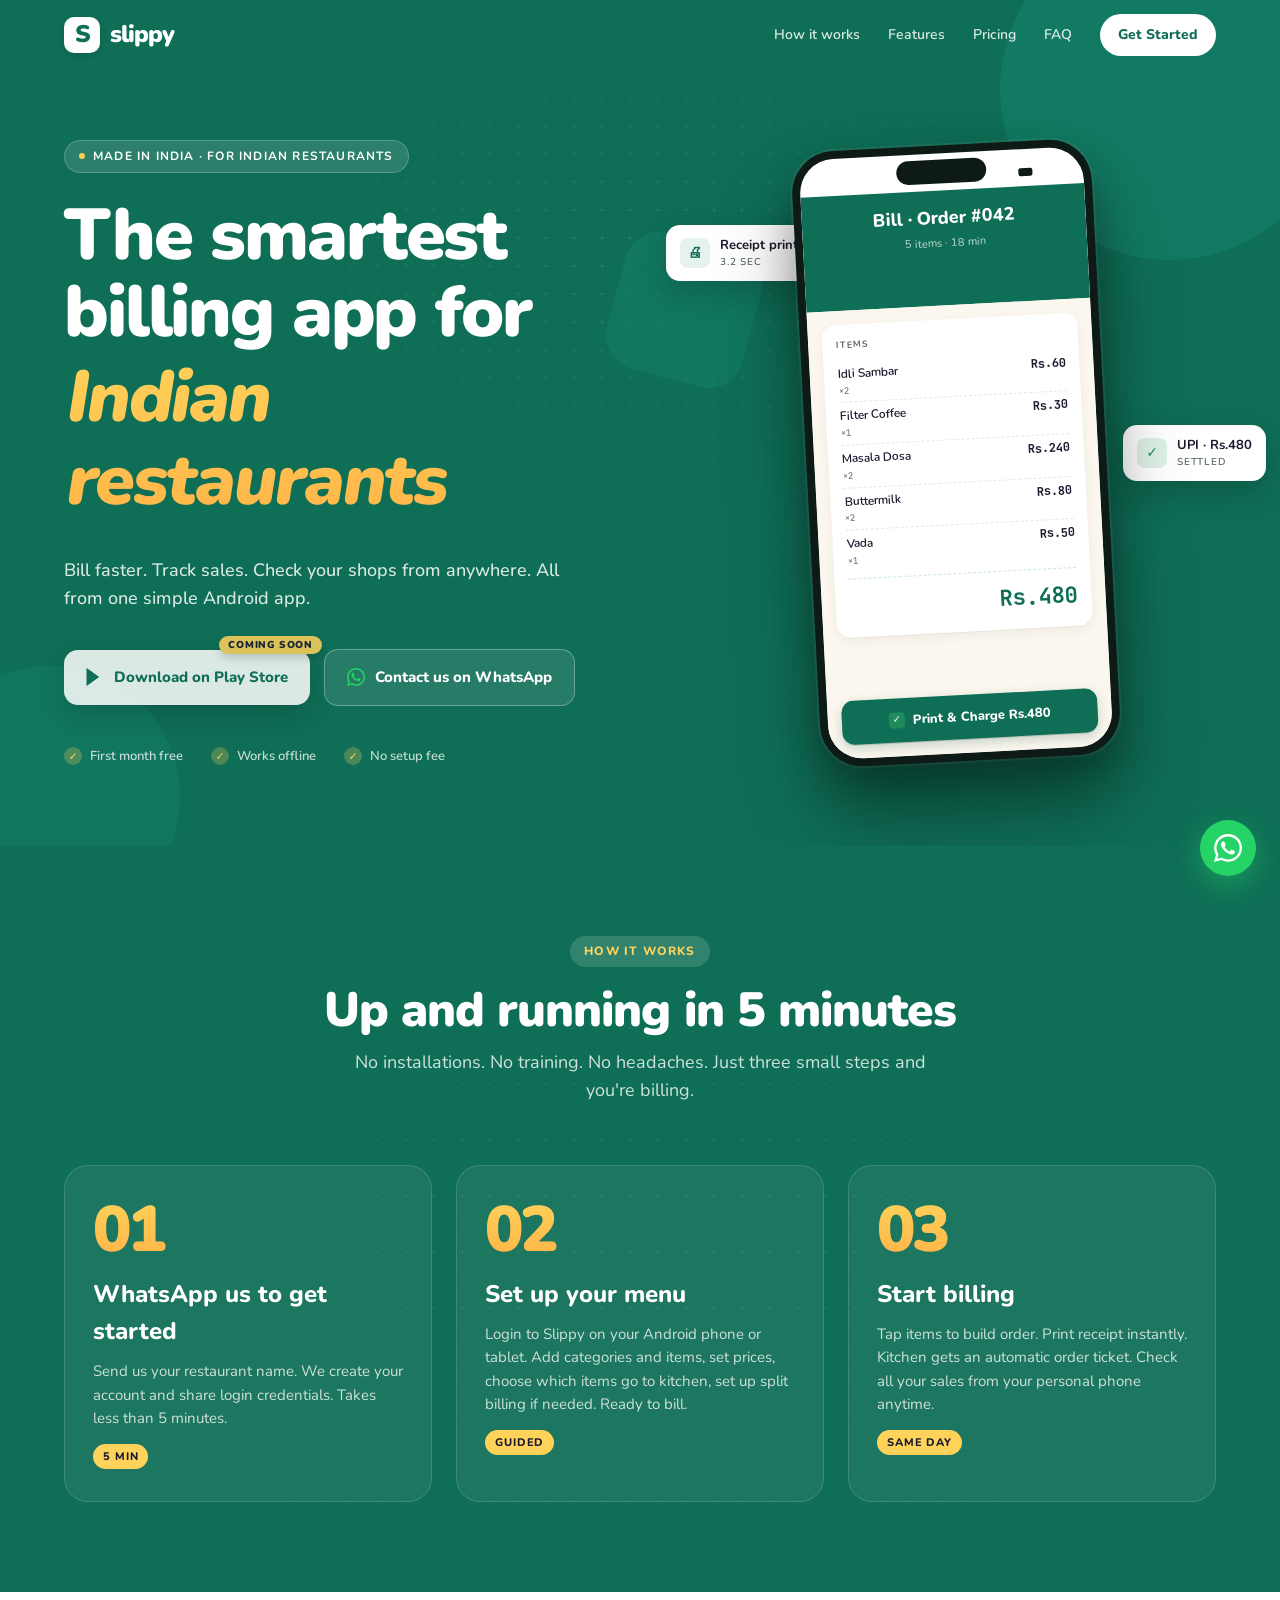
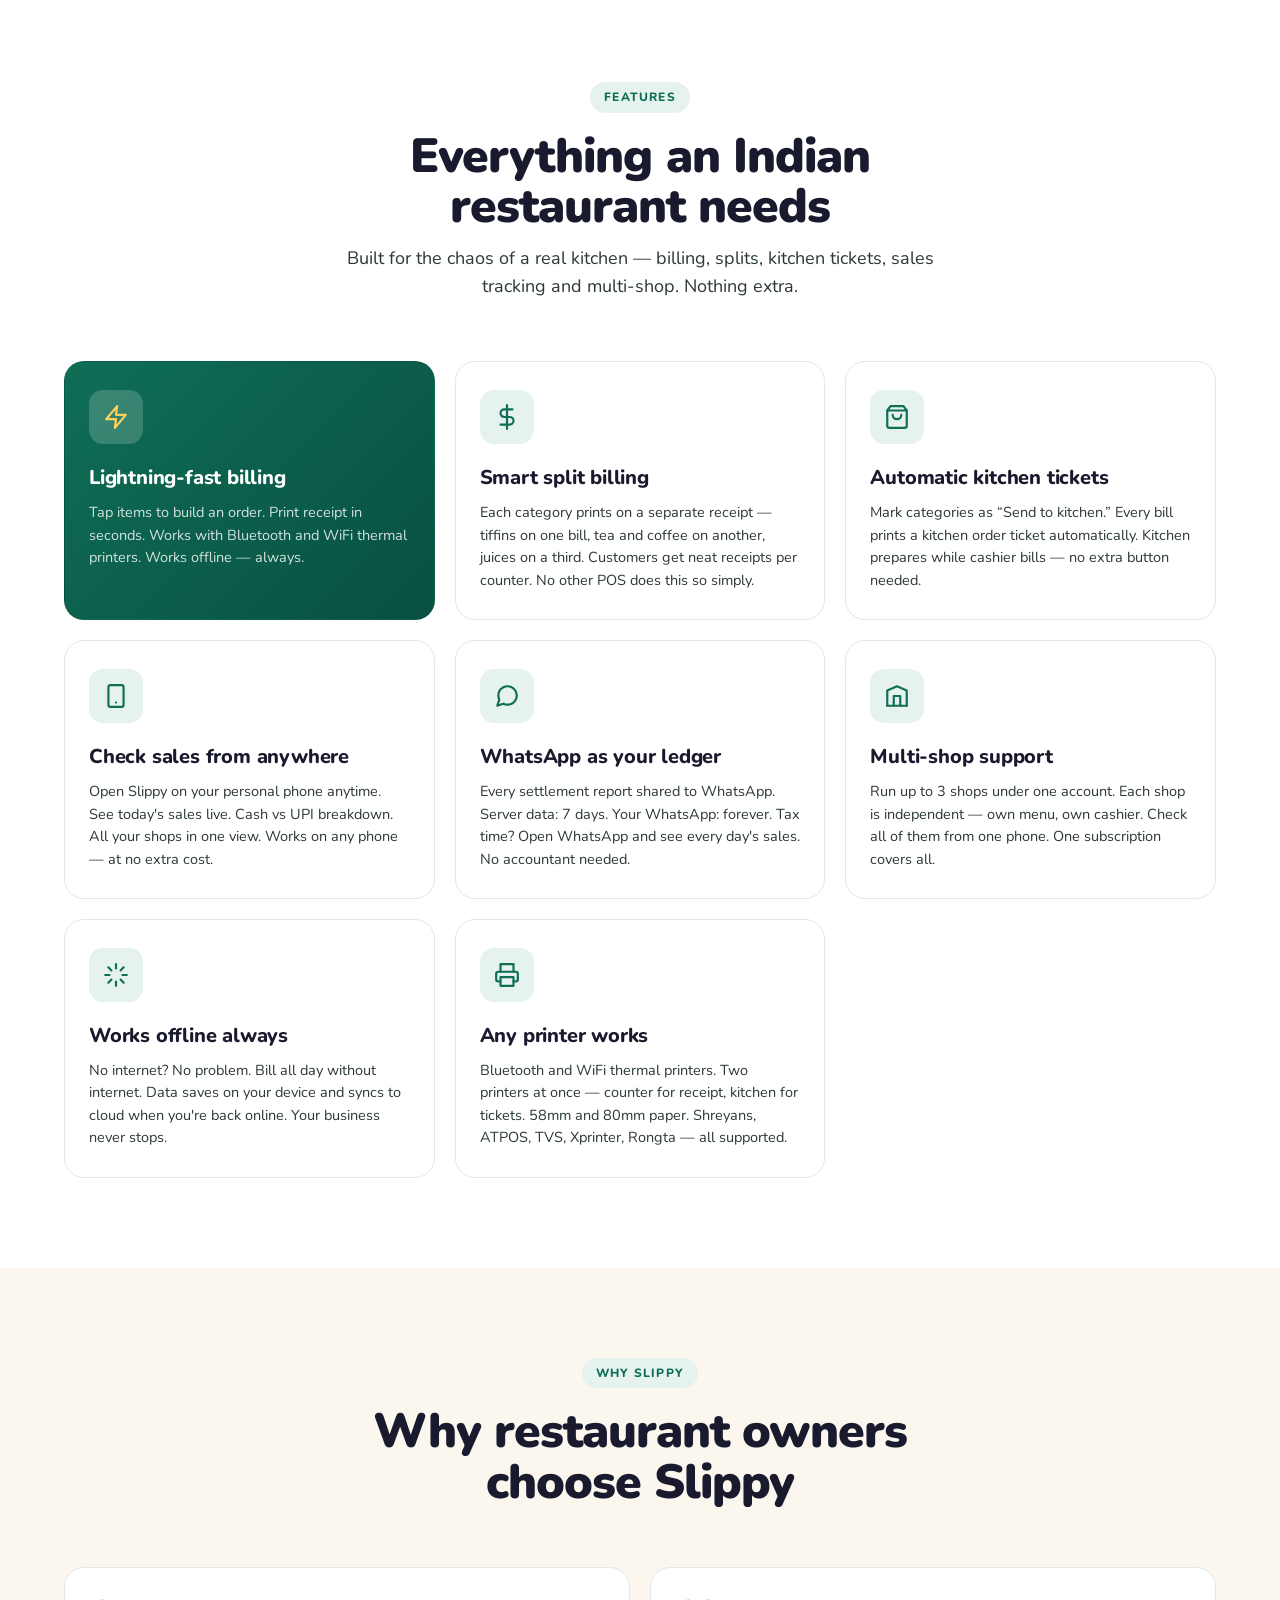
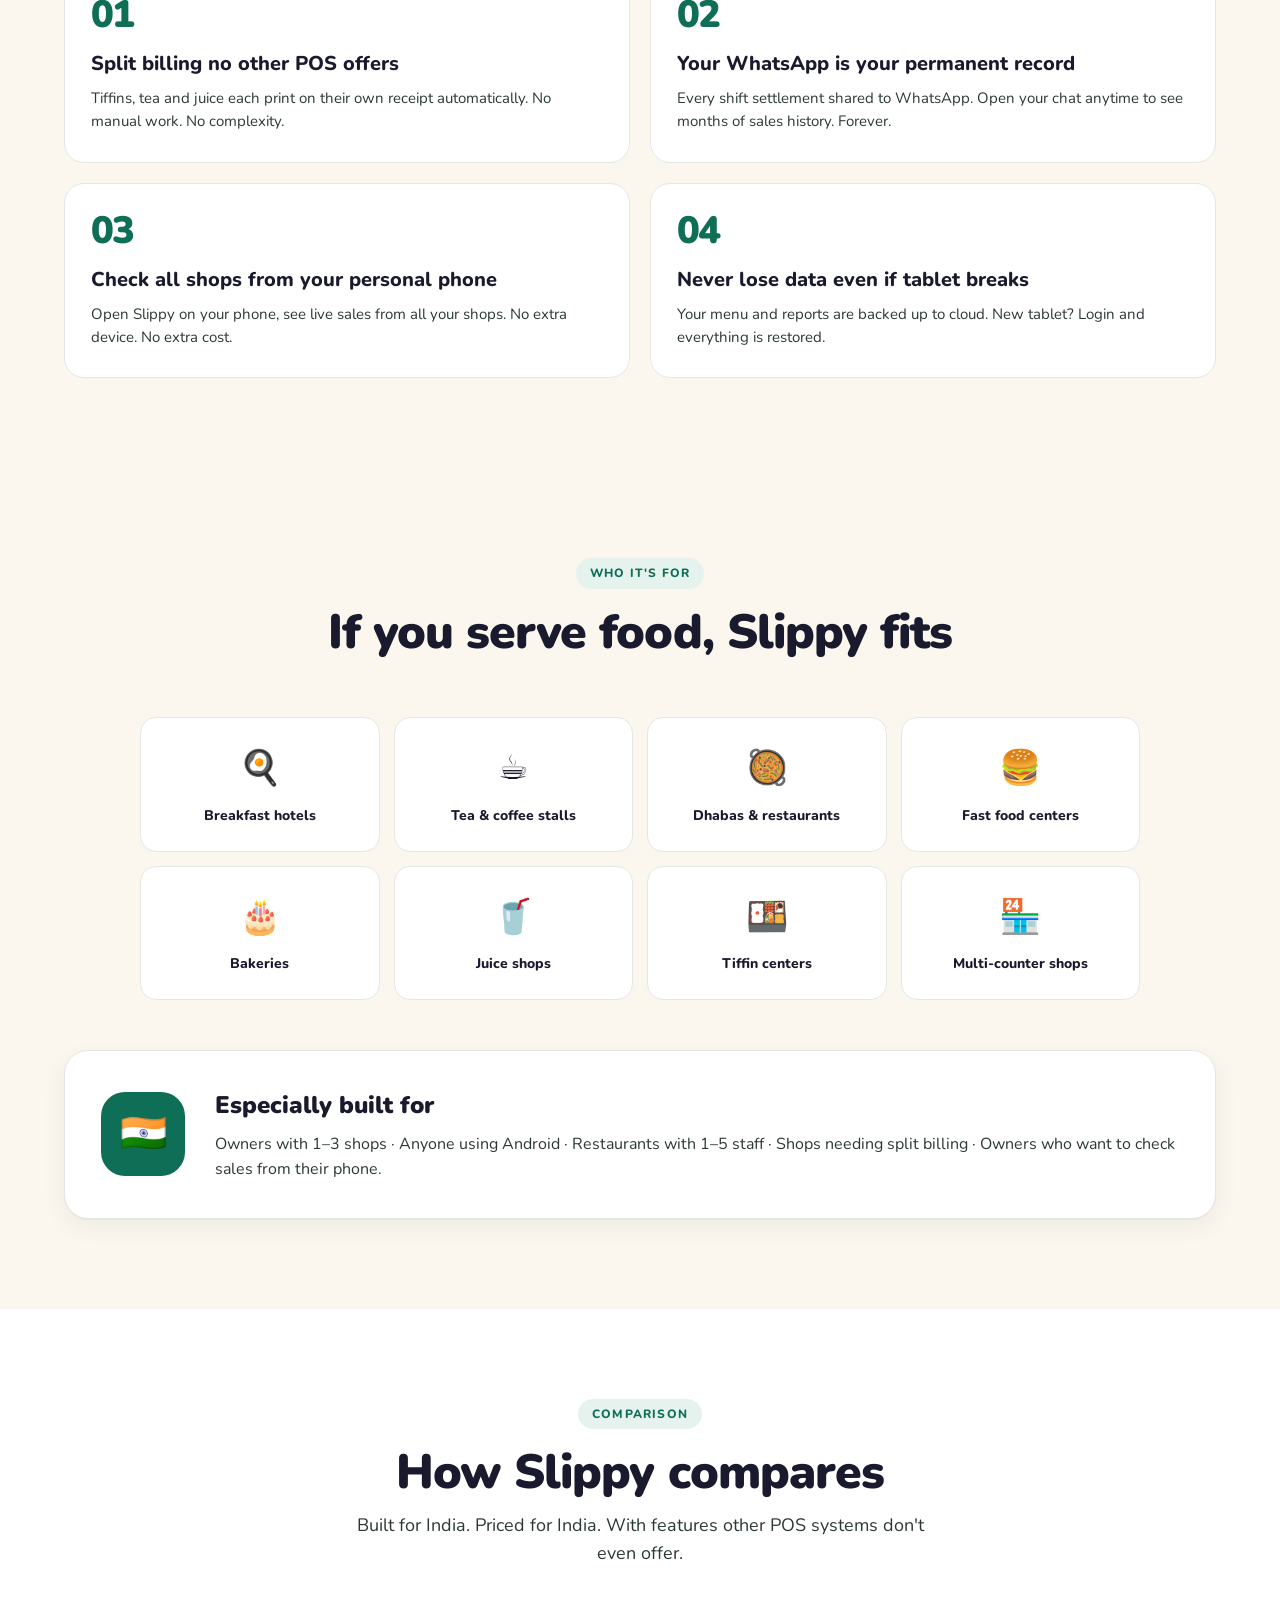
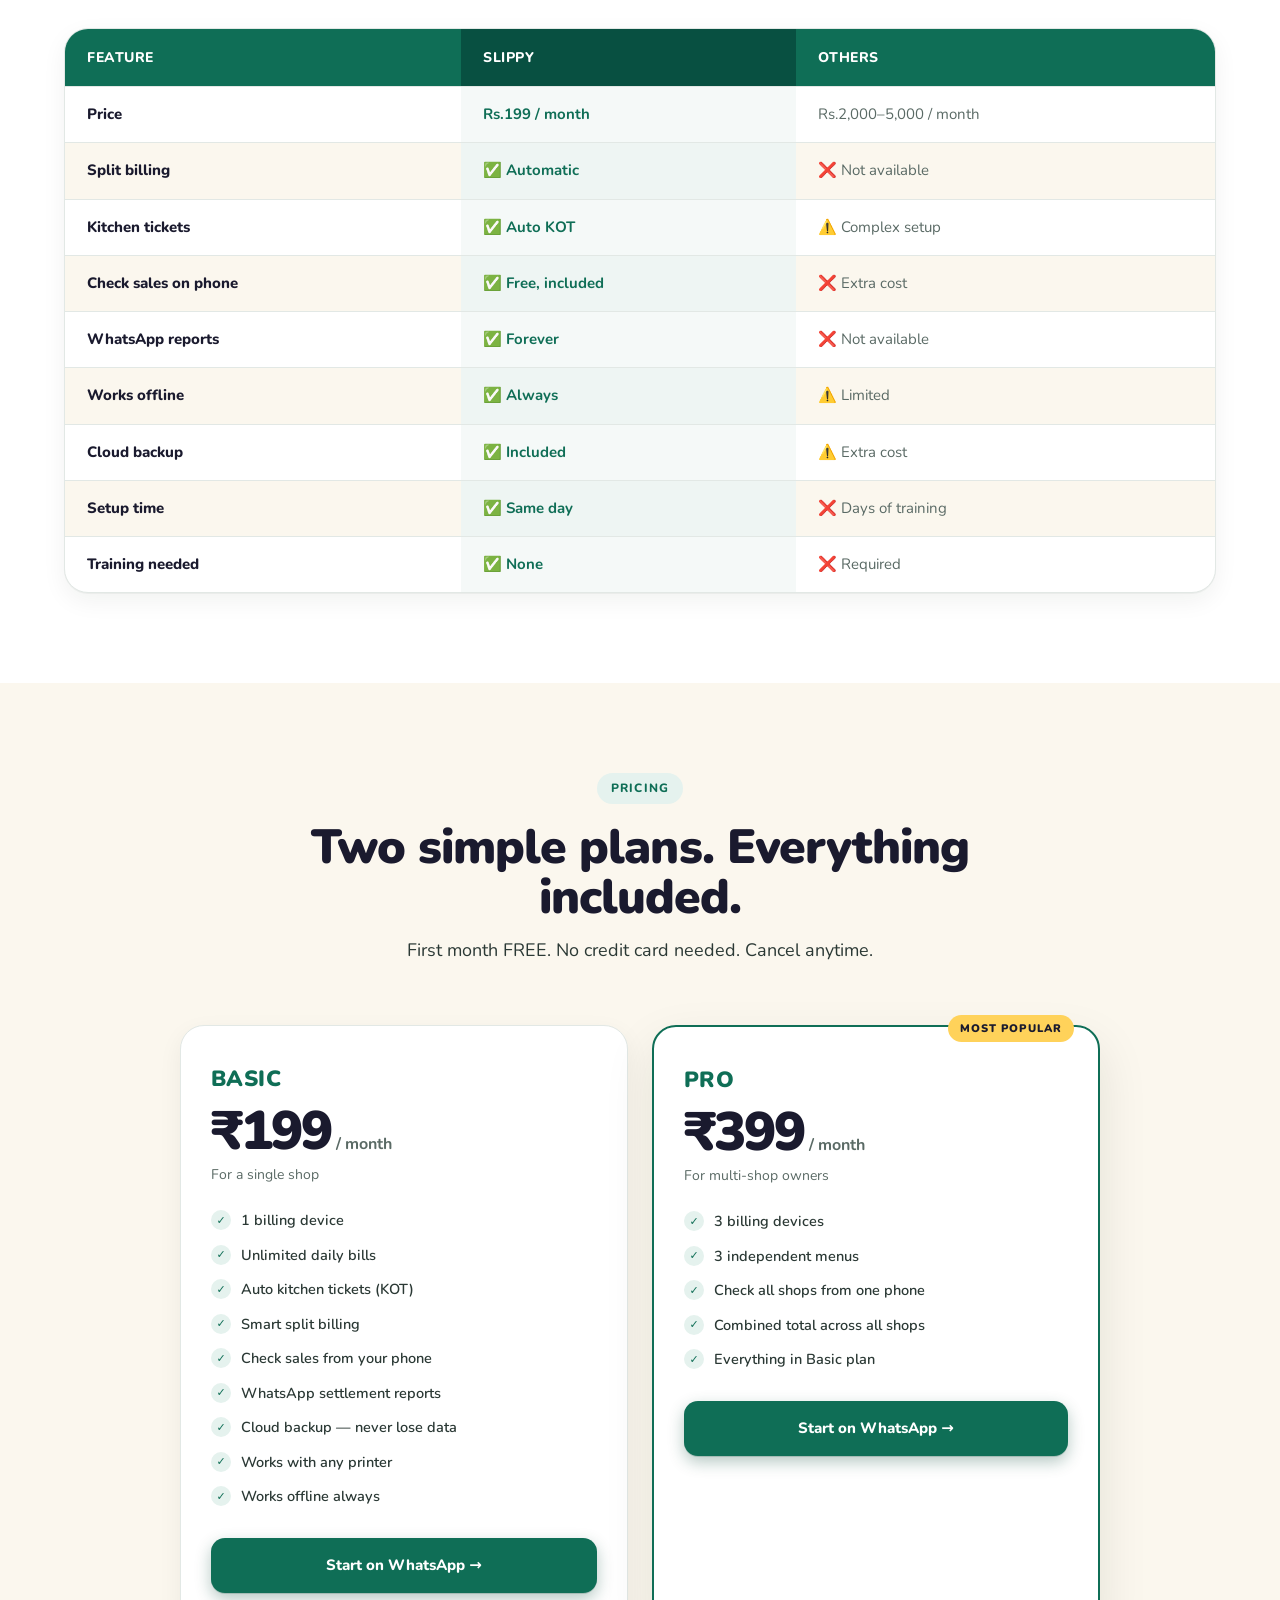
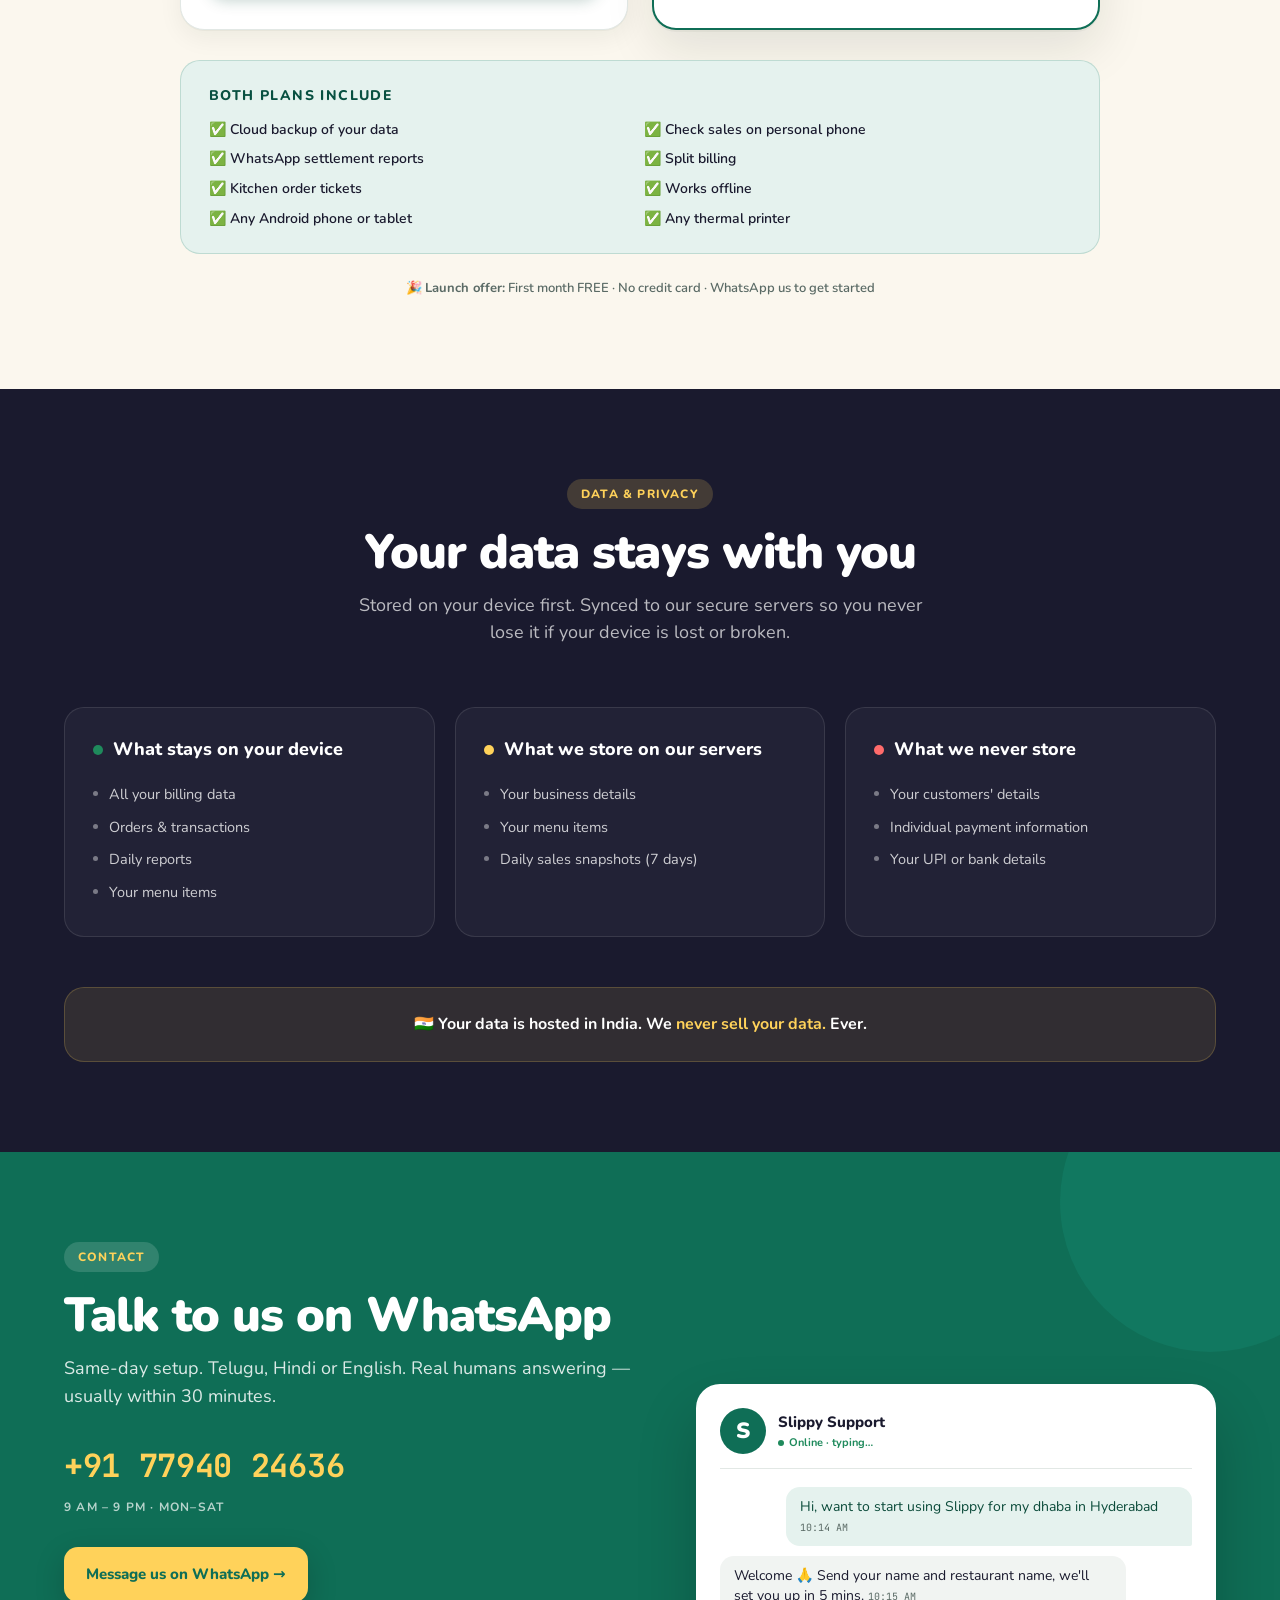
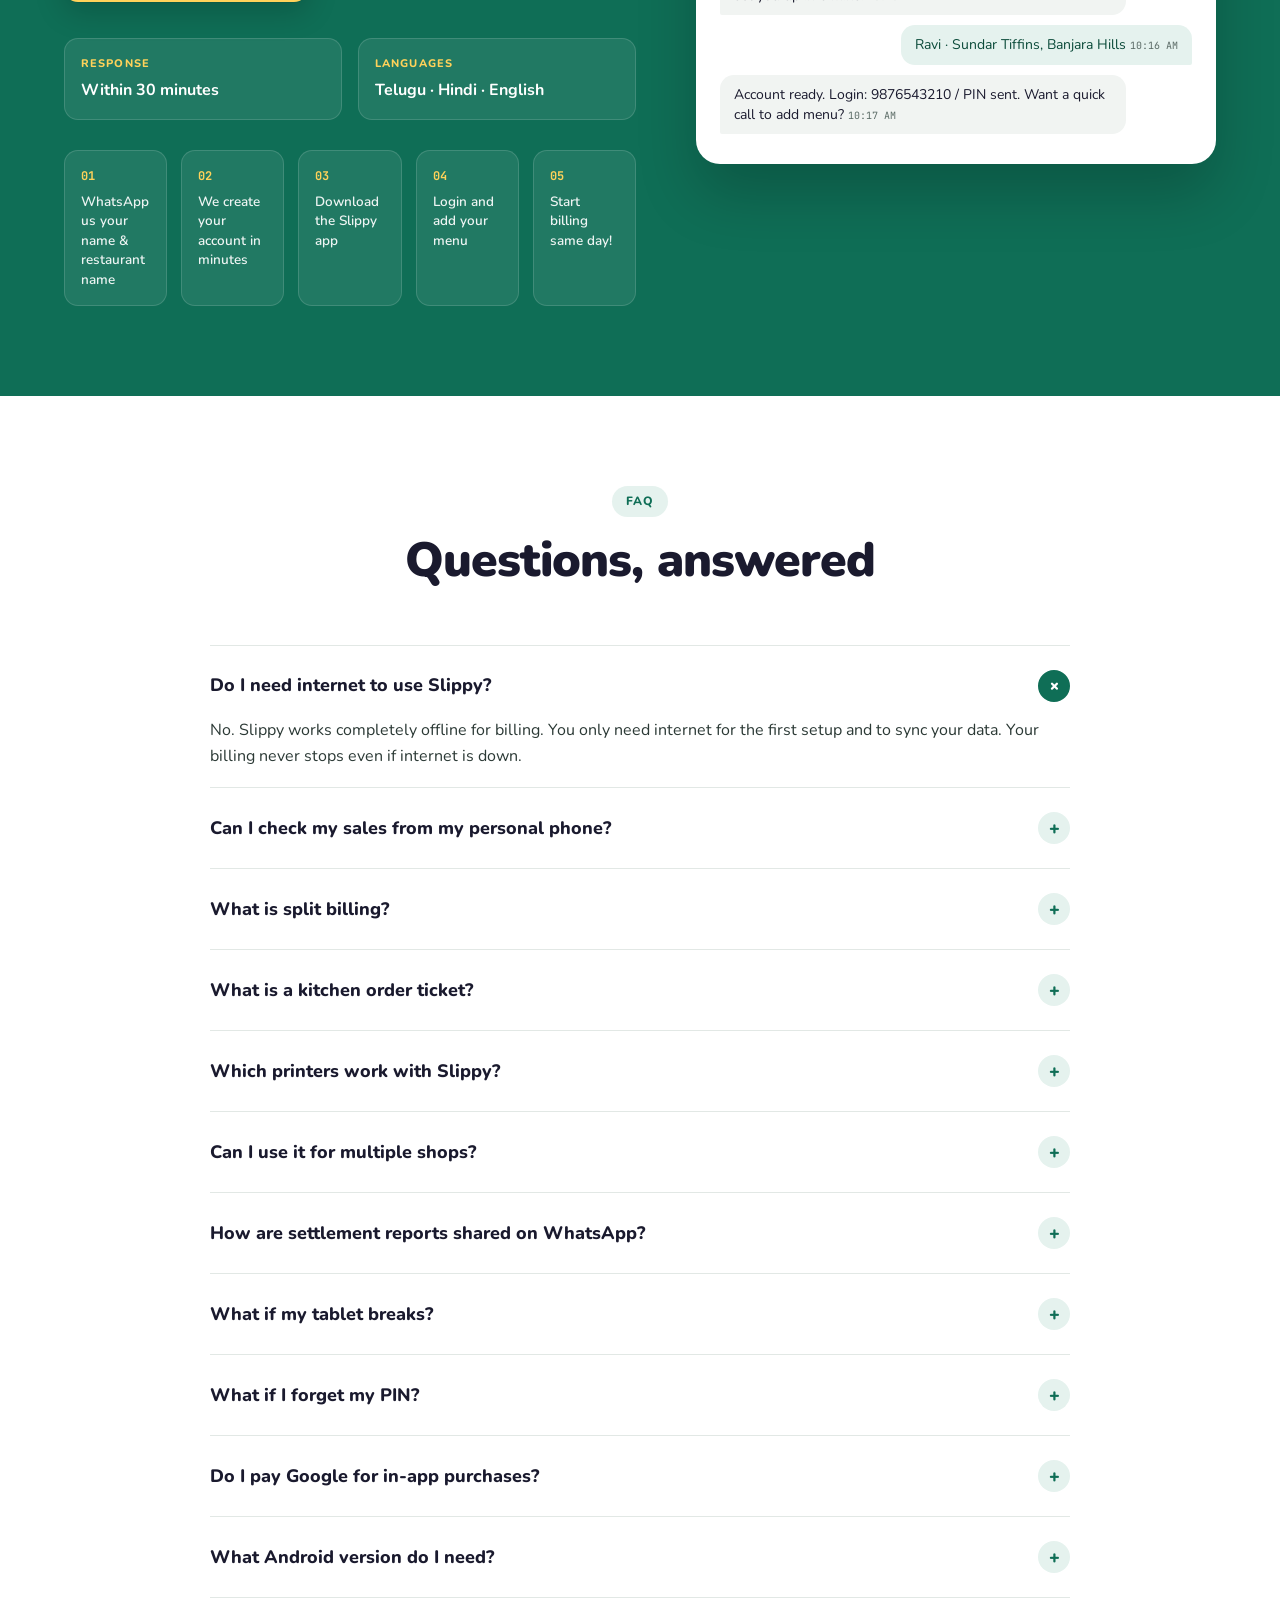
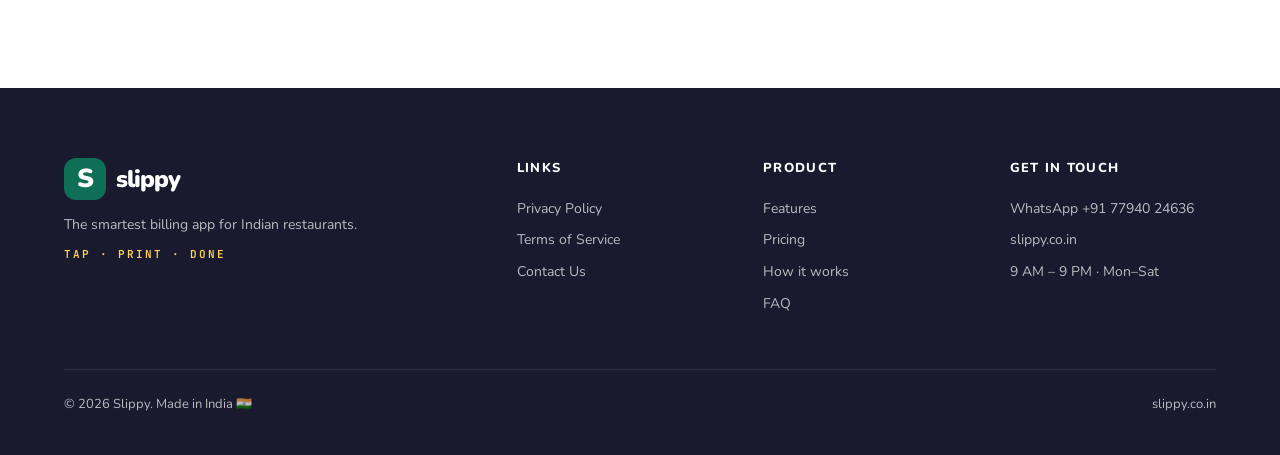
==== index.html @ 574e327c "feat: initial launch — slippy.co.in static site HTML + CSS landing page with CNAME and GitHub Pages " ====
<!DOCTYPE html>
<html lang="en">
<head>
<meta charset="UTF-8">
<meta name="viewport" content="width=device-width, initial-scale=1.0">
<title>Slippy — The smartest billing app for Indian restaurants</title>
<meta name="description" content="Bill faster. Track sales. Check your shops from anywhere. All from one simple Android app.">
<link rel="stylesheet" href="styles.css">
<style>
/* Comparison-table local styles */
.compare-wrap{overflow-x:auto;border-radius:24px;box-shadow:var(--shadow-card);border:1px solid var(--ink-200);background:#fff}
table.compare{width:100%;border-collapse:collapse;font-family:'Nunito',sans-serif;min-width:680px}
table.compare thead th{background:var(--teal-700);color:#fff;text-align:left;padding:18px 22px;font-weight:800;font-size:14px;letter-spacing:0.04em;text-transform:uppercase}
table.compare thead th.s{background:var(--teal-800)}
table.compare tbody td{padding:16px 22px;border-top:1px solid var(--ink-200);font-size:15px;color:var(--ink-700);vertical-align:middle}
table.compare tbody tr:nth-child(even) td{background:var(--paper-warm)}
table.compare td.feat-name{font-weight:800;color:var(--ink-900)}
table.compare td.us{color:var(--teal-700);font-weight:700;background:rgba(15,110,86,0.04)}
table.compare tr:nth-child(even) td.us{background:rgba(15,110,86,0.07)}
table.compare td.them{color:var(--ink-500)}
.why-grid{display:grid;grid-template-columns:1fr 1fr;gap:20px}
@media (max-width:760px){.why-grid{grid-template-columns:1fr}}
.why-card{background:#fff;border:1px solid var(--ink-200);border-radius:20px;padding:28px 26px;transition:transform 240ms ease,box-shadow 240ms ease}
.why-card:hover{transform:translateY(-4px);box-shadow:var(--shadow-card-2)}
.why-card .num{font-family:'Nunito',sans-serif;font-weight:900;font-size:38px;color:var(--teal-700);letter-spacing:-0.04em;line-height:1;margin-bottom:14px}
.why-card h3{font-weight:800;font-size:20px;color:var(--ink-900);margin-bottom:8px}
.why-card p{color:var(--ink-700);line-height:1.55;font-size:15px}
/* Two-plan pricing */
.pricing-row{display:grid;grid-template-columns:1fr 1fr;gap:24px;max-width:920px;margin:0 auto}
@media (max-width:780px){.pricing-row{grid-template-columns:1fr}}
.plan{background:#fff;border-radius:24px;padding:36px 30px;border:1px solid var(--ink-200);box-shadow:var(--shadow-card);position:relative}
.plan.pro{border:2px solid var(--teal-700);box-shadow:var(--shadow-card-2)}
.plan .ribbon{position:absolute;top:-12px;right:24px;background:#FFD25A;color:var(--ink-900);font-size:11px;font-weight:900;letter-spacing:0.10em;text-transform:uppercase;padding:5px 12px;border-radius:999px}
.plan .pname{font-family:'Nunito',sans-serif;font-weight:900;font-size:22px;color:var(--teal-700);letter-spacing:0.02em;text-transform:uppercase;margin-bottom:8px}
.plan .price-row{display:flex;align-items:baseline;gap:6px;margin-bottom:6px}
.plan .price-row .amt{font-weight:900;font-size:54px;letter-spacing:-0.04em;color:var(--ink-900);line-height:1}
.plan .price-row .per{font-size:16px;color:var(--ink-500);font-weight:700}
.plan .scope{color:var(--ink-500);font-size:14px;margin-bottom:18px}
.plan ul{list-style:none}
.plan li{display:flex;align-items:flex-start;gap:10px;padding:6px 0;font-size:14.5px;color:var(--ink-700);font-weight:600}
.plan li .v{width:20px;height:20px;border-radius:50%;background:var(--teal-100);color:var(--teal-700);display:flex;align-items:center;justify-content:center;font-weight:900;font-size:11px;flex-shrink:0;margin-top:1px}
.both-card{margin-top:30px;background:var(--teal-100);border-radius:20px;padding:24px 28px;border:1px solid rgba(15,110,86,0.18)}
.both-card h4{font-weight:800;color:var(--teal-800);margin-bottom:12px;font-size:14px;text-transform:uppercase;letter-spacing:0.10em}
.both-card .b-grid{display:grid;grid-template-columns:repeat(2,1fr);gap:8px}
@media (max-width:600px){.both-card .b-grid{grid-template-columns:1fr}}
.both-card .b-grid div{font-size:14px;color:var(--ink-900);font-weight:600;display:flex;align-items:center;gap:8px}
.btn-disabled{opacity:0.85;cursor:not-allowed;pointer-events:none;position:relative;overflow:visible}
.btn-disabled::after{content:'Coming Soon';position:absolute;top:-14px;right:-12px;background:#FFD25A;color:var(--ink-900);font-size:10px;font-weight:900;padding:4px 9px;border-radius:999px;letter-spacing:0.08em;text-transform:uppercase;box-shadow:0 4px 10px rgba(0,0,0,0.18);z-index:2;line-height:1;white-space:nowrap}
.steps-mini{display:grid;grid-template-columns:repeat(5,1fr);gap:14px;margin-top:30px}
@media (max-width:760px){.steps-mini{grid-template-columns:1fr 1fr}}
.steps-mini .si{background:rgba(255,255,255,0.08);border:1px solid rgba(255,255,255,0.14);border-radius:14px;padding:16px;color:#fff}
.steps-mini .si .n{font-family:'JetBrains Mono',monospace;color:#FFD25A;font-weight:700;font-size:12px;margin-bottom:6px}
.steps-mini .si .t{font-size:13.5px;line-height:1.45;color:rgba(255,255,255,0.92);font-weight:600}
</style>
</head>
<body>

<!-- NAV -->
<nav class="nav" id="nav">
  <div class="wrap">
    <a href="#" class="logo">
      <div class="mark"></div>
      <div class="word">slippy</div>
    </a>
    <div class="links">
      <a href="#how">How it works</a>
      <a href="#features">Features</a>
      <a href="#pricing">Pricing</a>
      <a href="#faq">FAQ</a>
      <a href="https://wa.me/917794024636" class="cta" target="_blank" rel="noopener">Get Started</a>
    </div>
  </div>
</nav>

<!-- HERO -->
<section class="hero">
  <div class="grid-bg"></div>
  <div class="blob3"></div>
  <div class="wrap">
    <div class="row">
      <div>
        <div class="eyebrow reveal"><span class="dot"></span>Made in India · For Indian restaurants</div>
        <h1 class="reveal d1">The smartest billing app for <span class="em">Indian restaurants</span></h1>
        <p class="sub reveal d2">Bill faster. Track sales. Check your shops from anywhere. All from one simple Android app.</p>
        <div class="ctas reveal d3">
          <span class="btn btn-primary btn-disabled">
            <svg width="18" height="20" viewBox="0 0 18 20" fill="none"><path d="M0.5 1L13 10L0.5 19V1Z" fill="#0F6E56"/><path d="M0.5 1L9 9.4L13 10L0.5 1Z" fill="#0F6E56" fill-opacity="0.7"/><path d="M0.5 19L9 10.6L13 10L0.5 19Z" fill="#0F6E56" fill-opacity="0.5"/></svg>
            Download on Play Store
          </span>
          <a href="https://wa.me/917794024636" class="btn btn-secondary" target="_blank" rel="noopener">
            <svg width="18" height="18" viewBox="0 0 24 24" fill="#25D366"><path d="M17.498 14.382c-.301-.15-1.767-.867-2.04-.966-.273-.101-.473-.15-.673.15-.197.295-.771.964-.944 1.162-.175.195-.349.21-.646.075-.3-.15-1.263-.465-2.403-1.485-.888-.795-1.484-1.77-1.66-2.07-.174-.3-.019-.465.13-.615.136-.135.301-.345.451-.523.146-.181.194-.301.297-.496.1-.21.049-.375-.025-.524-.075-.15-.672-1.62-.922-2.206-.24-.584-.487-.51-.672-.51-.172-.015-.371-.015-.571-.015-.2 0-.523.074-.797.359-.273.3-1.045 1.02-1.045 2.475s1.07 2.865 1.219 3.075c.149.18 2.095 3.195 5.076 4.485.709.3 1.26.48 1.692.629.71.227 1.355.195 1.866.121.57-.091 1.758-.721 2.006-1.413.255-.694.255-1.28.18-1.414-.074-.135-.27-.21-.57-.36zm-5.446 7.443h-.016c-1.77 0-3.524-.48-5.055-1.38l-.36-.214-3.75.975 1.005-3.645-.239-.375a9.869 9.869 0 0 1-1.516-5.26c0-5.445 4.455-9.885 9.942-9.885 2.654 0 5.145 1.035 7.021 2.91 1.875 1.875 2.909 4.365 2.909 7.02-.004 5.444-4.46 9.885-9.935 9.885M20.52 3.449C18.24 1.245 15.24 0 12.045 0 5.463 0 .104 5.334.101 11.893c0 2.096.549 4.14 1.595 5.945L0 24l6.335-1.652a11.997 11.997 0 0 0 5.71 1.447h.006c6.585 0 11.946-5.336 11.949-11.896 0-3.176-1.24-6.165-3.495-8.411"/></svg>
            Contact us on WhatsApp
          </a>
        </div>
        <div class="hero-trust reveal d4">
          <div class="item"><span class="check">✓</span>First month free</div>
          <div class="item"><span class="check">✓</span>Works offline</div>
          <div class="item"><span class="check">✓</span>No setup fee</div>
        </div>
      </div>

      <div class="phone-stage reveal d3">
        <div class="chip-fly print"><div class="ic">🖨</div><div><div>Receipt printed</div><div class="small">3.2 sec</div></div></div>
        <div class="chip-fly upi"><div class="ic">✓</div><div><div>UPI · Rs.480</div><div class="small">Settled</div></div></div>
        <div class="phone">
          <div class="screen">
            <div class="notch"></div>
            <div class="stat"><span class="mono">7:24</span><div class="right"><span class="bar"></span><span class="pct">100%</span></div></div>
            <div class="header-bar"><div class="title">Bill · Order #042</div><div class="sub">5 items · 18 min</div></div>
            <div class="body">
              <div class="card">
                <div class="lab">ITEMS</div>
                <div class="row-li"><div><div class="name">Idli Sambar</div><div class="qty">×2</div></div><div class="price">Rs.60</div></div>
                <div class="row-li"><div><div class="name">Filter Coffee</div><div class="qty">×1</div></div><div class="price">Rs.30</div></div>
                <div class="row-li"><div><div class="name">Masala Dosa</div><div class="qty">×2</div></div><div class="price">Rs.240</div></div>
                <div class="row-li"><div><div class="name">Buttermilk</div><div class="qty">×2</div></div><div class="price">Rs.80</div></div>
                <div class="row-li"><div><div class="name">Vada</div><div class="qty">×1</div></div><div class="price">Rs.50</div></div>
                <div class="total-row"><div class="lbl">Total</div><div class="amt">Rs.480</div></div>
              </div>
              <div class="pay-btn"><span class="check">✓</span> Print &amp; Charge Rs.480</div>
            </div>
          </div>
        </div>
      </div>
    </div>
  </div>
</section>

<!-- HOW IT WORKS -->
<section class="how" id="how">
  <div class="wrap">
    <div class="section-head">
      <div class="eyebrow-pill reveal">How it works</div>
      <h2 class="section-title reveal d1">Up and running in 5 minutes</h2>
      <p class="section-sub reveal d2">No installations. No training. No headaches. Just three small steps and you're billing.</p>
    </div>
    <div class="steps">
      <div class="step reveal d1">
        <div class="num">01</div>
        <h3>WhatsApp us to get started</h3>
        <p>Send us your restaurant name. We create your account and share login credentials. Takes less than 5 minutes.</p>
        <span class="tag">5 min</span>
      </div>
      <div class="step reveal d2">
        <div class="num">02</div>
        <h3>Set up your menu</h3>
        <p>Login to Slippy on your Android phone or tablet. Add categories and items, set prices, choose which items go to kitchen, set up split billing if needed. Ready to bill.</p>
        <span class="tag">Guided</span>
      </div>
      <div class="step reveal d3">
        <div class="num">03</div>
        <h3>Start billing</h3>
        <p>Tap items to build order. Print receipt instantly. Kitchen gets an automatic order ticket. Check all your sales from your personal phone anytime.</p>
        <span class="tag">Same day</span>
      </div>
    </div>
  </div>
</section>

<!-- FEATURES -->
<section id="features">
  <div class="wrap">
    <div class="section-head">
      <div class="eyebrow-pill reveal">Features</div>
      <h2 class="section-title reveal d1">Everything an Indian restaurant needs</h2>
      <p class="section-sub reveal d2">Built for the chaos of a real kitchen — billing, splits, kitchen tickets, sales tracking and multi-shop. Nothing extra.</p>
    </div>
    <div class="features-grid">
      <div class="feat highlight reveal">
        <div class="ic"><svg viewBox="0 0 24 24" fill="none" stroke="currentColor" stroke-width="2" stroke-linecap="round" stroke-linejoin="round"><polygon points="13 2 3 14 12 14 11 22 21 10 12 10 13 2"></polygon></svg></div>
        <h3>Lightning-fast billing</h3>
        <p>Tap items to build an order. Print receipt in seconds. Works with Bluetooth and WiFi thermal printers. Works offline — always.</p>
      </div>
      <div class="feat reveal d1">
        <div class="ic"><svg viewBox="0 0 24 24" fill="none" stroke="currentColor" stroke-width="2" stroke-linecap="round" stroke-linejoin="round"><line x1="12" y1="1" x2="12" y2="23"></line><path d="M17 5H9.5a3.5 3.5 0 0 0 0 7h5a3.5 3.5 0 0 1 0 7H6"></path></svg></div>
        <h3>Smart split billing</h3>
        <p>Each category prints on a separate receipt — tiffins on one bill, tea and coffee on another, juices on a third. Customers get neat receipts per counter. No other POS does this so simply.</p>
      </div>
      <div class="feat reveal d2">
        <div class="ic"><svg viewBox="0 0 24 24" fill="none" stroke="currentColor" stroke-width="2" stroke-linecap="round" stroke-linejoin="round"><path d="M6 2 3 6v14a2 2 0 0 0 2 2h14a2 2 0 0 0 2-2V6l-3-4z"></path><line x1="3" y1="6" x2="21" y2="6"></line><path d="M16 10a4 4 0 0 1-8 0"></path></svg></div>
        <h3>Automatic kitchen tickets</h3>
        <p>Mark categories as “Send to kitchen.” Every bill prints a kitchen order ticket automatically. Kitchen prepares while cashier bills — no extra button needed.</p>
      </div>
      <div class="feat reveal d3">
        <div class="ic"><svg viewBox="0 0 24 24" fill="none" stroke="currentColor" stroke-width="2" stroke-linecap="round" stroke-linejoin="round"><rect x="5" y="2" width="14" height="20" rx="2" ry="2"></rect><line x1="12" y1="18" x2="12.01" y2="18"></line></svg></div>
        <h3>Check sales from anywhere</h3>
        <p>Open Slippy on your personal phone anytime. See today's sales live. Cash vs UPI breakdown. All your shops in one view. Works on any phone — at no extra cost.</p>
      </div>
      <div class="feat reveal d4">
        <div class="ic"><svg viewBox="0 0 24 24" fill="none" stroke="currentColor" stroke-width="2" stroke-linecap="round" stroke-linejoin="round"><path d="M21 11.5a8.38 8.38 0 0 1-.9 3.8 8.5 8.5 0 0 1-7.6 4.7 8.38 8.38 0 0 1-3.8-.9L3 21l1.9-5.7a8.38 8.38 0 0 1-.9-3.8 8.5 8.5 0 0 1 4.7-7.6 8.38 8.38 0 0 1 3.8-.9h.5a8.48 8.48 0 0 1 8 8v.5z"></path></svg></div>
        <h3>WhatsApp as your ledger</h3>
        <p>Every settlement report shared to WhatsApp. Server data: 7 days. Your WhatsApp: forever. Tax time? Open WhatsApp and see every day's sales. No accountant needed.</p>
      </div>
      <div class="feat reveal d5">
        <div class="ic"><svg viewBox="0 0 24 24" fill="none" stroke="currentColor" stroke-width="2" stroke-linecap="round" stroke-linejoin="round"><path d="M3 21V7l9-4 9 4v14"></path><path d="M9 21v-9h6v9"></path><line x1="3" y1="21" x2="21" y2="21"></line></svg></div>
        <h3>Multi-shop support</h3>
        <p>Run up to 3 shops under one account. Each shop is independent — own menu, own cashier. Check all of them from one phone. One subscription covers all.</p>
      </div>
      <div class="feat reveal d6">
        <div class="ic"><svg viewBox="0 0 24 24" fill="none" stroke="currentColor" stroke-width="2" stroke-linecap="round" stroke-linejoin="round"><path d="M12 2v4M12 18v4M4.93 4.93l2.83 2.83M16.24 16.24l2.83 2.83M2 12h4M18 12h4M4.93 19.07l2.83-2.83M16.24 7.76l2.83-2.83"/></svg></div>
        <h3>Works offline always</h3>
        <p>No internet? No problem. Bill all day without internet. Data saves on your device and syncs to cloud when you're back online. Your business never stops.</p>
      </div>
      <div class="feat reveal">
        <div class="ic"><svg viewBox="0 0 24 24" fill="none" stroke="currentColor" stroke-width="2" stroke-linecap="round" stroke-linejoin="round"><polyline points="6 9 6 2 18 2 18 9"></polyline><path d="M6 18H4a2 2 0 0 1-2-2v-5a2 2 0 0 1 2-2h16a2 2 0 0 1 2 2v5a2 2 0 0 1-2 2h-2"></path><rect x="6" y="14" width="12" height="8"></rect></svg></div>
        <h3>Any printer works</h3>
        <p>Bluetooth and WiFi thermal printers. Two printers at once — counter for receipt, kitchen for tickets. 58mm and 80mm paper. Shreyans, ATPOS, TVS, Xprinter, Rongta — all supported.</p>
      </div>
    </div>
  </div>
</section>

<!-- WHY SLIPPY IS DIFFERENT -->
<section style="background:var(--paper-warm)">
  <div class="wrap">
    <div class="section-head">
      <div class="eyebrow-pill reveal">Why Slippy</div>
      <h2 class="section-title reveal d1">Why restaurant owners choose Slippy</h2>
    </div>
    <div class="why-grid">
      <div class="why-card reveal"><div class="num">01</div><h3>Split billing no other POS offers</h3><p>Tiffins, tea and juice each print on their own receipt automatically. No manual work. No complexity.</p></div>
      <div class="why-card reveal d1"><div class="num">02</div><h3>Your WhatsApp is your permanent record</h3><p>Every shift settlement shared to WhatsApp. Open your chat anytime to see months of sales history. Forever.</p></div>
      <div class="why-card reveal d2"><div class="num">03</div><h3>Check all shops from your personal phone</h3><p>Open Slippy on your phone, see live sales from all your shops. No extra device. No extra cost.</p></div>
      <div class="why-card reveal d3"><div class="num">04</div><h3>Never lose data even if tablet breaks</h3><p>Your menu and reports are backed up to cloud. New tablet? Login and everything is restored.</p></div>
    </div>
  </div>
</section>

<!-- WHO IS IT FOR -->
<section class="who">
  <div class="wrap">
    <div class="section-head">
      <div class="eyebrow-pill reveal">Who it's for</div>
      <h2 class="section-title reveal d1">If you serve food, Slippy fits</h2>
    </div>
    <div class="who-grid">
      <div class="who-item reveal"><div class="emo">🍳</div><div class="name">Breakfast hotels</div></div>
      <div class="who-item reveal d1"><div class="emo">☕</div><div class="name">Tea &amp; coffee stalls</div></div>
      <div class="who-item reveal d2"><div class="emo">🥘</div><div class="name">Dhabas &amp; restaurants</div></div>
      <div class="who-item reveal d3"><div class="emo">🍔</div><div class="name">Fast food centers</div></div>
      <div class="who-item reveal d1"><div class="emo">🎂</div><div class="name">Bakeries</div></div>
      <div class="who-item reveal d2"><div class="emo">🥤</div><div class="name">Juice shops</div></div>
      <div class="who-item reveal d3"><div class="emo">🍱</div><div class="name">Tiffin centers</div></div>
      <div class="who-item reveal d4"><div class="emo">🏪</div><div class="name">Multi-counter shops</div></div>
    </div>
    <div class="who-callout reveal">
      <div class="badge">🇮🇳</div>
      <div>
        <h3>Especially built for</h3>
        <p>Owners with 1–3 shops · Anyone using Android · Restaurants with 1–5 staff · Shops needing split billing · Owners who want to check sales from their phone.</p>
      </div>
    </div>
  </div>
</section>

<!-- COMPARISON -->
<section style="background:#fff">
  <div class="wrap">
    <div class="section-head">
      <div class="eyebrow-pill reveal">Comparison</div>
      <h2 class="section-title reveal d1">How Slippy compares</h2>
      <p class="section-sub reveal d2">Built for India. Priced for India. With features other POS systems don't even offer.</p>
    </div>
    <div class="compare-wrap reveal">
      <table class="compare">
        <thead><tr><th>Feature</th><th class="s">Slippy</th><th>Others</th></tr></thead>
        <tbody>
          <tr><td class="feat-name">Price</td><td class="us">Rs.199 / month</td><td class="them">Rs.2,000–5,000 / month</td></tr>
          <tr><td class="feat-name">Split billing</td><td class="us">✅ Automatic</td><td class="them">❌ Not available</td></tr>
          <tr><td class="feat-name">Kitchen tickets</td><td class="us">✅ Auto KOT</td><td class="them">⚠️ Complex setup</td></tr>
          <tr><td class="feat-name">Check sales on phone</td><td class="us">✅ Free, included</td><td class="them">❌ Extra cost</td></tr>
          <tr><td class="feat-name">WhatsApp reports</td><td class="us">✅ Forever</td><td class="them">❌ Not available</td></tr>
          <tr><td class="feat-name">Works offline</td><td class="us">✅ Always</td><td class="them">⚠️ Limited</td></tr>
          <tr><td class="feat-name">Cloud backup</td><td class="us">✅ Included</td><td class="them">⚠️ Extra cost</td></tr>
          <tr><td class="feat-name">Setup time</td><td class="us">✅ Same day</td><td class="them">❌ Days of training</td></tr>
          <tr><td class="feat-name">Training needed</td><td class="us">✅ None</td><td class="them">❌ Required</td></tr>
        </tbody>
      </table>
    </div>
  </div>
</section>

<!-- PRICING -->
<section id="pricing" style="background:var(--paper-warm)">
  <div class="wrap">
    <div class="section-head">
      <div class="eyebrow-pill reveal">Pricing</div>
      <h2 class="section-title reveal d1">Two simple plans. Everything included.</h2>
      <p class="section-sub reveal d2">First month FREE. No credit card needed. Cancel anytime.</p>
    </div>
    <div class="pricing-row">
      <div class="plan reveal">
        <div class="pname">Basic</div>
        <div class="price-row"><span class="amt">₹199</span><span class="per">/ month</span></div>
        <div class="scope">For a single shop</div>
        <ul>
          <li><span class="v">✓</span>1 billing device</li>
          <li><span class="v">✓</span>Unlimited daily bills</li>
          <li><span class="v">✓</span>Auto kitchen tickets (KOT)</li>
          <li><span class="v">✓</span>Smart split billing</li>
          <li><span class="v">✓</span>Check sales from your phone</li>
          <li><span class="v">✓</span>WhatsApp settlement reports</li>
          <li><span class="v">✓</span>Cloud backup — never lose data</li>
          <li><span class="v">✓</span>Works with any printer</li>
          <li><span class="v">✓</span>Works offline always</li>
        </ul>
        <div class="cta-row" style="margin-top:24px"><a href="https://wa.me/917794024636" class="btn btn-teal" target="_blank" rel="noopener" style="width:100%;justify-content:center">Start on WhatsApp →</a></div>
      </div>
      <div class="plan pro reveal d1">
        <div class="ribbon">Most popular</div>
        <div class="pname" style="color:var(--teal-700)">Pro</div>
        <div class="price-row"><span class="amt">₹399</span><span class="per">/ month</span></div>
        <div class="scope">For multi-shop owners</div>
        <ul>
          <li><span class="v">✓</span>3 billing devices</li>
          <li><span class="v">✓</span>3 independent menus</li>
          <li><span class="v">✓</span>Check all shops from one phone</li>
          <li><span class="v">✓</span>Combined total across all shops</li>
          <li><span class="v">✓</span>Everything in Basic plan</li>
        </ul>
        <div class="cta-row" style="margin-top:24px"><a href="https://wa.me/917794024636" class="btn btn-teal" target="_blank" rel="noopener" style="width:100%;justify-content:center">Start on WhatsApp →</a></div>
      </div>
    </div>
    <div class="both-card reveal d2" style="max-width:920px;margin:30px auto 0">
      <h4>Both plans include</h4>
      <div class="b-grid">
        <div>✅ Cloud backup of your data</div>
        <div>✅ Check sales on personal phone</div>
        <div>✅ WhatsApp settlement reports</div>
        <div>✅ Split billing</div>
        <div>✅ Kitchen order tickets</div>
        <div>✅ Works offline</div>
        <div>✅ Any Android phone or tablet</div>
        <div>✅ Any thermal printer</div>
      </div>
    </div>
    <div class="pricing-foot reveal d3" style="margin-top:24px">
      🎉 <strong>Launch offer:</strong> First month FREE · No credit card · WhatsApp us to get started
    </div>
  </div>
</section>

<!-- PRIVACY -->
<section class="privacy">
  <div class="wrap">
    <div class="section-head">
      <div class="eyebrow-pill reveal">Data &amp; privacy</div>
      <h2 class="section-title reveal d1">Your data stays with you</h2>
      <p class="section-sub reveal d2">Stored on your device first. Synced to our secure servers so you never lose it if your device is lost or broken.</p>
    </div>
    <div class="privacy-cols">
      <div class="priv-card on reveal">
        <h3><span class="dot"></span>What stays on your device</h3>
        <ul>
          <li>All your billing data</li>
          <li>Orders &amp; transactions</li>
          <li>Daily reports</li>
          <li>Your menu items</li>
        </ul>
      </div>
      <div class="priv-card cn reveal d1">
        <h3><span class="dot"></span>What we store on our servers</h3>
        <ul>
          <li>Your business details</li>
          <li>Your menu items</li>
          <li>Daily sales snapshots (7 days)</li>
        </ul>
      </div>
      <div class="priv-card off reveal d2">
        <h3><span class="dot"></span>What we never store</h3>
        <ul>
          <li>Your customers' details</li>
          <li>Individual payment information</li>
          <li>Your UPI or bank details</li>
        </ul>
      </div>
    </div>
    <div class="closer reveal d3">
      🇮🇳 Your data is hosted in India. We <span class="em">never sell your data.</span> Ever.
    </div>
  </div>
</section>

<!-- CONTACT -->
<section class="contact" id="contact">
  <div class="wrap">
    <div class="row">
      <div>
        <div class="eyebrow-pill reveal" style="background:rgba(255,255,255,0.14);color:#FFD25A">Contact</div>
        <h2 class="section-title reveal d1">Talk to us on WhatsApp</h2>
        <p class="lead reveal d2">Same-day setup. Telugu, Hindi or English. Real humans answering — usually within 30 minutes.</p>
        <div class="number reveal d3">+91 77940 24636</div>
        <div class="number-tag reveal d3">9 AM – 9 PM · Mon–Sat</div>
        <div class="ctas reveal d4">
          <a href="https://wa.me/917794024636" class="btn btn-primary" target="_blank" rel="noopener" style="background:#FFD25A">
            Message us on WhatsApp →
          </a>
        </div>
        <div class="meta reveal d5">
          <div class="it"><div class="lab">Response</div><div class="v">Within 30 minutes</div></div>
          <div class="it"><div class="lab">Languages</div><div class="v">Telugu · Hindi · English</div></div>
        </div>
        <div class="steps-mini reveal d5">
          <div class="si"><div class="n">01</div><div class="t">WhatsApp us your name &amp; restaurant name</div></div>
          <div class="si"><div class="n">02</div><div class="t">We create your account in minutes</div></div>
          <div class="si"><div class="n">03</div><div class="t">Download the Slippy app</div></div>
          <div class="si"><div class="n">04</div><div class="t">Login and add your menu</div></div>
          <div class="si"><div class="n">05</div><div class="t">Start billing same day!</div></div>
        </div>
      </div>

      <div class="wa-art reveal d2">
        <div class="header">
          <div class="avatar">S</div>
          <div>
            <div class="nm">Slippy Support</div>
            <div class="st"><span class="lvd"></span>Online · typing…</div>
          </div>
        </div>
        <div class="msgs">
          <div class="msg us">Hi, want to start using Slippy for my dhaba in Hyderabad <span class="ti">10:14 AM</span></div>
          <div class="msg them">Welcome 🙏 Send your name and restaurant name, we'll set you up in 5 mins. <span class="ti" style="color:var(--ink-500)">10:15 AM</span></div>
          <div class="msg us">Ravi · Sundar Tiffins, Banjara Hills <span class="ti">10:16 AM</span></div>
          <div class="msg them">Account ready. Login: 9876543210 / PIN sent. Want a quick call to add menu? <span class="ti" style="color:var(--ink-500)">10:17 AM</span></div>
        </div>
      </div>
    </div>
  </div>
</section>

<!-- FAQ -->
<section id="faq">
  <div class="wrap">
    <div class="section-head">
      <div class="eyebrow-pill reveal">FAQ</div>
      <h2 class="section-title reveal d1">Questions, answered</h2>
    </div>
    <div class="faq-list">
      <div class="faq-item reveal"><div class="faq-q">Do I need internet to use Slippy?<span class="plus">+</span></div><div class="faq-a">No. Slippy works completely offline for billing. You only need internet for the first setup and to sync your data. Your billing never stops even if internet is down.</div></div>
      <div class="faq-item reveal d1"><div class="faq-q">Can I check my sales from my personal phone?<span class="plus">+</span></div><div class="faq-a">Yes! Open Slippy on any phone, login with your credentials, and see your sales reports without using a billing slot. Both Basic and Pro plans include this feature free.</div></div>
      <div class="faq-item reveal"><div class="faq-q">What is split billing?<span class="plus">+</span></div><div class="faq-a">Split billing lets each category print on a separate receipt. For example, a breakfast hotel can print food items on one bill and tea on another — automatically when you tap Print &amp; Bill. No extra steps.</div></div>
      <div class="faq-item reveal d1"><div class="faq-q">What is a kitchen order ticket?<span class="plus">+</span></div><div class="faq-a">A KOT is a small ticket that prints automatically to your kitchen printer every time a customer bills. It tells the kitchen which items to prepare. Works with a separate WiFi printer in the kitchen.</div></div>
      <div class="faq-item reveal"><div class="faq-q">Which printers work with Slippy?<span class="plus">+</span></div><div class="faq-a">Any ESC/POS thermal printer. Popular options: Shreyans KP307, ATPOS AT402, TVS-E, Xprinter, Rongta. Both Bluetooth and WiFi printers work. You can connect two printers at once — one for receipts, one for the kitchen.</div></div>
      <div class="faq-item reveal d1"><div class="faq-q">Can I use it for multiple shops?<span class="plus">+</span></div><div class="faq-a">Yes. The Pro plan gives you 3 billing devices with 3 independent menus under one account. Check all your shops from your personal phone anytime.</div></div>
      <div class="faq-item reveal"><div class="faq-q">How are settlement reports shared on WhatsApp?<span class="plus">+</span></div><div class="faq-a">At the end of each shift, your cashier taps the Share button. The report opens in your phone's share menu — send to WhatsApp, save, or share via any app. Your WhatsApp becomes your permanent business ledger, far longer than the 7 days we keep on our servers.</div></div>
      <div class="faq-item reveal d1"><div class="faq-q">What if my tablet breaks?<span class="plus">+</span></div><div class="faq-a">No problem. Your menu and reports are backed up to our servers. Install Slippy on a new device, login, and everything is restored. Contact us and we'll help you switch devices in minutes.</div></div>
      <div class="faq-item reveal"><div class="faq-q">What if I forget my PIN?<span class="plus">+</span></div><div class="faq-a">Contact us on WhatsApp. We'll reset your PIN in minutes. Your data is always safe.</div></div>
      <div class="faq-item reveal d1"><div class="faq-q">Do I pay Google for in-app purchases?<span class="plus">+</span></div><div class="faq-a">No. Slippy subscriptions are managed directly with us via WhatsApp and UPI. No Google Play billing. No app store commission. You pay us directly.</div></div>
      <div class="faq-item reveal"><div class="faq-q">What Android version do I need?<span class="plus">+</span></div><div class="faq-a">Android 8.0 or higher. Works on any Android phone or tablet.</div></div>
    </div>
  </div>
</section>

<!-- FOOTER -->
<footer class="footer">
  <div class="wrap">
    <div class="row">
      <div class="brand">
        <div class="logo-row">
          <div class="mark">S</div>
          <div class="word">slippy</div>
        </div>
        <p>The smartest billing app for Indian restaurants.</p>
        <div class="tag">TAP · PRINT · DONE</div>
      </div>
      <div>
        <h4>Links</h4>
        <ul>
          <li><a href="#">Privacy Policy</a></li>
          <li><a href="#">Terms of Service</a></li>
          <li><a href="#contact">Contact Us</a></li>
        </ul>
      </div>
      <div>
        <h4>Product</h4>
        <ul>
          <li><a href="#features">Features</a></li>
          <li><a href="#pricing">Pricing</a></li>
          <li><a href="#how">How it works</a></li>
          <li><a href="#faq">FAQ</a></li>
        </ul>
      </div>
      <div>
        <h4>Get in touch</h4>
        <ul>
          <li><a href="https://wa.me/917794024636" target="_blank" rel="noopener">WhatsApp +91 77940 24636</a></li>
          <li><a href="https://slippy.co.in">slippy.co.in</a></li>
          <li>9 AM – 9 PM · Mon–Sat</li>
        </ul>
      </div>
    </div>
    <div class="bottom">
      <div>© 2026 Slippy. Made in India 🇮🇳</div>
      <div>slippy.co.in</div>
    </div>
  </div>
</footer>

<a class="wa-float" href="https://wa.me/917794024636" target="_blank" rel="noopener" aria-label="Chat on WhatsApp">
  <svg viewBox="0 0 24 24" fill="white"><path d="M17.498 14.382c-.301-.15-1.767-.867-2.04-.966-.273-.101-.473-.15-.673.15-.197.295-.771.964-.944 1.162-.175.195-.349.21-.646.075-.3-.15-1.263-.465-2.403-1.485-.888-.795-1.484-1.77-1.66-2.07-.174-.3-.019-.465.13-.615.136-.135.301-.345.451-.523.146-.181.194-.301.297-.496.1-.21.049-.375-.025-.524-.075-.15-.672-1.62-.922-2.206-.24-.584-.487-.51-.672-.51-.172-.015-.371-.015-.571-.015-.2 0-.523.074-.797.359-.273.3-1.045 1.02-1.045 2.475s1.07 2.865 1.219 3.075c.149.18 2.095 3.195 5.076 4.485.709.3 1.26.48 1.692.629.71.227 1.355.195 1.866.121.57-.091 1.758-.721 2.006-1.413.255-.694.255-1.28.18-1.414-.074-.135-.27-.21-.57-.36zm-5.446 7.443h-.016c-1.77 0-3.524-.48-5.055-1.38l-.36-.214-3.75.975 1.005-3.645-.239-.375a9.869 9.869 0 0 1-1.516-5.26c0-5.445 4.455-9.885 9.942-9.885 2.654 0 5.145 1.035 7.021 2.91 1.875 1.875 2.909 4.365 2.909 7.02-.004 5.444-4.46 9.885-9.935 9.885M20.52 3.449C18.24 1.245 15.24 0 12.045 0 5.463 0 .104 5.334.101 11.893c0 2.096.549 4.14 1.595 5.945L0 24l6.335-1.652a11.997 11.997 0 0 0 5.71 1.447h.006c6.585 0 11.946-5.336 11.949-11.896 0-3.176-1.24-6.165-3.495-8.411"/></svg>
</a>

<script>
const nav = document.getElementById('nav');
const onScroll = () => nav.classList.toggle('scrolled', window.scrollY > 30);
window.addEventListener('scroll', onScroll, {passive:true});
onScroll();

const io = new IntersectionObserver((entries) => {
  entries.forEach(e => { if (e.isIntersecting) { e.target.classList.add('in'); io.unobserve(e.target); } });
}, {threshold: 0.08});
document.querySelectorAll('.reveal').forEach(el => io.observe(el));
requestAnimationFrame(() => {
  document.querySelectorAll('.reveal').forEach(el => {
    const r = el.getBoundingClientRect();
    if (r.top < window.innerHeight && r.bottom > 0) { el.classList.add('in'); io.unobserve(el); }
  });
});

document.querySelectorAll('.faq-item').forEach(item => {
  item.querySelector('.faq-q').addEventListener('click', () => item.classList.toggle('open'));
});
const first = document.querySelector('.faq-item');
if (first) first.classList.add('open');
</script>

</body>
</html>
---- styles.css ----
/* =========================================================================
   Slippy — slippy.co.in landing page styles
   ========================================================================= */
@import url('https://fonts.googleapis.com/css2?family=Nunito:wght@400;600;700;800;900&family=JetBrains+Mono:wght@400;500;600;700&display=swap');

* { box-sizing: border-box; margin: 0; padding: 0; }
:root{
  --teal-900:#0A4A39; --teal-800:#085041; --teal-700:#0F6E56;
  --teal-600:#13816A; --teal-500:#2A9B83; --teal-400:#5BB7A1;
  --teal-200:#C9E7DE; --teal-100:#E5F2EE;
  --teal-blob:#14826A;
  --cream:#FFF8E7;
  --paper:#FFFFFF;
  --paper-warm:#FBF7EE;
  --ink-900:#1A1A2E; --ink-700:#2B3935; --ink-500:#5A6A65; --ink-400:#8A9994;
  --ink-300:#C5CFCB; --ink-200:#E2E8E5; --ink-100:#F1F4F2;
  --paid:#1F8A5C;
  --shadow-card: 0 1px 0 rgba(14,26,22,0.04), 0 8px 24px rgba(14,26,22,0.06);
  --shadow-card-2: 0 2px 0 rgba(14,26,22,0.04), 0 20px 50px rgba(14,26,22,0.10);
  --shadow-btn: 0 1px 0 rgba(10,74,57,0.18), 0 6px 16px rgba(10,74,57,0.30);
  --shadow-soft: 0 12px 40px rgba(15,110,86,0.18);
}

html{scroll-behavior:smooth}
body{
  font-family:'Nunito', system-ui, -apple-system, sans-serif;
  font-weight:400;
  color:var(--ink-900);
  background:var(--paper);
  font-size:16px;
  line-height:1.55;
  -webkit-font-smoothing:antialiased;
  -moz-osx-font-smoothing:grayscale;
  overflow-x:hidden;
}
.mono{font-family:'JetBrains Mono',monospace;font-variant-numeric:tabular-nums}
img,svg{display:block;max-width:100%}
a{color:inherit;text-decoration:none}
button{font-family:inherit;cursor:pointer;border:0;background:transparent;color:inherit}

.wrap{max-width:1200px;margin:0 auto;padding:0 24px}
@media (max-width:640px){ .wrap{padding:0 18px} }

/* ============ NAV ============ */
.nav{
  position:fixed; top:0; left:0; right:0; z-index:50;
  padding:14px 0;
  transition:background 250ms ease, box-shadow 250ms ease;
}
.nav.scrolled{
  background:rgba(255,255,255,0.92);
  backdrop-filter:saturate(150%) blur(10px);
  box-shadow:0 1px 0 rgba(14,26,22,0.06);
}
.nav .wrap{display:flex;align-items:center;justify-content:space-between}
.nav .logo{display:flex;align-items:center;gap:10px}
.nav .logo .mark{
  width:36px;height:36px;border-radius:10px;background:#fff;
  position:relative; overflow:hidden; flex-shrink:0;
  box-shadow:0 2px 6px rgba(0,0,0,0.10);
}
.nav.scrolled .logo .mark{background:var(--teal-700)}
.nav .logo .mark::before{
  content:'S'; position:absolute; inset:0;
  display:flex; align-items:center; justify-content:center;
  font-weight:900; font-size:24px; color:var(--teal-700);
  letter-spacing:-1.5px;
}
.nav.scrolled .logo .mark::before{color:#fff}
.nav .logo .word{font-weight:900;font-size:24px;letter-spacing:-1px;color:#fff}
.nav.scrolled .logo .word{color:var(--teal-700)}
.nav .links{display:flex;gap:28px;align-items:center}
.nav .links a:not(.cta){
  font-weight:600; font-size:14px;
  color:rgba(255,255,255,0.85);
  transition:color 200ms;
}
.nav.scrolled .links a:not(.cta){color:var(--ink-700)}
.nav .links a:not(.cta):hover{color:#fff}
.nav.scrolled .links a:not(.cta):hover{color:var(--teal-700)}
.nav a.cta{
  background:#fff !important; color:var(--teal-700) !important;
  padding:10px 18px; border-radius:999px; font-weight:800; font-size:14px;
  white-space:nowrap; flex-shrink:0;
  transition:transform 180ms, background 200ms, color 200ms;
  display:inline-block;
}
.nav.scrolled a.cta{background:var(--teal-700) !important;color:#fff !important}
.nav a.cta:hover{transform:translateY(-1px)}
@media (max-width:760px){
  .nav .links a:not(.cta){display:none}
  .nav .links{gap:0}
  .nav a.cta{padding:9px 14px;font-size:13px}
}
@media (max-width:380px){
  .nav a.cta{padding:8px 12px;font-size:12px}
  .nav .logo .word{font-size:20px}
  .nav .logo .mark{width:32px;height:32px}
  .nav .wrap{padding:0 14px}
}

/* ============ HERO ============ */
.hero{
  position:relative;
  background:var(--teal-700);
  color:#fff;
  padding:140px 0 80px;
  overflow:hidden;
  isolation:isolate;
}
.hero::before, .hero::after{
  content:''; position:absolute; border-radius:50%;
  background:var(--teal-blob); opacity:0.6; z-index:-1;
  filter:blur(0px);
}
.hero::before{ width:340px;height:340px; top:-80px; right:-60px; }
.hero::after{ width:260px;height:260px; bottom:-80px; left:-80px; opacity:0.4; }
.hero .blob3{
  position:absolute; width:140px; height:140px; border-radius:34px;
  background:var(--teal-blob); top:240px; left:48%; opacity:0.45; z-index:-1;
  transform:rotate(15deg);
}
.hero .grid-bg{
  position:absolute; inset:0; z-index:-1; opacity:0.18;
  background-image:
    radial-gradient(circle at center, rgba(255,255,255,0.7) 1.2px, transparent 1.2px);
  background-size: 28px 28px;
  mask-image: radial-gradient(ellipse 70% 60% at 50% 30%, black, transparent 80%);
  -webkit-mask-image: radial-gradient(ellipse 70% 60% at 50% 30%, black, transparent 80%);
}
.hero .row{
  display:grid; grid-template-columns:1.1fr 1fr; gap:60px; align-items:center;
}
@media (max-width:920px){ .hero .row{grid-template-columns:1fr;gap:50px} }

.hero .eyebrow{
  display:inline-flex; align-items:center; gap:8px;
  background:rgba(255,255,255,0.12);
  border:1px solid rgba(255,255,255,0.20);
  padding:6px 14px; border-radius:999px;
  font-size:12px; font-weight:700; letter-spacing:0.10em; text-transform:uppercase;
  color:#fff;
  margin-bottom:24px;
}
.hero .eyebrow .dot{width:6px;height:6px;border-radius:50%;background:#FFD25A;animation:pulse 2s infinite}
@keyframes pulse{0%,100%{opacity:1;transform:scale(1)}50%{opacity:0.5;transform:scale(1.3)}}

.hero h1{
  font-weight:900; font-size:72px; line-height:1.08; letter-spacing:-0.03em;
  margin-bottom:22px;
}
.hero h1 .em{
  font-style:italic; font-weight:900;
  background:linear-gradient(to bottom, #FFD25A 0%, #FFB347 100%);
  -webkit-background-clip:text; background-clip:text; color:transparent;
  display:inline-block; padding:0.06em 0.04em 0.18em; line-height:1.15;
}
@media (max-width:760px){ .hero h1{font-size:44px} }

.hero .sub{
  font-size:18px; line-height:1.55; color:rgba(255,255,255,0.85);
  max-width:520px; margin-bottom:36px; font-weight:500;
}
.hero .ctas{display:flex; gap:14px; flex-wrap:wrap; align-items:center}

.btn{
  display:inline-flex; align-items:center; gap:10px;
  padding:16px 22px; border-radius:14px; font-weight:800; font-size:15px;
  transition:transform 180ms ease, box-shadow 200ms ease;
}
.btn:hover{transform:translateY(-2px)}
.btn-primary{
  background:#fff; color:var(--teal-700);
  box-shadow:0 1px 0 rgba(0,0,0,0.05), 0 10px 30px rgba(0,0,0,0.18);
}
.btn-primary:hover{box-shadow:0 1px 0 rgba(0,0,0,0.05), 0 14px 36px rgba(0,0,0,0.24)}
.btn-secondary{
  background:rgba(255,255,255,0.10); color:#fff;
  border:1.5px solid rgba(255,255,255,0.30);
}
.btn-secondary:hover{background:rgba(255,255,255,0.18)}
.btn-teal{
  background:var(--teal-700); color:#fff;
  box-shadow:var(--shadow-btn);
}

.hero-trust{
  margin-top:40px;
  display:flex; gap:28px; flex-wrap:wrap; align-items:center;
  font-size:13px; color:rgba(255,255,255,0.75); font-weight:600;
}
.hero-trust .item{display:flex;align-items:center;gap:8px}
.hero-trust .check{
  width:18px;height:18px;border-radius:50%;background:rgba(255,210,90,0.25);
  display:inline-flex;align-items:center;justify-content:center;color:#FFD25A;font-size:11px;font-weight:900;
}

/* ============ HERO PHONE ============ */
.hero .phone-stage{
  position:relative; display:flex; justify-content:center; align-items:center;
  perspective:1400px;
}
.phone{
  width:300px; min-height:600px;
  background:#0E1A16;
  border-radius:42px;
  padding:8px;
  box-shadow:
    0 0 0 2px rgba(255,255,255,0.06),
    0 50px 80px rgba(0,0,0,0.35),
    0 20px 40px rgba(0,0,0,0.25);
  position:relative;
  transform:rotate(-3deg);
  animation:phoneFloat 6s ease-in-out infinite;
}
@keyframes phoneFloat{
  0%,100%{transform:rotate(-3deg) translateY(0)}
  50%{transform:rotate(-3deg) translateY(-12px)}
}
.phone .screen{
  background:#fff; border-radius:34px;
  width:100%; height:600px; overflow:hidden;
  position:relative;
  display:flex; flex-direction:column;
}
.phone .notch{
  position:absolute; top:6px; left:50%; transform:translateX(-50%);
  width:90px; height:24px; background:#0E1A16; border-radius:999px; z-index:5;
}
.phone .stat{
  flex:0 0 auto; padding:14px 22px 6px;
  display:flex; justify-content:space-between; align-items:center;
  font-size:11px; font-weight:700;
}
.phone .stat .right{display:flex;gap:5px;align-items:center}
.phone .stat .bar{width:14px;height:8px;background:#0E1A16;border-radius:2px;display:inline-block}
.phone .stat .pct{font-family:'JetBrains Mono',monospace;font-size:10px}

/* receipt content */
.phone .header-bar{
  background:var(--teal-700); color:#fff;
  padding:10px 18px 18px; flex:0 0 auto;
}
.phone .header-bar .title{
  font-weight:800; font-size:18px; text-align:center; margin-top:4px;
}
.phone .header-bar .sub{font-size:11px; text-align:center; opacity:0.8; margin-top:2px}
.phone .body{
  flex:1; background:#FBF7EE; padding:14px; overflow:hidden;
  display:flex; flex-direction:column; gap:8px;
}
.phone .card{
  background:#fff; border-radius:14px; padding:14px;
  box-shadow:0 1px 0 rgba(14,26,22,0.04), 0 4px 12px rgba(14,26,22,0.05);
}
.phone .card .lab{
  font-size:9px; color:#5A6A65; text-transform:uppercase;
  letter-spacing:0.10em; font-weight:700; margin-bottom:8px;
}
.phone .row-li{
  display:flex; justify-content:space-between; align-items:baseline;
  padding:4px 0;
}
.phone .row-li + .row-li{border-top:1px dashed #E2E8E5}
.phone .name{font-size:12px; font-weight:600; color:#1A1A2E}
.phone .qty{font-family:'JetBrains Mono',monospace; font-size:9px; color:#5A6A65; margin-top:1px}
.phone .price{font-family:'JetBrains Mono',monospace; font-weight:700; font-size:12px; color:#1A1A2E}
.phone .total-row{
  display:flex; justify-content:space-between; align-items:baseline;
  padding-top:10px; border-top:1.5px dashed var(--teal-200); margin-top:6px;
}
.phone .total-row .lbl{font-weight:800; font-size:14px}
.phone .total-row .amt{font-family:'JetBrains Mono',monospace; font-weight:700; font-size:22px; color:var(--teal-700)}
.phone .pay-btn{
  background:var(--teal-700); color:#fff;
  padding:12px; border-radius:12px;
  text-align:center; font-weight:800; font-size:13px;
  display:flex; align-items:center; justify-content:center; gap:8px;
  box-shadow:0 1px 0 rgba(10,74,57,0.18), 0 4px 12px rgba(10,74,57,0.22);
  margin-top:auto;
}
.phone .pay-btn .check{
  width:16px;height:16px;background:var(--paid);border-radius:4px;
  display:inline-flex;align-items:center;justify-content:center;font-size:10px;font-weight:900;
}

/* Floating chips around phone */
.chip-fly{
  position:absolute;
  background:#fff;
  border-radius:14px;
  padding:10px 14px;
  box-shadow:0 12px 32px rgba(0,0,0,0.18);
  font-size:13px; font-weight:700;
  display:flex; align-items:center; gap:10px;
  color:var(--ink-900);
  animation:chipFloat 5s ease-in-out infinite;
}
.chip-fly .ic{
  width:30px;height:30px;border-radius:8px;
  display:flex;align-items:center;justify-content:center;
  font-size:14px;
}
.chip-fly.print{ top:80px; left:-30px; animation-delay:0.5s; }
.chip-fly.print .ic{background:var(--teal-100); color:var(--teal-700)}
.chip-fly.upi{ top:280px; right:-50px; animation-delay:1.5s; }
.chip-fly.upi .ic{background:#DEF1E6; color:var(--paid)}
.chip-fly .small{font-size:10px;color:var(--ink-500);font-weight:600;text-transform:uppercase;letter-spacing:0.08em}
@keyframes chipFloat{
  0%,100%{transform:translateY(0)}
  50%{transform:translateY(-8px)}
}
@media (max-width:920px){ .chip-fly{display:none} }

/* ============ section tools ============ */
section{padding:90px 0; position:relative}
.section-head{ text-align:center; max-width:680px; margin:0 auto 60px }
.eyebrow-pill{
  display:inline-flex; align-items:center; gap:8px;
  background:var(--teal-100); color:var(--teal-700);
  padding:6px 14px; border-radius:999px;
  font-size:12px; font-weight:800; letter-spacing:0.10em; text-transform:uppercase;
  margin-bottom:18px;
}
h2.section-title{
  font-weight:900; font-size:48px; line-height:1.05; letter-spacing:-0.02em;
  color:var(--ink-900); margin-bottom:14px;
}
@media (max-width:640px){ h2.section-title{font-size:32px} }
.section-sub{font-size:18px; color:var(--ink-700); line-height:1.55; max-width:600px;margin:0 auto}

/* ============ HOW IT WORKS ============ */
.how{ background:var(--teal-700); color:#fff; overflow:hidden; position:relative; }
.how::before{
  content:''; position:absolute; inset:0; opacity:0.18; z-index:0;
  background-image: radial-gradient(circle at center, rgba(255,255,255,0.6) 1.2px, transparent 1.2px);
  background-size: 28px 28px;
  mask-image: radial-gradient(ellipse 70% 70% at 50% 50%, black, transparent 80%);
  -webkit-mask-image: radial-gradient(ellipse 70% 70% at 50% 50%, black, transparent 80%);
}
.how > *{position:relative; z-index:1}
.how h2.section-title, .how .section-sub, .how .eyebrow-pill{color:#fff}
.how .eyebrow-pill{background:rgba(255,255,255,0.14); color:#FFD25A}
.how .section-sub{color:rgba(255,255,255,0.80)}
.how .steps{
  display:grid; grid-template-columns:repeat(3,1fr); gap:24px;
  position:relative;
}
@media (max-width:880px){ .how .steps{grid-template-columns:1fr} }
.step{
  background:rgba(255,255,255,0.06);
  border:1px solid rgba(255,255,255,0.14);
  border-radius:24px; padding:32px 28px;
  position:relative;
  transition:transform 250ms ease, background 250ms ease;
}
.step:hover{transform:translateY(-6px); background:rgba(255,255,255,0.10)}
.step .num{
  font-family:'Nunito',sans-serif; font-weight:900; font-size:64px;
  background:linear-gradient(to bottom, #FFD25A 0%, #FFB347 100%);
  -webkit-background-clip:text; background-clip:text; color:transparent;
  line-height:1; letter-spacing:-0.04em;
  margin-bottom:14px;
}
.step h3{font-weight:800; font-size:24px; color:#fff; margin-bottom:10px}
.step p{color:rgba(255,255,255,0.78); font-size:15px; line-height:1.55}
.step .tag{
  display:inline-block; background:#FFD25A; color:var(--ink-900);
  font-size:11px; font-weight:800; letter-spacing:0.08em; text-transform:uppercase;
  padding:4px 10px; border-radius:999px; margin-top:14px;
}

/* ============ FEATURES ============ */
.features-grid{
  display:grid; grid-template-columns:repeat(3, 1fr); gap:20px;
}
@media (max-width:980px){ .features-grid{grid-template-columns:1fr 1fr} }
@media (max-width:600px){ .features-grid{grid-template-columns:1fr} }
.feat{
  background:#fff;
  border:1px solid var(--ink-200);
  border-radius:20px; padding:28px 24px;
  transition:transform 260ms ease, box-shadow 260ms ease, border-color 260ms ease;
  position:relative; overflow:hidden;
}
.feat:hover{
  transform:translateY(-6px);
  box-shadow:var(--shadow-card-2);
  border-color:transparent;
}
.feat .ic{
  width:54px; height:54px; border-radius:14px;
  background:var(--teal-100); color:var(--teal-700);
  display:flex; align-items:center; justify-content:center;
  margin-bottom:18px;
}
.feat .ic svg{width:26px;height:26px}
.feat h3{
  font-weight:800; font-size:20px; color:var(--ink-900);
  margin-bottom:8px; letter-spacing:-0.01em;
}
.feat p{font-size:14.5px; color:var(--ink-700); line-height:1.55}
.feat.highlight{
  background:linear-gradient(135deg, var(--teal-700) 0%, var(--teal-800) 100%);
  color:#fff;
  border-color:transparent;
}
.feat.highlight h3, .feat.highlight p{color:#fff}
.feat.highlight p{color:rgba(255,255,255,0.82)}
.feat.highlight .ic{background:rgba(255,255,255,0.18); color:#FFD25A}

/* ============ FOR WHOM ============ */
.who{ background:var(--paper-warm); }
.who-grid{
  display:grid; grid-template-columns:repeat(4,1fr); gap:14px;
  max-width:1000px; margin:40px auto 0;
}
@media (max-width:880px){ .who-grid{grid-template-columns:repeat(2,1fr)} }
.who-item{
  background:#fff; border-radius:16px; padding:24px 18px;
  text-align:center;
  transition:transform 220ms ease, box-shadow 220ms ease;
  border:1px solid var(--ink-200);
}
.who-item:hover{transform:translateY(-4px); box-shadow:var(--shadow-card)}
.who-item .emo{font-size:34px; margin-bottom:10px}
.who-item .name{font-weight:800; font-size:14px; color:var(--ink-900)}
.who-callout{
  margin-top:50px; background:#fff; border-radius:24px;
  padding:36px; display:grid; grid-template-columns:auto 1fr; gap:30px;
  align-items:center; box-shadow:var(--shadow-card);
  border:1px solid var(--ink-200);
}
@media (max-width:760px){.who-callout{grid-template-columns:1fr;text-align:center}}
.who-callout .badge{
  width:84px; height:84px; border-radius:24px;
  background:var(--teal-700); color:#fff;
  display:flex; align-items:center; justify-content:center; font-weight:900; font-size:38px;
  flex-shrink:0;
}
.who-callout h3{font-weight:900; font-size:24px; margin-bottom:8px}
.who-callout p{color:var(--ink-700); font-size:16px}

/* ============ PRICING ============ */
.pricing-card{
  max-width:520px; margin:0 auto;
  background:#fff;
  border-radius:28px;
  padding:48px 40px;
  box-shadow:var(--shadow-card-2);
  position:relative;
  border:2px solid var(--teal-700);
  overflow:hidden;
}
.pricing-card::before{
  content:''; position:absolute; top:-100px; right:-100px;
  width:240px; height:240px; border-radius:50%;
  background:var(--teal-100); z-index:0;
}
.pricing-card > *{position:relative; z-index:1}
.pricing-banner{
  display:inline-flex; align-items:center; gap:6px;
  background:#FFD25A; color:var(--ink-900);
  padding:6px 14px; border-radius:999px;
  font-size:12px; font-weight:900; letter-spacing:0.06em; text-transform:uppercase;
  margin-bottom:20px;
}
.pricing-card .price{
  display:flex; align-items:baseline; gap:6px; margin-bottom:6px;
}
.pricing-card .price .amt{
  font-weight:900; font-size:72px; letter-spacing:-0.04em; color:var(--ink-900); line-height:1;
}
.pricing-card .price .per{font-size:18px; color:var(--ink-500); font-weight:700}
.pricing-card .scope{color:var(--ink-500); font-size:14px; margin-bottom:24px}
.pricing-card hr{ border:0; height:1px; background:var(--ink-200); margin:24px 0 }
.pricing-card ul{list-style:none}
.pricing-card li{
  display:flex; align-items:center; gap:12px;
  padding:8px 0; font-size:15px; color:var(--ink-700); font-weight:600;
}
.pricing-card li .v{
  width:22px;height:22px; border-radius:50%;
  background:var(--teal-100); color:var(--teal-700);
  display:flex; align-items:center; justify-content:center; font-weight:900; font-size:12px;
  flex-shrink:0;
}
.pricing-card .cta-row{ margin-top:28px }
.pricing-card .cta-row .btn{ width:100%; justify-content:center }
.pricing-foot{
  text-align:center; margin-top:24px;
  font-size:13px; color:var(--ink-500); font-weight:600;
}
.pricing-foot span{margin:0 12px}

/* ============ DATA PRIVACY ============ */
.privacy{ background:var(--ink-900); color:#fff; }
.privacy h2{color:#fff}
.privacy .section-sub{color:rgba(255,255,255,0.70)}
.privacy .eyebrow-pill{background:rgba(255,210,90,0.18); color:#FFD25A}
.privacy-cols{
  display:grid; grid-template-columns:repeat(3,1fr); gap:20px; margin-top:50px;
}
@media (max-width:880px){.privacy-cols{grid-template-columns:1fr}}
.priv-card{
  background:rgba(255,255,255,0.04);
  border:1px solid rgba(255,255,255,0.10);
  border-radius:20px; padding:28px;
}
.priv-card h3{
  font-weight:800; font-size:18px; margin-bottom:14px;
  display:flex; align-items:center; gap:10px;
}
.priv-card h3 .dot{width:10px;height:10px;border-radius:50%}
.priv-card.on h3 .dot{background:var(--paid)}
.priv-card.off h3 .dot{background:#FF6B6B}
.priv-card.cn h3 .dot{background:#FFD25A}
.priv-card ul{list-style:none}
.priv-card li{
  font-size:14.5px; color:rgba(255,255,255,0.78);
  padding:5px 0; padding-left:16px; position:relative;
}
.priv-card li::before{
  content:''; position:absolute; left:0; top:13px;
  width:5px;height:5px;border-radius:50%; background:rgba(255,255,255,0.4);
}
.privacy .closer{
  margin-top:50px; text-align:center;
  background:rgba(255,210,90,0.10); border:1px solid rgba(255,210,90,0.20);
  border-radius:20px; padding:24px; color:#fff;
  font-weight:700; font-size:16px;
}
.privacy .closer .em{color:#FFD25A}

/* ============ CONTACT ============ */
.contact{ background:var(--teal-700); color:#fff; overflow:hidden; position:relative; }
.contact::before{
  content:''; position:absolute; width:300px; height:300px; border-radius:50%;
  background:var(--teal-blob); top:-100px; right:-80px; opacity:0.5;
}
.contact > *{position:relative; z-index:1}
.contact .row{display:grid; grid-template-columns:1.1fr 1fr; gap:60px; align-items:center}
@media (max-width:880px){.contact .row{grid-template-columns:1fr}}
.contact h2{color:#fff; margin-bottom:14px}
.contact .lead{font-size:18px; color:rgba(255,255,255,0.85); margin-bottom:30px}
.contact .ctas{display:flex; gap:14px; flex-wrap:wrap}
.contact .meta{
  display:grid; grid-template-columns:1fr 1fr; gap:16px;
  margin-top:36px;
}
.contact .meta .it{
  background:rgba(255,255,255,0.08); border:1px solid rgba(255,255,255,0.14);
  padding:16px; border-radius:14px;
}
.contact .meta .lab{
  font-size:11px; font-weight:800; letter-spacing:0.10em;
  text-transform:uppercase; color:#FFD25A; margin-bottom:6px;
}
.contact .meta .v{font-weight:700}
.contact .number{
  font-family:'JetBrains Mono', monospace; font-weight:700;
  font-size:32px; color:#FFD25A; letter-spacing:-0.01em;
  margin-bottom:8px;
}
.contact .number-tag{
  font-size:12px; font-weight:700; letter-spacing:0.10em; text-transform:uppercase;
  color:rgba(255,255,255,0.70); margin-bottom:30px;
}

/* WhatsApp art */
.wa-art{
  background:#fff; border-radius:24px; padding:24px;
  box-shadow:0 30px 60px rgba(0,0,0,0.20);
  transform:rotate(2deg);
}
.wa-art .header{
  display:flex; align-items:center; gap:12px;
  padding-bottom:14px; border-bottom:1px solid #E2E8E5;
}
.wa-art .avatar{
  width:46px; height:46px; border-radius:50%; background:var(--teal-700);
  display:flex; align-items:center; justify-content:center;
  color:#fff; font-weight:900; font-size:22px;
}
.wa-art .nm{font-weight:800; color:#1A1A2E; font-size:15px}
.wa-art .st{font-size:11px; color:var(--paid); font-weight:700; display:flex; align-items:center; gap:5px}
.wa-art .st .lvd{width:6px;height:6px;border-radius:50%;background:var(--paid)}
.wa-art .msgs{display:flex; flex-direction:column; gap:10px; padding:18px 0 6px}
.wa-art .msg{padding:10px 14px; max-width:86%; font-size:14px; line-height:1.4}
.wa-art .msg.them{
  background:var(--ink-100); color:var(--ink-900);
  border-radius:14px 14px 14px 2px; align-self:flex-start;
}
.wa-art .msg.us{
  background:var(--teal-100); color:var(--teal-900);
  border-radius:14px 14px 2px 14px; align-self:flex-end;
}
.wa-art .msg .ti{font-size:10px;color:var(--ink-500); margin-top:4px; text-align:right; font-family:'JetBrains Mono',monospace}

/* ============ FAQ ============ */
.faq-list{ max-width:860px; margin:0 auto; }
.faq-item{
  border-bottom:1px solid var(--ink-200);
  padding:18px 0;
}
.faq-item:first-child{border-top:1px solid var(--ink-200)}
.faq-q{
  display:flex; justify-content:space-between; align-items:center;
  cursor:pointer; padding:6px 0;
  font-weight:800; font-size:18px; color:var(--ink-900);
  gap:20px;
}
.faq-q:hover{color:var(--teal-700)}
.faq-q .plus{
  width:32px; height:32px; border-radius:50%;
  background:var(--teal-100); color:var(--teal-700);
  display:flex; align-items:center; justify-content:center; font-size:18px; font-weight:900;
  transition:transform 250ms ease, background 250ms ease;
  flex-shrink:0;
}
.faq-item.open .faq-q .plus{transform:rotate(45deg); background:var(--teal-700); color:#fff}
.faq-a{
  max-height:0; overflow:hidden;
  transition:max-height 350ms ease, padding 250ms ease, opacity 250ms ease;
  color:var(--ink-700); font-size:16px; line-height:1.6;
  opacity:0;
}
.faq-item.open .faq-a{max-height:300px; padding-top:10px; opacity:1}

/* ============ FOOTER ============ */
.footer{
  background:var(--ink-900); color:rgba(255,255,255,0.70);
  padding:70px 0 40px;
}
.footer .row{
  display:grid; grid-template-columns:2fr 1fr 1fr 1fr; gap:40px;
}
@media (max-width:880px){.footer .row{grid-template-columns:1fr 1fr}}
.footer h4{
  font-weight:800; font-size:13px; color:#fff;
  text-transform:uppercase; letter-spacing:0.10em;
  margin-bottom:14px;
}
.footer ul{list-style:none}
.footer li{padding:5px 0; font-size:14px}
.footer li a:hover{color:#fff}
.footer .brand .logo-row{display:flex; align-items:center; gap:10px; margin-bottom:14px}
.footer .brand .mark{
  width:42px;height:42px;border-radius:12px;background:var(--teal-700);
  display:flex; align-items:center; justify-content:center;
  color:#fff; font-weight:900; font-size:26px; letter-spacing:-1.5px;
}
.footer .brand .word{color:#fff; font-weight:900; font-size:24px; letter-spacing:-1px}
.footer .brand p{font-size:14px; max-width:320px}
.footer .brand .tag{
  font-family:'JetBrains Mono',monospace; font-size:11px;
  letter-spacing:0.18em; text-transform:uppercase;
  color:#FFD25A; font-weight:600; margin-top:10px;
}
.footer .bottom{
  margin-top:50px; padding-top:24px; border-top:1px solid rgba(255,255,255,0.10);
  display:flex; justify-content:space-between; flex-wrap:wrap; gap:12px;
  font-size:13px;
}

/* ============ WhatsApp float ============ */
.wa-float{
  position:fixed; bottom:24px; right:24px; z-index:60;
  width:56px; height:56px; border-radius:50%;
  background:#25D366; color:#fff;
  display:flex; align-items:center; justify-content:center;
  box-shadow:0 10px 28px rgba(37,211,102,0.45);
  transition:transform 200ms ease;
  animation:waPulse 2.5s ease-in-out infinite;
}
.wa-float:hover{transform:scale(1.1)}
@keyframes waPulse{
  0%,100%{box-shadow:0 10px 28px rgba(37,211,102,0.45), 0 0 0 0 rgba(37,211,102,0.5)}
  50%{box-shadow:0 10px 28px rgba(37,211,102,0.45), 0 0 0 14px rgba(37,211,102,0)}
}
.wa-float svg{width:28px;height:28px}

/* ============ animations ============ */
.reveal{ opacity:0; transform:translateY(28px); transition:opacity 700ms ease, transform 700ms ease; }
.reveal.in{ opacity:1; transform:translateY(0); }
.reveal.d1{transition-delay:80ms}
.reveal.d2{transition-delay:160ms}
.reveal.d3{transition-delay:240ms}
.reveal.d4{transition-delay:320ms}
.reveal.d5{transition-delay:400ms}
.reveal.d6{transition-delay:480ms}

/* receipt edge motif */
.tear{
  height:14px;
  background:var(--paper);
  -webkit-mask: radial-gradient(circle 7px at 7px 7px, transparent 99%, black 100%) -7px 0 / 14px 14px;
  mask: radial-gradient(circle 7px at 7px 7px, transparent 99%, black 100%) -7px 0 / 14px 14px;
  margin-top:-1px;
}
.tear.dark{background:var(--ink-900)}
.tear.teal{background:var(--teal-700)}
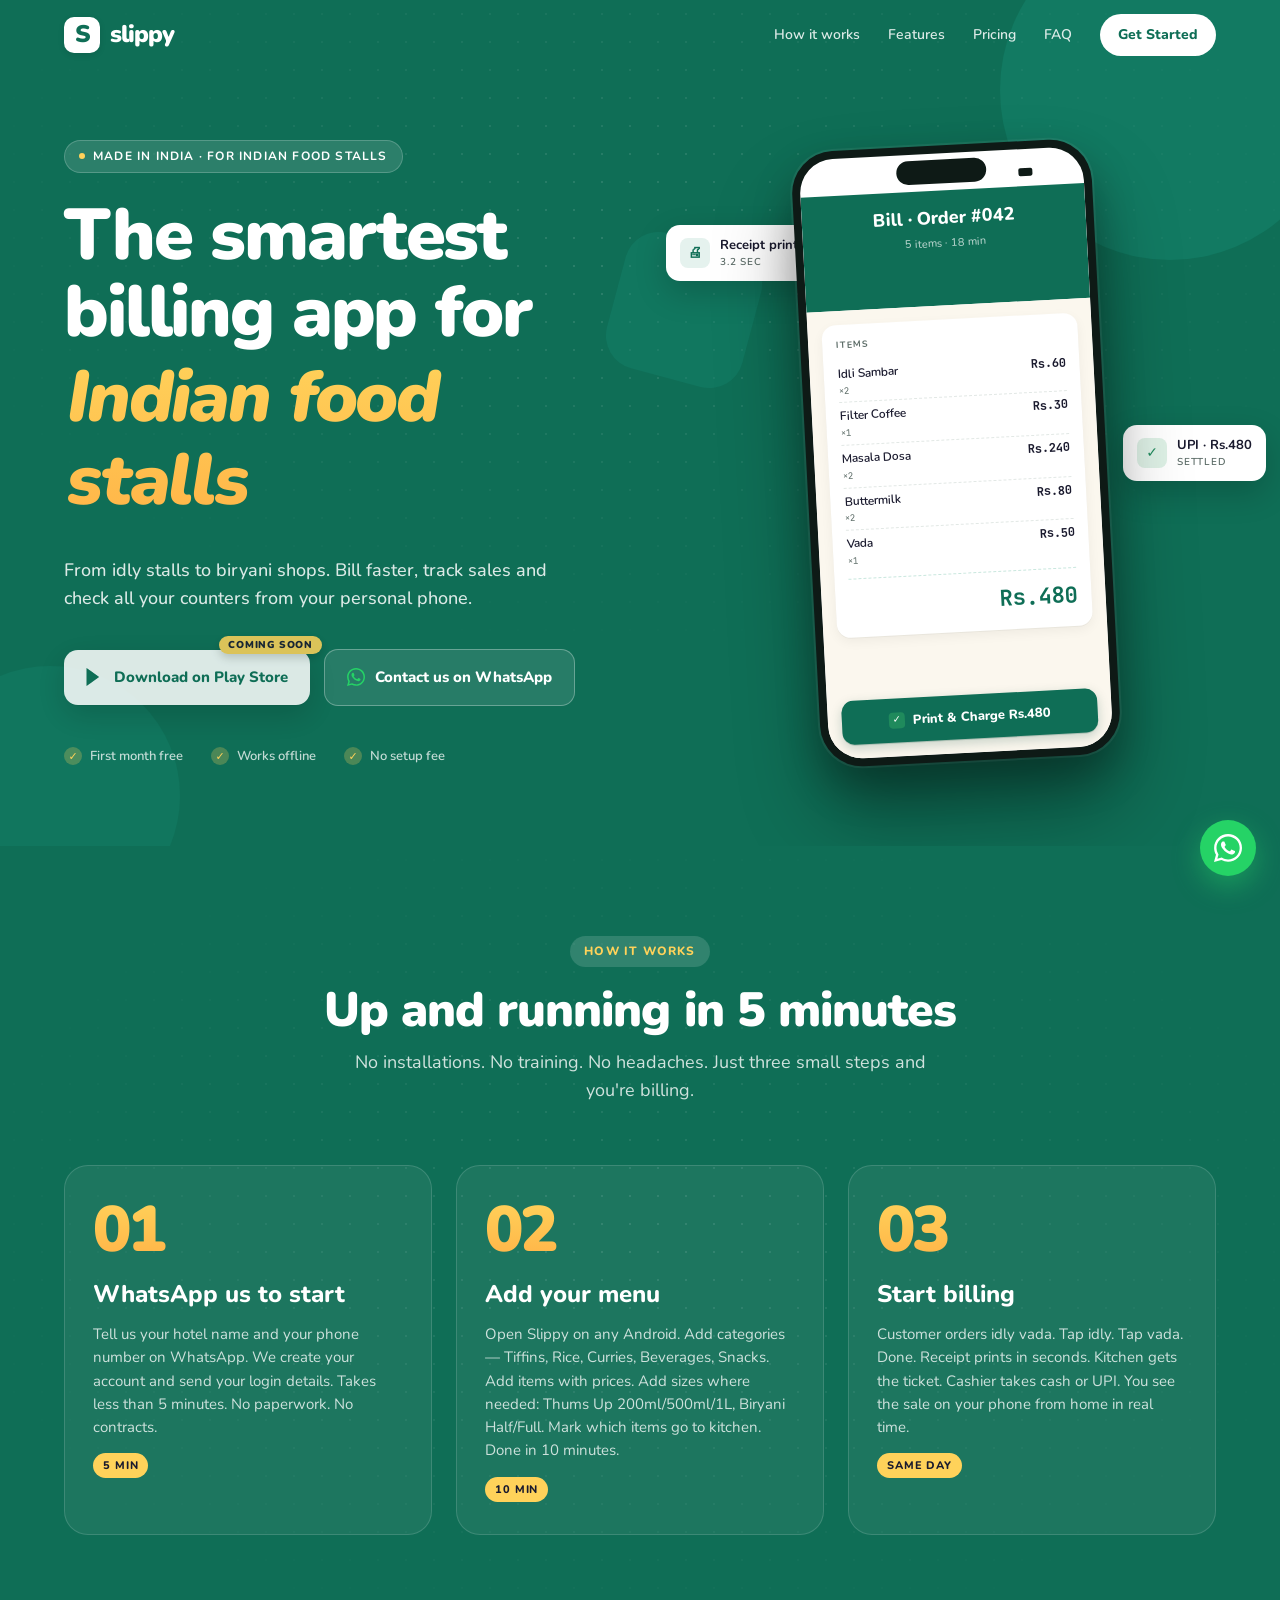
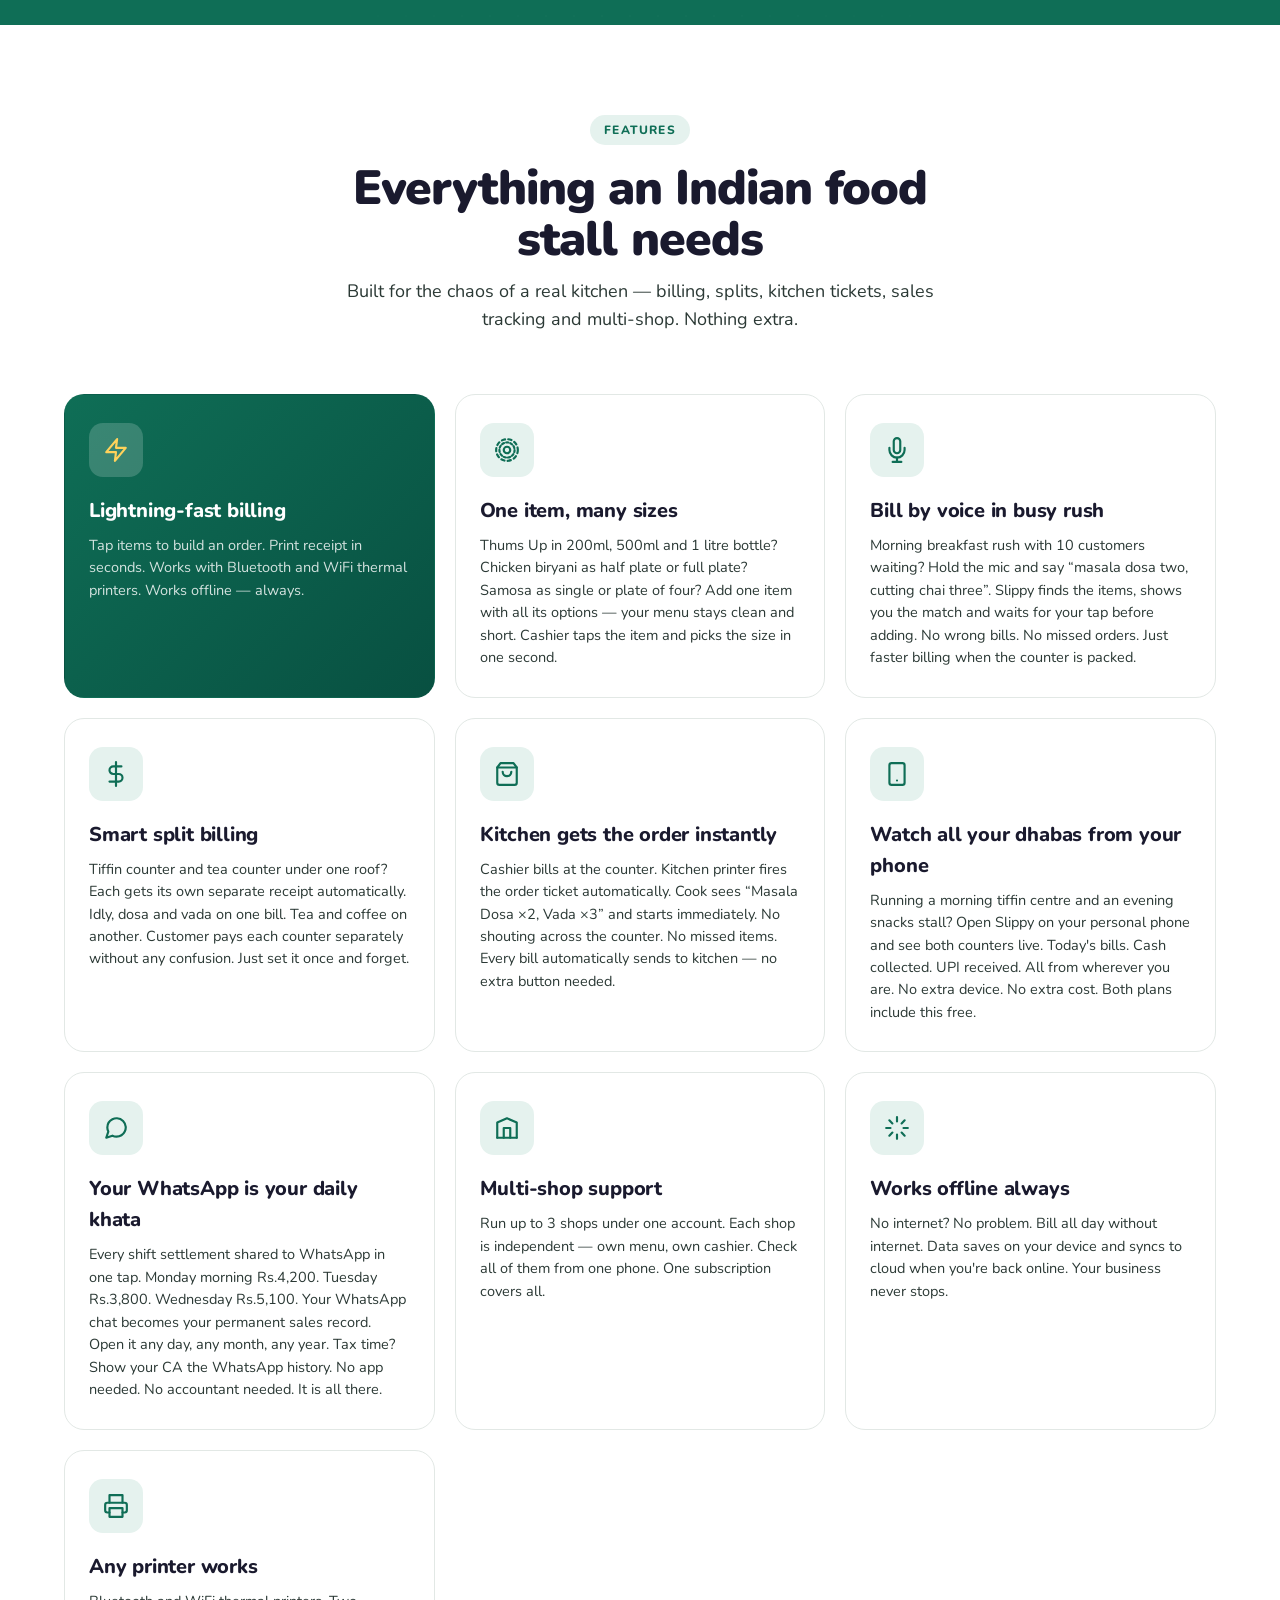
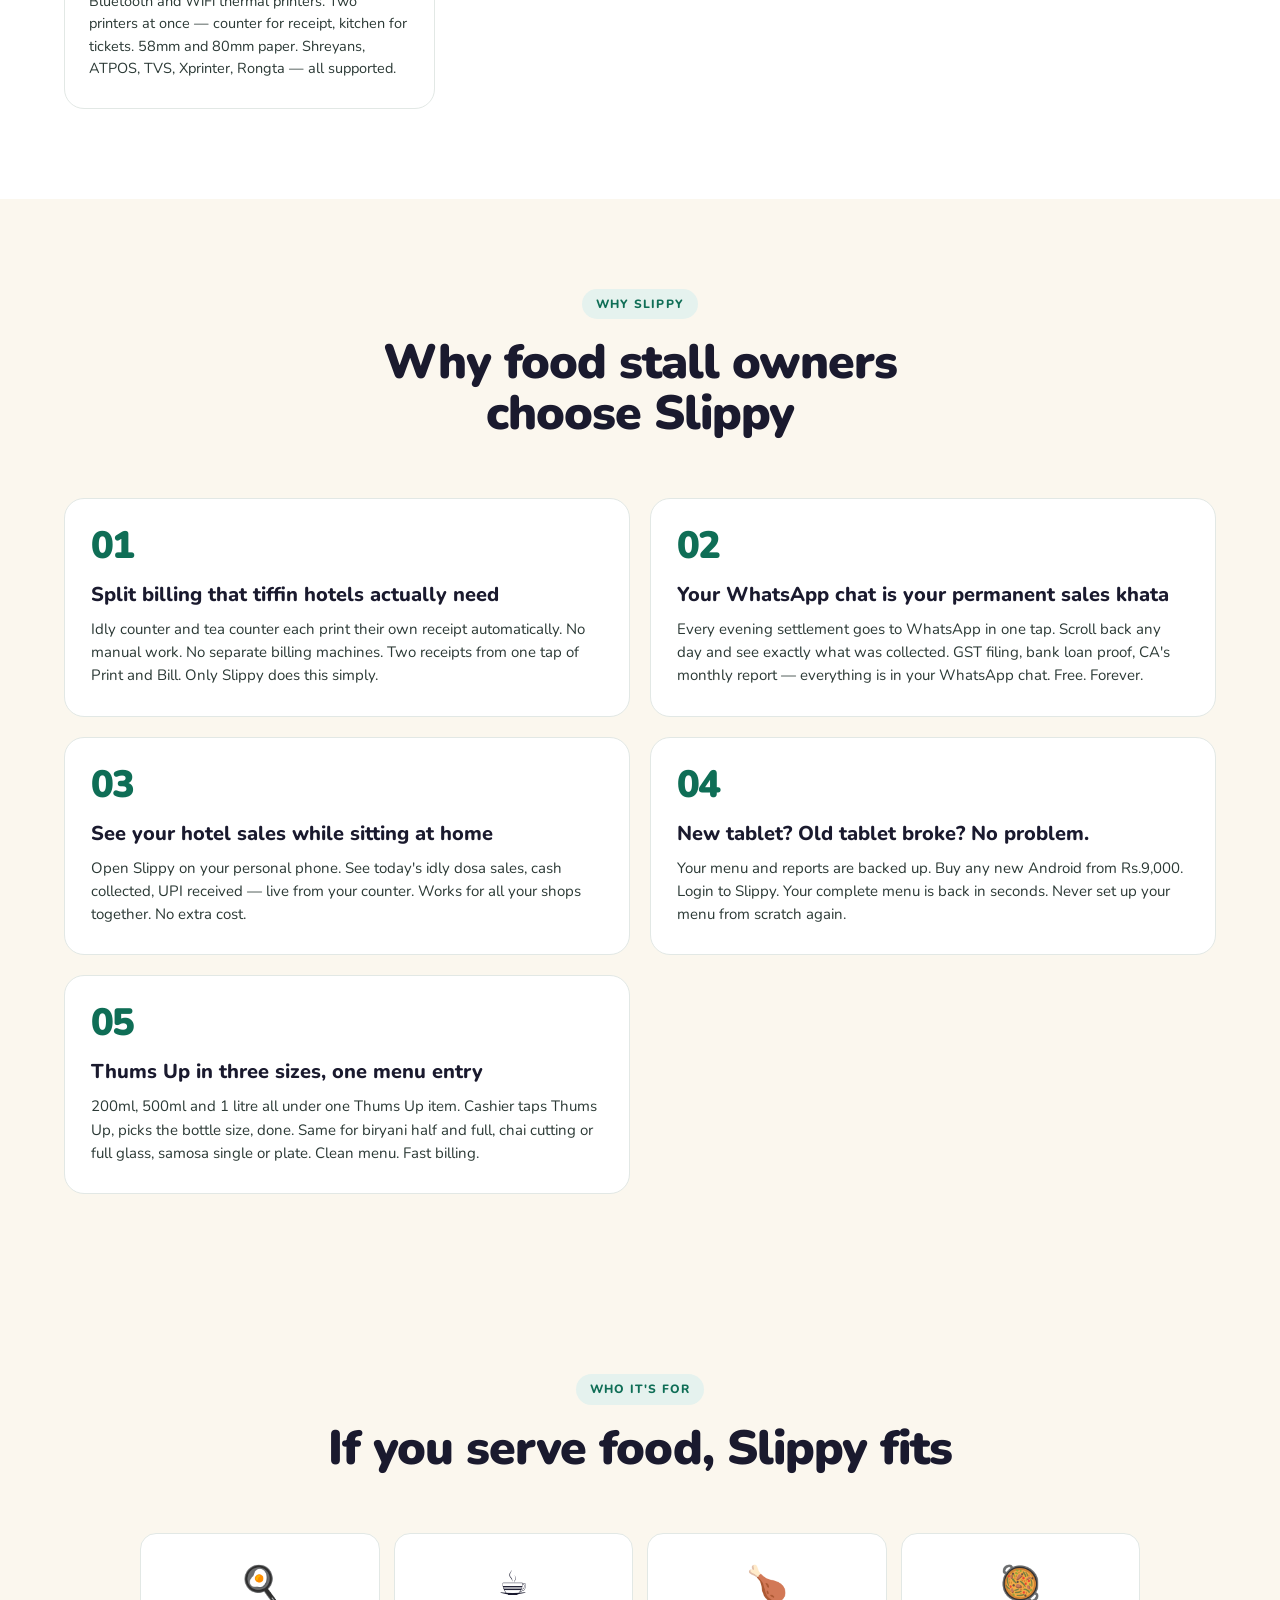
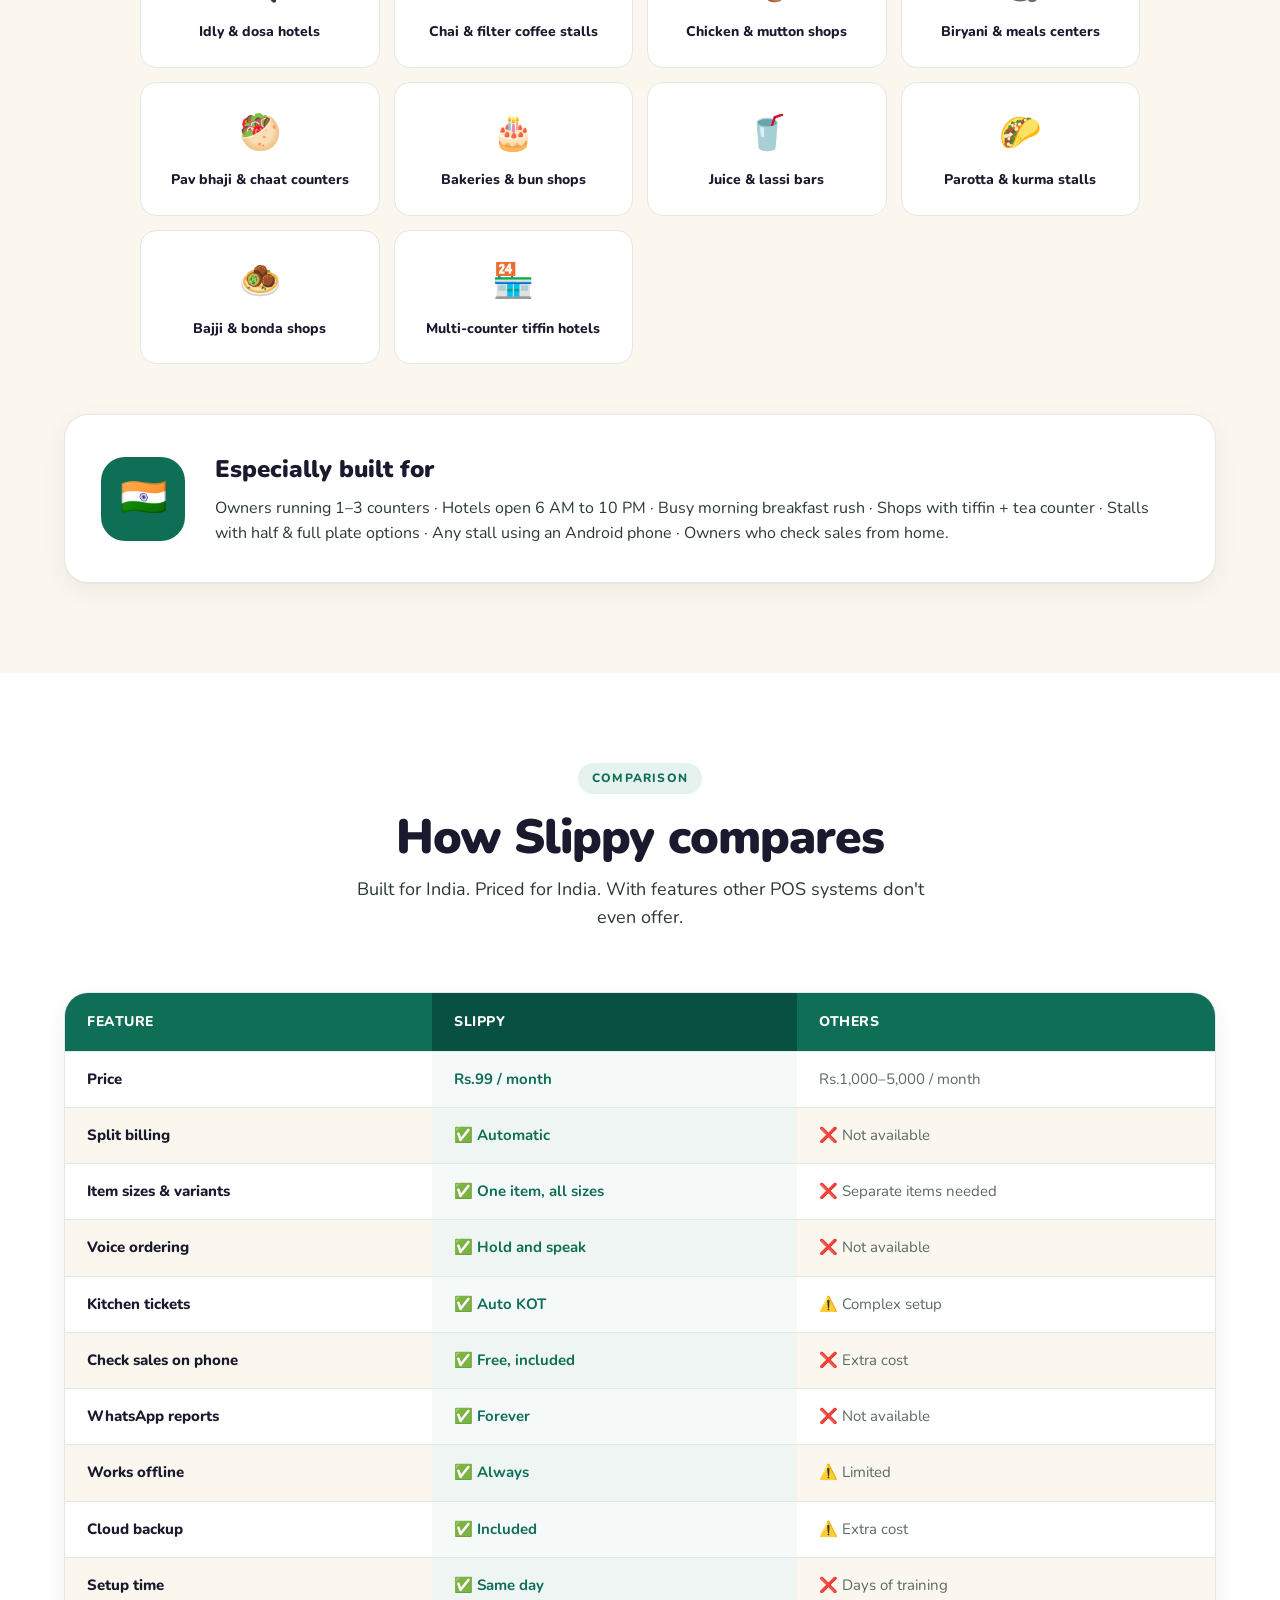
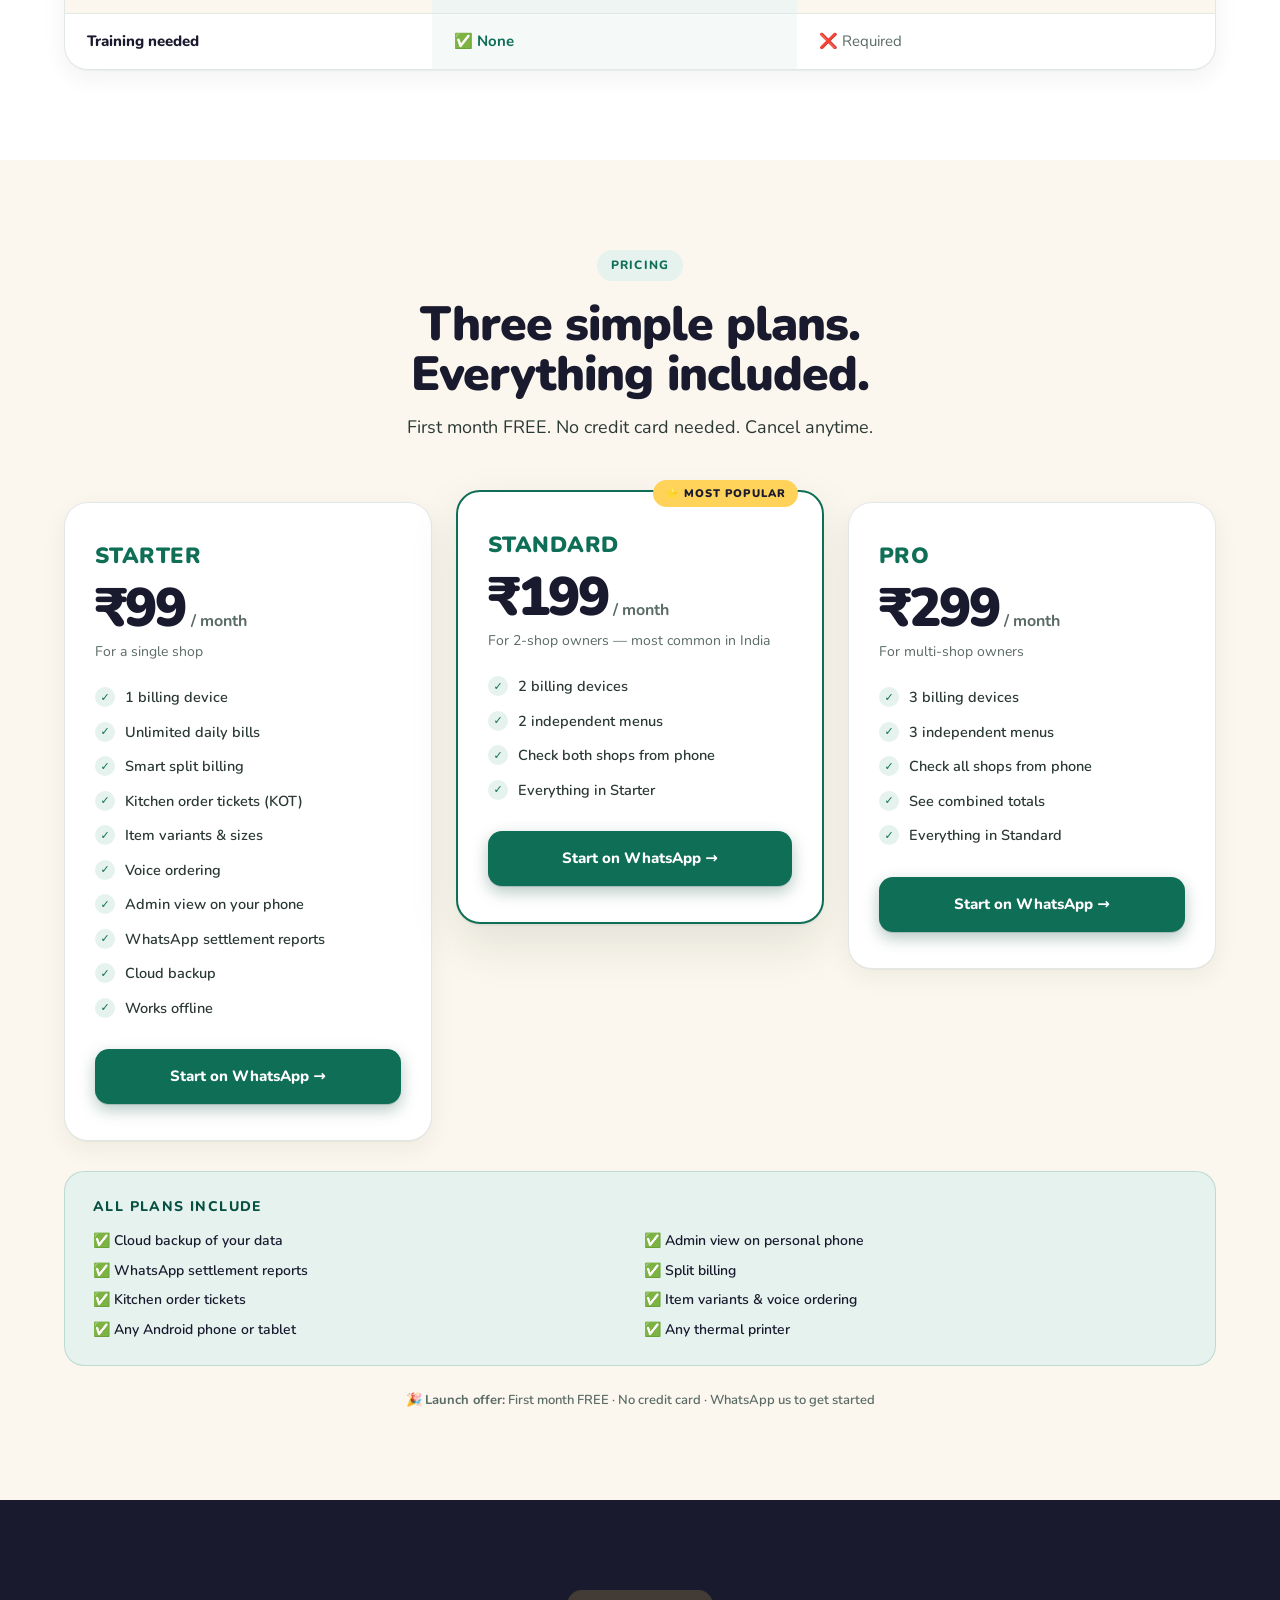
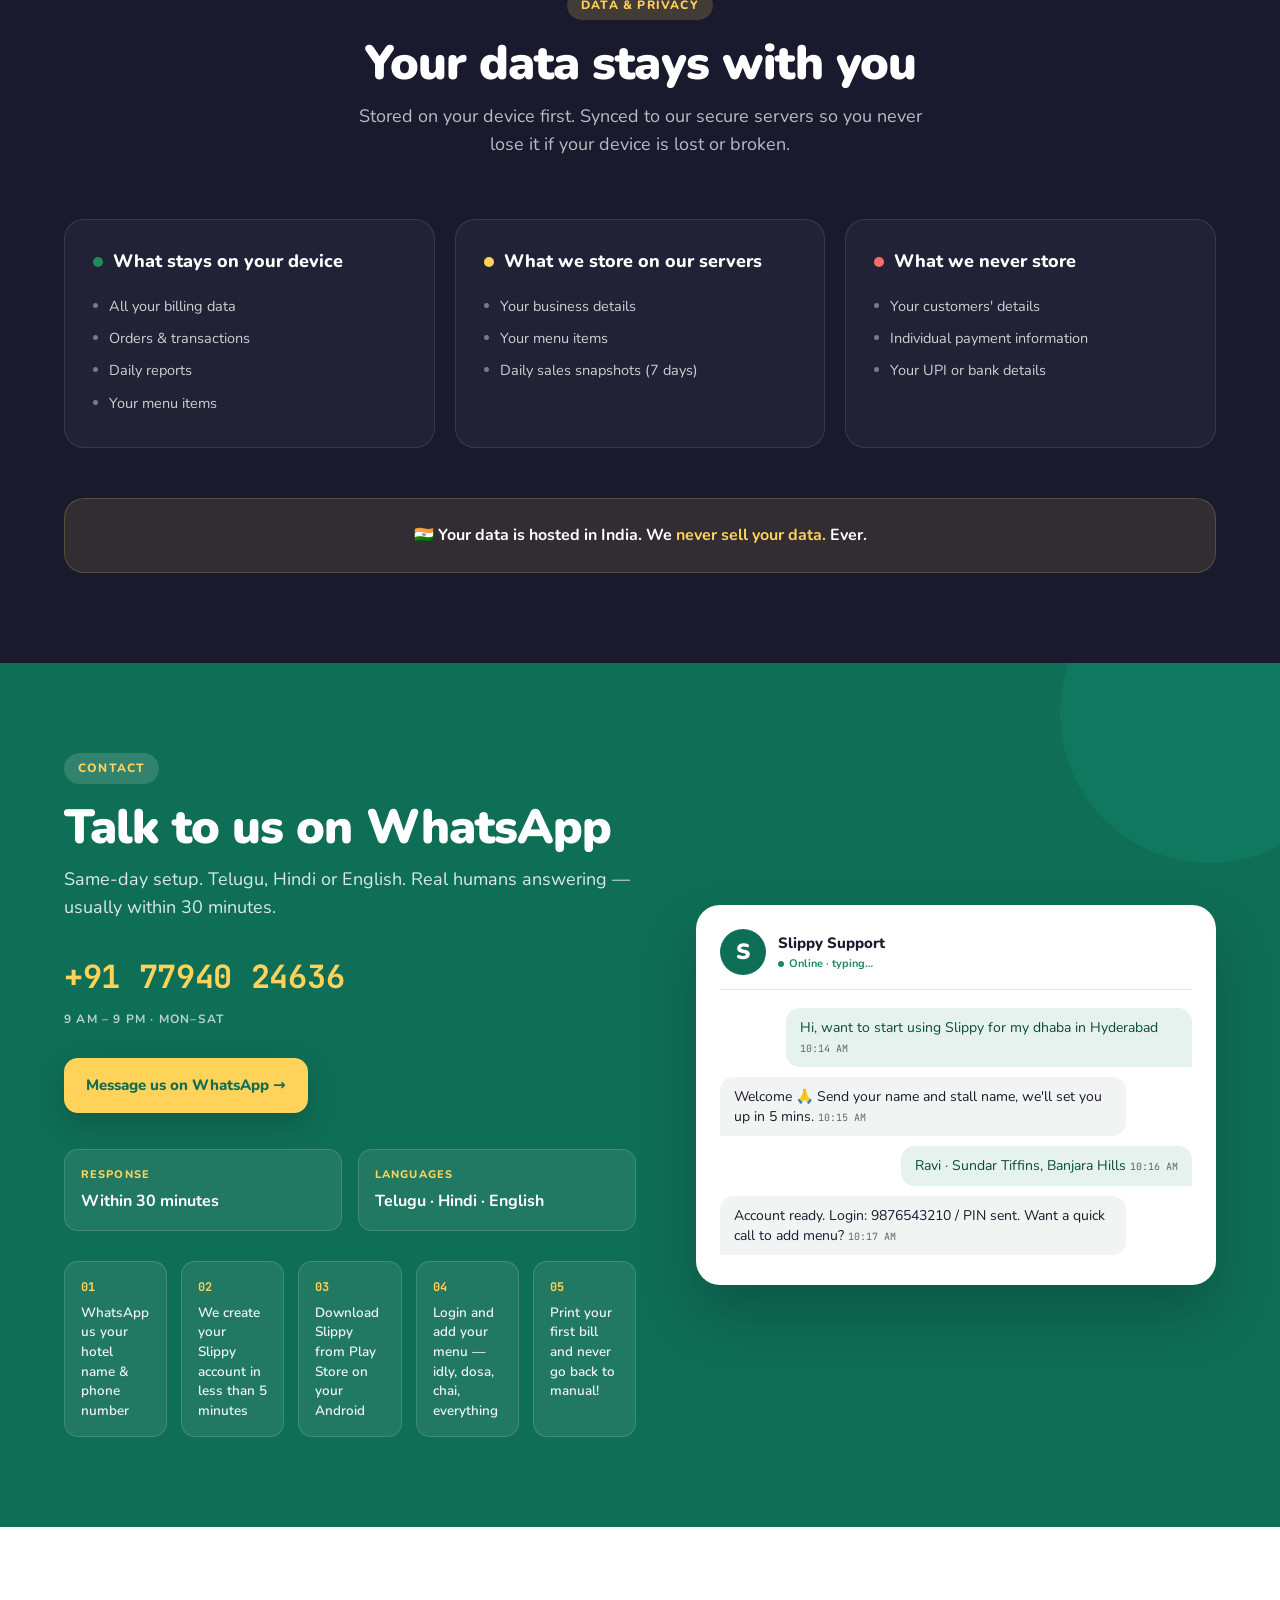
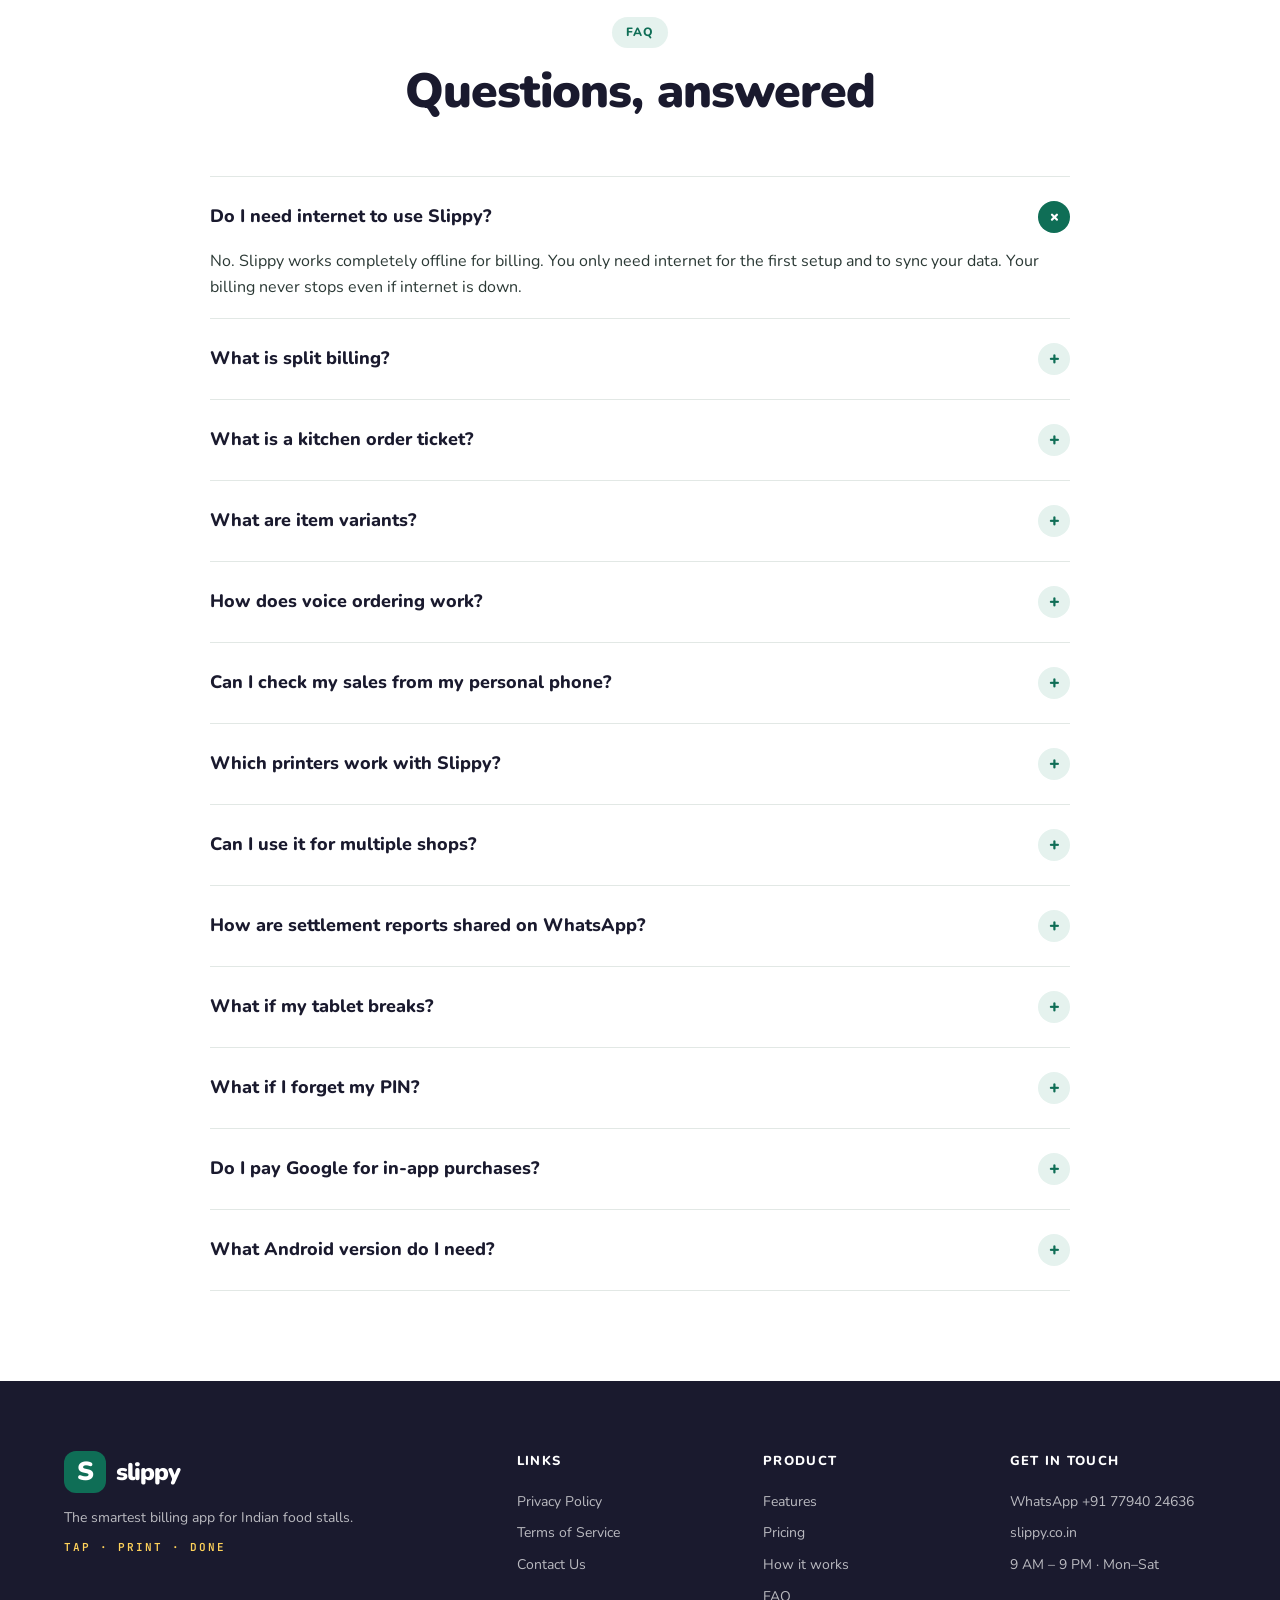
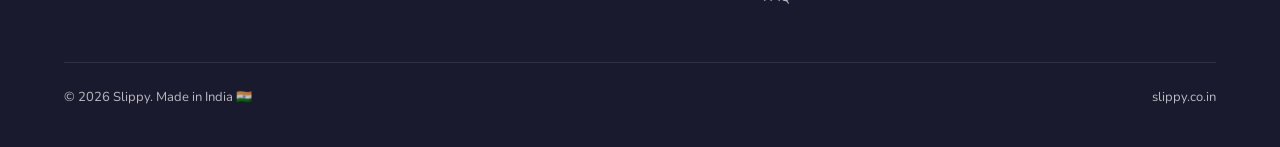
==== commit 153eda37: "Update pricing on landing page Co-Authored-By: Claude Sonnet 4.6 <noreply@anthropic.com>" ====
--- a/index.html
+++ b/index.html
@@ -3,8 +3,8 @@
 <head>
 <meta charset="UTF-8">
 <meta name="viewport" content="width=device-width, initial-scale=1.0">
-<title>Slippy — The smartest billing app for Indian restaurants</title>
-<meta name="description" content="Bill faster. Track sales. Check your shops from anywhere. All from one simple Android app.">
+<title>Slippy — The smartest billing app for Indian food stalls</title>
+<meta name="description" content="From idly stalls to biryani shops. Bill faster, track sales and check all your counters from your personal phone.">
 <link rel="stylesheet" href="styles.css">
 <style>
 /* Comparison-table local styles */
@@ -27,6 +27,9 @@
 .why-card p{color:var(--ink-700);line-height:1.55;font-size:15px}
 /* Two-plan pricing */
 .pricing-row{display:grid;grid-template-columns:1fr 1fr;gap:24px;max-width:920px;margin:0 auto}
+.pricing-row-3{grid-template-columns:1fr 1fr 1fr;max-width:1180px;align-items:start}
+.pricing-row-3 .plan.pro{transform:translateY(-12px)}
+@media (max-width:980px){.pricing-row-3{grid-template-columns:1fr;max-width:520px}.pricing-row-3 .plan.pro{transform:none}}
 @media (max-width:780px){.pricing-row{grid-template-columns:1fr}}
 .plan{background:#fff;border-radius:24px;padding:36px 30px;border:1px solid var(--ink-200);box-shadow:var(--shadow-card);position:relative}
 .plan.pro{border:2px solid var(--teal-700);box-shadow:var(--shadow-card-2)}
@@ -79,9 +82,9 @@
   <div class="wrap">
     <div class="row">
       <div>
-        <div class="eyebrow reveal"><span class="dot"></span>Made in India · For Indian restaurants</div>
-        <h1 class="reveal d1">The smartest billing app for <span class="em">Indian restaurants</span></h1>
-        <p class="sub reveal d2">Bill faster. Track sales. Check your shops from anywhere. All from one simple Android app.</p>
+        <div class="eyebrow reveal"><span class="dot"></span>Made in India · For Indian food stalls</div>
+        <h1 class="reveal d1">The smartest billing app for <span class="em">Indian food stalls</span></h1>
+        <p class="sub reveal d2">From idly stalls to biryani shops. Bill faster, track sales and check all your counters from your personal phone.</p>
         <div class="ctas reveal d3">
           <span class="btn btn-primary btn-disabled">
             <svg width="18" height="20" viewBox="0 0 18 20" fill="none"><path d="M0.5 1L13 10L0.5 19V1Z" fill="#0F6E56"/><path d="M0.5 1L9 9.4L13 10L0.5 1Z" fill="#0F6E56" fill-opacity="0.7"/><path d="M0.5 19L9 10.6L13 10L0.5 19Z" fill="#0F6E56" fill-opacity="0.5"/></svg>
@@ -137,20 +140,20 @@
     <div class="steps">
       <div class="step reveal d1">
         <div class="num">01</div>
-        <h3>WhatsApp us to get started</h3>
-        <p>Send us your restaurant name. We create your account and share login credentials. Takes less than 5 minutes.</p>
+        <h3>WhatsApp us to start</h3>
+        <p>Tell us your hotel name and your phone number on WhatsApp. We create your account and send your login details. Takes less than 5 minutes. No paperwork. No contracts.</p>
         <span class="tag">5 min</span>
       </div>
       <div class="step reveal d2">
         <div class="num">02</div>
-        <h3>Set up your menu</h3>
-        <p>Login to Slippy on your Android phone or tablet. Add categories and items, set prices, choose which items go to kitchen, set up split billing if needed. Ready to bill.</p>
-        <span class="tag">Guided</span>
+        <h3>Add your menu</h3>
+        <p>Open Slippy on any Android. Add categories — Tiffins, Rice, Curries, Beverages, Snacks. Add items with prices. Add sizes where needed: Thums Up 200ml/500ml/1L, Biryani Half/Full. Mark which items go to kitchen. Done in 10 minutes.</p>
+        <span class="tag">10 min</span>
       </div>
       <div class="step reveal d3">
         <div class="num">03</div>
         <h3>Start billing</h3>
-        <p>Tap items to build order. Print receipt instantly. Kitchen gets an automatic order ticket. Check all your sales from your personal phone anytime.</p>
+        <p>Customer orders idly vada. Tap idly. Tap vada. Done. Receipt prints in seconds. Kitchen gets the ticket. Cashier takes cash or UPI. You see the sale on your phone from home in real time.</p>
         <span class="tag">Same day</span>
       </div>
     </div>
@@ -162,7 +165,7 @@
   <div class="wrap">
     <div class="section-head">
       <div class="eyebrow-pill reveal">Features</div>
-      <h2 class="section-title reveal d1">Everything an Indian restaurant needs</h2>
+      <h2 class="section-title reveal d1">Everything an Indian food stall needs</h2>
       <p class="section-sub reveal d2">Built for the chaos of a real kitchen — billing, splits, kitchen tickets, sales tracking and multi-shop. Nothing extra.</p>
     </div>
     <div class="features-grid">
@@ -172,24 +175,34 @@
         <p>Tap items to build an order. Print receipt in seconds. Works with Bluetooth and WiFi thermal printers. Works offline — always.</p>
       </div>
       <div class="feat reveal d1">
+        <div class="ic"><svg viewBox="0 0 24 24" fill="none" stroke="currentColor" stroke-width="2" stroke-linecap="round" stroke-linejoin="round"><circle cx="12" cy="12" r="3"/><circle cx="12" cy="12" r="7" stroke-dasharray="2 2"/><circle cx="12" cy="12" r="10" stroke-dasharray="3 3"/></svg></div>
+        <h3>One item, many sizes</h3>
+        <p>Thums Up in 200ml, 500ml and 1 litre bottle? Chicken biryani as half plate or full plate? Samosa as single or plate of four? Add one item with all its options — your menu stays clean and short. Cashier taps the item and picks the size in one second.</p>
+      </div>
+      <div class="feat reveal d2">
+        <div class="ic"><svg viewBox="0 0 24 24" fill="none" stroke="currentColor" stroke-width="2" stroke-linecap="round" stroke-linejoin="round"><path d="M12 1a3 3 0 0 0-3 3v8a3 3 0 0 0 6 0V4a3 3 0 0 0-3-3z"/><path d="M19 10v2a7 7 0 0 1-14 0v-2"/><line x1="12" y1="19" x2="12" y2="23"/><line x1="8" y1="23" x2="16" y2="23"/></svg></div>
+        <h3>Bill by voice in busy rush</h3>
+        <p>Morning breakfast rush with 10 customers waiting? Hold the mic and say “masala dosa two, cutting chai three”. Slippy finds the items, shows you the match and waits for your tap before adding. No wrong bills. No missed orders. Just faster billing when the counter is packed.</p>
+      </div>
+      <div class="feat reveal d1">
         <div class="ic"><svg viewBox="0 0 24 24" fill="none" stroke="currentColor" stroke-width="2" stroke-linecap="round" stroke-linejoin="round"><line x1="12" y1="1" x2="12" y2="23"></line><path d="M17 5H9.5a3.5 3.5 0 0 0 0 7h5a3.5 3.5 0 0 1 0 7H6"></path></svg></div>
         <h3>Smart split billing</h3>
-        <p>Each category prints on a separate receipt — tiffins on one bill, tea and coffee on another, juices on a third. Customers get neat receipts per counter. No other POS does this so simply.</p>
+        <p>Tiffin counter and tea counter under one roof? Each gets its own separate receipt automatically. Idly, dosa and vada on one bill. Tea and coffee on another. Customer pays each counter separately without any confusion. Just set it once and forget.</p>
       </div>
       <div class="feat reveal d2">
         <div class="ic"><svg viewBox="0 0 24 24" fill="none" stroke="currentColor" stroke-width="2" stroke-linecap="round" stroke-linejoin="round"><path d="M6 2 3 6v14a2 2 0 0 0 2 2h14a2 2 0 0 0 2-2V6l-3-4z"></path><line x1="3" y1="6" x2="21" y2="6"></line><path d="M16 10a4 4 0 0 1-8 0"></path></svg></div>
-        <h3>Automatic kitchen tickets</h3>
-        <p>Mark categories as “Send to kitchen.” Every bill prints a kitchen order ticket automatically. Kitchen prepares while cashier bills — no extra button needed.</p>
+        <h3>Kitchen gets the order instantly</h3>
+        <p>Cashier bills at the counter. Kitchen printer fires the order ticket automatically. Cook sees “Masala Dosa ×2, Vada ×3” and starts immediately. No shouting across the counter. No missed items. Every bill automatically sends to kitchen — no extra button needed.</p>
       </div>
       <div class="feat reveal d3">
         <div class="ic"><svg viewBox="0 0 24 24" fill="none" stroke="currentColor" stroke-width="2" stroke-linecap="round" stroke-linejoin="round"><rect x="5" y="2" width="14" height="20" rx="2" ry="2"></rect><line x1="12" y1="18" x2="12.01" y2="18"></line></svg></div>
-        <h3>Check sales from anywhere</h3>
-        <p>Open Slippy on your personal phone anytime. See today's sales live. Cash vs UPI breakdown. All your shops in one view. Works on any phone — at no extra cost.</p>
+        <h3>Watch all your dhabas from your phone</h3>
+        <p>Running a morning tiffin centre and an evening snacks stall? Open Slippy on your personal phone and see both counters live. Today's bills. Cash collected. UPI received. All from wherever you are. No extra device. No extra cost. Both plans include this free.</p>
       </div>
       <div class="feat reveal d4">
         <div class="ic"><svg viewBox="0 0 24 24" fill="none" stroke="currentColor" stroke-width="2" stroke-linecap="round" stroke-linejoin="round"><path d="M21 11.5a8.38 8.38 0 0 1-.9 3.8 8.5 8.5 0 0 1-7.6 4.7 8.38 8.38 0 0 1-3.8-.9L3 21l1.9-5.7a8.38 8.38 0 0 1-.9-3.8 8.5 8.5 0 0 1 4.7-7.6 8.38 8.38 0 0 1 3.8-.9h.5a8.48 8.48 0 0 1 8 8v.5z"></path></svg></div>
-        <h3>WhatsApp as your ledger</h3>
-        <p>Every settlement report shared to WhatsApp. Server data: 7 days. Your WhatsApp: forever. Tax time? Open WhatsApp and see every day's sales. No accountant needed.</p>
+        <h3>Your WhatsApp is your daily khata</h3>
+        <p>Every shift settlement shared to WhatsApp in one tap. Monday morning Rs.4,200. Tuesday Rs.3,800. Wednesday Rs.5,100. Your WhatsApp chat becomes your permanent sales record. Open it any day, any month, any year. Tax time? Show your CA the WhatsApp history. No app needed. No accountant needed. It is all there.</p>
       </div>
       <div class="feat reveal d5">
         <div class="ic"><svg viewBox="0 0 24 24" fill="none" stroke="currentColor" stroke-width="2" stroke-linecap="round" stroke-linejoin="round"><path d="M3 21V7l9-4 9 4v14"></path><path d="M9 21v-9h6v9"></path><line x1="3" y1="21" x2="21" y2="21"></line></svg></div>
@@ -215,13 +228,14 @@
   <div class="wrap">
     <div class="section-head">
       <div class="eyebrow-pill reveal">Why Slippy</div>
-      <h2 class="section-title reveal d1">Why restaurant owners choose Slippy</h2>
+      <h2 class="section-title reveal d1">Why food stall owners choose Slippy</h2>
     </div>
     <div class="why-grid">
-      <div class="why-card reveal"><div class="num">01</div><h3>Split billing no other POS offers</h3><p>Tiffins, tea and juice each print on their own receipt automatically. No manual work. No complexity.</p></div>
-      <div class="why-card reveal d1"><div class="num">02</div><h3>Your WhatsApp is your permanent record</h3><p>Every shift settlement shared to WhatsApp. Open your chat anytime to see months of sales history. Forever.</p></div>
-      <div class="why-card reveal d2"><div class="num">03</div><h3>Check all shops from your personal phone</h3><p>Open Slippy on your phone, see live sales from all your shops. No extra device. No extra cost.</p></div>
-      <div class="why-card reveal d3"><div class="num">04</div><h3>Never lose data even if tablet breaks</h3><p>Your menu and reports are backed up to cloud. New tablet? Login and everything is restored.</p></div>
+      <div class="why-card reveal"><div class="num">01</div><h3>Split billing that tiffin hotels actually need</h3><p>Idly counter and tea counter each print their own receipt automatically. No manual work. No separate billing machines. Two receipts from one tap of Print and Bill. Only Slippy does this simply.</p></div>
+      <div class="why-card reveal d1"><div class="num">02</div><h3>Your WhatsApp chat is your permanent sales khata</h3><p>Every evening settlement goes to WhatsApp in one tap. Scroll back any day and see exactly what was collected. GST filing, bank loan proof, CA's monthly report — everything is in your WhatsApp chat. Free. Forever.</p></div>
+      <div class="why-card reveal d2"><div class="num">03</div><h3>See your hotel sales while sitting at home</h3><p>Open Slippy on your personal phone. See today's idly dosa sales, cash collected, UPI received — live from your counter. Works for all your shops together. No extra cost.</p></div>
+      <div class="why-card reveal d3"><div class="num">04</div><h3>New tablet? Old tablet broke? No problem.</h3><p>Your menu and reports are backed up. Buy any new Android from Rs.9,000. Login to Slippy. Your complete menu is back in seconds. Never set up your menu from scratch again.</p></div>
+      <div class="why-card reveal d4"><div class="num">05</div><h3>Thums Up in three sizes, one menu entry</h3><p>200ml, 500ml and 1 litre all under one Thums Up item. Cashier taps Thums Up, picks the bottle size, done. Same for biryani half and full, chai cutting or full glass, samosa single or plate. Clean menu. Fast billing.</p></div>
     </div>
   </div>
 </section>
@@ -234,20 +248,22 @@
       <h2 class="section-title reveal d1">If you serve food, Slippy fits</h2>
     </div>
     <div class="who-grid">
-      <div class="who-item reveal"><div class="emo">🍳</div><div class="name">Breakfast hotels</div></div>
-      <div class="who-item reveal d1"><div class="emo">☕</div><div class="name">Tea &amp; coffee stalls</div></div>
-      <div class="who-item reveal d2"><div class="emo">🥘</div><div class="name">Dhabas &amp; restaurants</div></div>
-      <div class="who-item reveal d3"><div class="emo">🍔</div><div class="name">Fast food centers</div></div>
-      <div class="who-item reveal d1"><div class="emo">🎂</div><div class="name">Bakeries</div></div>
-      <div class="who-item reveal d2"><div class="emo">🥤</div><div class="name">Juice shops</div></div>
-      <div class="who-item reveal d3"><div class="emo">🍱</div><div class="name">Tiffin centers</div></div>
-      <div class="who-item reveal d4"><div class="emo">🏪</div><div class="name">Multi-counter shops</div></div>
+      <div class="who-item reveal"><div class="emo">🍳</div><div class="name">Idly &amp; dosa hotels</div></div>
+      <div class="who-item reveal d1"><div class="emo">☕</div><div class="name">Chai &amp; filter coffee stalls</div></div>
+      <div class="who-item reveal d2"><div class="emo">🍗</div><div class="name">Chicken &amp; mutton shops</div></div>
+      <div class="who-item reveal d3"><div class="emo">🥘</div><div class="name">Biryani &amp; meals centers</div></div>
+      <div class="who-item reveal d1"><div class="emo">🥙</div><div class="name">Pav bhaji &amp; chaat counters</div></div>
+      <div class="who-item reveal d2"><div class="emo">🎂</div><div class="name">Bakeries &amp; bun shops</div></div>
+      <div class="who-item reveal d3"><div class="emo">🥤</div><div class="name">Juice &amp; lassi bars</div></div>
+      <div class="who-item reveal d4"><div class="emo">🌮</div><div class="name">Parotta &amp; kurma stalls</div></div>
+      <div class="who-item reveal"><div class="emo">🧆</div><div class="name">Bajji &amp; bonda shops</div></div>
+      <div class="who-item reveal d1"><div class="emo">🏪</div><div class="name">Multi-counter tiffin hotels</div></div>
     </div>
     <div class="who-callout reveal">
       <div class="badge">🇮🇳</div>
       <div>
         <h3>Especially built for</h3>
-        <p>Owners with 1–3 shops · Anyone using Android · Restaurants with 1–5 staff · Shops needing split billing · Owners who want to check sales from their phone.</p>
+        <p>Owners running 1–3 counters · Hotels open 6 AM to 10 PM · Busy morning breakfast rush · Shops with tiffin + tea counter · Stalls with half &amp; full plate options · Any stall using an Android phone · Owners who check sales from home.</p>
       </div>
     </div>
   </div>
@@ -265,8 +281,10 @@
       <table class="compare">
         <thead><tr><th>Feature</th><th class="s">Slippy</th><th>Others</th></tr></thead>
         <tbody>
-          <tr><td class="feat-name">Price</td><td class="us">Rs.199 / month</td><td class="them">Rs.2,000–5,000 / month</td></tr>
+          <tr><td class="feat-name">Price</td><td class="us">Rs.99 / month</td><td class="them">Rs.1,000–5,000 / month</td></tr>
           <tr><td class="feat-name">Split billing</td><td class="us">✅ Automatic</td><td class="them">❌ Not available</td></tr>
+          <tr><td class="feat-name">Item sizes &amp; variants</td><td class="us">✅ One item, all sizes</td><td class="them">❌ Separate items needed</td></tr>
+          <tr><td class="feat-name">Voice ordering</td><td class="us">✅ Hold and speak</td><td class="them">❌ Not available</td></tr>
           <tr><td class="feat-name">Kitchen tickets</td><td class="us">✅ Auto KOT</td><td class="them">⚠️ Complex setup</td></tr>
           <tr><td class="feat-name">Check sales on phone</td><td class="us">✅ Free, included</td><td class="them">❌ Extra cost</td></tr>
           <tr><td class="feat-name">WhatsApp reports</td><td class="us">✅ Forever</td><td class="them">❌ Not available</td></tr>
@@ -285,51 +303,64 @@
   <div class="wrap">
     <div class="section-head">
       <div class="eyebrow-pill reveal">Pricing</div>
-      <h2 class="section-title reveal d1">Two simple plans. Everything included.</h2>
+      <h2 class="section-title reveal d1">Three simple plans. Everything included.</h2>
       <p class="section-sub reveal d2">First month FREE. No credit card needed. Cancel anytime.</p>
     </div>
-    <div class="pricing-row">
+    <div class="pricing-row pricing-row-3">
       <div class="plan reveal">
-        <div class="pname">Basic</div>
-        <div class="price-row"><span class="amt">₹199</span><span class="per">/ month</span></div>
+        <div class="pname">Starter</div>
+        <div class="price-row"><span class="amt">₹99</span><span class="per">/ month</span></div>
         <div class="scope">For a single shop</div>
         <ul>
           <li><span class="v">✓</span>1 billing device</li>
           <li><span class="v">✓</span>Unlimited daily bills</li>
-          <li><span class="v">✓</span>Auto kitchen tickets (KOT)</li>
           <li><span class="v">✓</span>Smart split billing</li>
-          <li><span class="v">✓</span>Check sales from your phone</li>
+          <li><span class="v">✓</span>Kitchen order tickets (KOT)</li>
+          <li><span class="v">✓</span>Item variants &amp; sizes</li>
+          <li><span class="v">✓</span>Voice ordering</li>
+          <li><span class="v">✓</span>Admin view on your phone</li>
           <li><span class="v">✓</span>WhatsApp settlement reports</li>
-          <li><span class="v">✓</span>Cloud backup — never lose data</li>
-          <li><span class="v">✓</span>Works with any printer</li>
-          <li><span class="v">✓</span>Works offline always</li>
+          <li><span class="v">✓</span>Cloud backup</li>
+          <li><span class="v">✓</span>Works offline</li>
         </ul>
         <div class="cta-row" style="margin-top:24px"><a href="https://wa.me/917794024636" class="btn btn-teal" target="_blank" rel="noopener" style="width:100%;justify-content:center">Start on WhatsApp →</a></div>
       </div>
       <div class="plan pro reveal d1">
-        <div class="ribbon">Most popular</div>
-        <div class="pname" style="color:var(--teal-700)">Pro</div>
-        <div class="price-row"><span class="amt">₹399</span><span class="per">/ month</span></div>
+        <div class="ribbon">⭐ Most popular</div>
+        <div class="pname" style="color:var(--teal-700)">Standard</div>
+        <div class="price-row"><span class="amt">₹199</span><span class="per">/ month</span></div>
+        <div class="scope">For 2-shop owners — most common in India</div>
+        <ul>
+          <li><span class="v">✓</span>2 billing devices</li>
+          <li><span class="v">✓</span>2 independent menus</li>
+          <li><span class="v">✓</span>Check both shops from phone</li>
+          <li><span class="v">✓</span>Everything in Starter</li>
+        </ul>
+        <div class="cta-row" style="margin-top:24px"><a href="https://wa.me/917794024636" class="btn btn-teal" target="_blank" rel="noopener" style="width:100%;justify-content:center">Start on WhatsApp →</a></div>
+      </div>
+      <div class="plan reveal d2">
+        <div class="pname">Pro</div>
+        <div class="price-row"><span class="amt">₹299</span><span class="per">/ month</span></div>
         <div class="scope">For multi-shop owners</div>
         <ul>
           <li><span class="v">✓</span>3 billing devices</li>
           <li><span class="v">✓</span>3 independent menus</li>
-          <li><span class="v">✓</span>Check all shops from one phone</li>
-          <li><span class="v">✓</span>Combined total across all shops</li>
-          <li><span class="v">✓</span>Everything in Basic plan</li>
+          <li><span class="v">✓</span>Check all shops from phone</li>
+          <li><span class="v">✓</span>See combined totals</li>
+          <li><span class="v">✓</span>Everything in Standard</li>
         </ul>
         <div class="cta-row" style="margin-top:24px"><a href="https://wa.me/917794024636" class="btn btn-teal" target="_blank" rel="noopener" style="width:100%;justify-content:center">Start on WhatsApp →</a></div>
       </div>
     </div>
-    <div class="both-card reveal d2" style="max-width:920px;margin:30px auto 0">
-      <h4>Both plans include</h4>
+    <div class="both-card reveal d2" style="max-width:1180px;margin:30px auto 0">
+      <h4>All plans include</h4>
       <div class="b-grid">
         <div>✅ Cloud backup of your data</div>
-        <div>✅ Check sales on personal phone</div>
+        <div>✅ Admin view on personal phone</div>
         <div>✅ WhatsApp settlement reports</div>
         <div>✅ Split billing</div>
         <div>✅ Kitchen order tickets</div>
-        <div>✅ Works offline</div>
+        <div>✅ Item variants &amp; voice ordering</div>
         <div>✅ Any Android phone or tablet</div>
         <div>✅ Any thermal printer</div>
       </div>
@@ -401,11 +432,11 @@
           <div class="it"><div class="lab">Languages</div><div class="v">Telugu · Hindi · English</div></div>
         </div>
         <div class="steps-mini reveal d5">
-          <div class="si"><div class="n">01</div><div class="t">WhatsApp us your name &amp; restaurant name</div></div>
-          <div class="si"><div class="n">02</div><div class="t">We create your account in minutes</div></div>
-          <div class="si"><div class="n">03</div><div class="t">Download the Slippy app</div></div>
-          <div class="si"><div class="n">04</div><div class="t">Login and add your menu</div></div>
-          <div class="si"><div class="n">05</div><div class="t">Start billing same day!</div></div>
+          <div class="si"><div class="n">01</div><div class="t">WhatsApp us your hotel name &amp; phone number</div></div>
+          <div class="si"><div class="n">02</div><div class="t">We create your Slippy account in less than 5 minutes</div></div>
+          <div class="si"><div class="n">03</div><div class="t">Download Slippy from Play Store on your Android</div></div>
+          <div class="si"><div class="n">04</div><div class="t">Login and add your menu — idly, dosa, chai, everything</div></div>
+          <div class="si"><div class="n">05</div><div class="t">Print your first bill and never go back to manual!</div></div>
         </div>
       </div>
 
@@ -419,7 +450,7 @@
         </div>
         <div class="msgs">
           <div class="msg us">Hi, want to start using Slippy for my dhaba in Hyderabad <span class="ti">10:14 AM</span></div>
-          <div class="msg them">Welcome 🙏 Send your name and restaurant name, we'll set you up in 5 mins. <span class="ti" style="color:var(--ink-500)">10:15 AM</span></div>
+          <div class="msg them">Welcome 🙏 Send your name and stall name, we'll set you up in 5 mins. <span class="ti" style="color:var(--ink-500)">10:15 AM</span></div>
           <div class="msg us">Ravi · Sundar Tiffins, Banjara Hills <span class="ti">10:16 AM</span></div>
           <div class="msg them">Account ready. Login: 9876543210 / PIN sent. Want a quick call to add menu? <span class="ti" style="color:var(--ink-500)">10:17 AM</span></div>
         </div>
@@ -437,9 +468,11 @@
     </div>
     <div class="faq-list">
       <div class="faq-item reveal"><div class="faq-q">Do I need internet to use Slippy?<span class="plus">+</span></div><div class="faq-a">No. Slippy works completely offline for billing. You only need internet for the first setup and to sync your data. Your billing never stops even if internet is down.</div></div>
-      <div class="faq-item reveal d1"><div class="faq-q">Can I check my sales from my personal phone?<span class="plus">+</span></div><div class="faq-a">Yes! Open Slippy on any phone, login with your credentials, and see your sales reports without using a billing slot. Both Basic and Pro plans include this feature free.</div></div>
-      <div class="faq-item reveal"><div class="faq-q">What is split billing?<span class="plus">+</span></div><div class="faq-a">Split billing lets each category print on a separate receipt. For example, a breakfast hotel can print food items on one bill and tea on another — automatically when you tap Print &amp; Bill. No extra steps.</div></div>
-      <div class="faq-item reveal d1"><div class="faq-q">What is a kitchen order ticket?<span class="plus">+</span></div><div class="faq-a">A KOT is a small ticket that prints automatically to your kitchen printer every time a customer bills. It tells the kitchen which items to prepare. Works with a separate WiFi printer in the kitchen.</div></div>
+      <div class="faq-item reveal"><div class="faq-q">What is split billing?<span class="plus">+</span></div><div class="faq-a">Split billing lets your tiffin counter and tea counter each print their own receipt from one billing screen. Customer who orders idly dosa and tea gets two receipts — one from the tiffin side and one from the tea side. Your cashier just taps Print and Bill once. Set it up per category and Slippy handles the rest every single time automatically.</div></div>
+      <div class="faq-item reveal d1"><div class="faq-q">What is a kitchen order ticket?<span class="plus">+</span></div><div class="faq-a">When your cashier bills a masala dosa and vada, a small ticket prints automatically at your kitchen printer showing exactly what to make. Cook sees the order immediately without waiting for the cashier to shout or walk over. Works for any items you mark as kitchen items. No extra button for the cashier to press.</div></div>
+      <div class="faq-item reveal"><div class="faq-q">What are item variants?<span class="plus">+</span></div><div class="faq-a">Variants let you put all sizes of one item together. For example Thums Up with 200ml at Rs.20, 500ml at Rs.40 and 1 litre at Rs.60 all under one Thums Up entry in your menu. When cashier taps Thums Up a small popup shows the three sizes and they tap the right one. Works the same way for biryani half and full plate, coffee cutting or full, samosa single or plate of four. Your menu stays short and clean instead of having ten separate entries for the same item.</div></div>
+      <div class="faq-item reveal d1"><div class="faq-q">How does voice ordering work?<span class="plus">+</span></div><div class="faq-a">During morning rush hold the mic button and say what the customer ordered. Say “masala dosa two” and Slippy will find it in your menu and show you the match before adding it. You tap to confirm — nothing is added without your tap. If it did not catch clearly just retry. Works completely offline. No internet needed. Useful when the counter is busy and typing is too slow.</div></div>
+      <div class="faq-item reveal"><div class="faq-q">Can I check my sales from my personal phone?<span class="plus">+</span></div><div class="faq-a">Yes. Open Slippy on your personal phone and login with your credentials. You will see your counter sales in real time without using a billing slot. How many bills today. Cash collected. UPI received. If you have two or three counters you see all of them together. Both Basic and Pro plans include this at no extra cost.</div></div>
       <div class="faq-item reveal"><div class="faq-q">Which printers work with Slippy?<span class="plus">+</span></div><div class="faq-a">Any ESC/POS thermal printer. Popular options: Shreyans KP307, ATPOS AT402, TVS-E, Xprinter, Rongta. Both Bluetooth and WiFi printers work. You can connect two printers at once — one for receipts, one for the kitchen.</div></div>
       <div class="faq-item reveal d1"><div class="faq-q">Can I use it for multiple shops?<span class="plus">+</span></div><div class="faq-a">Yes. The Pro plan gives you 3 billing devices with 3 independent menus under one account. Check all your shops from your personal phone anytime.</div></div>
       <div class="faq-item reveal"><div class="faq-q">How are settlement reports shared on WhatsApp?<span class="plus">+</span></div><div class="faq-a">At the end of each shift, your cashier taps the Share button. The report opens in your phone's share menu — send to WhatsApp, save, or share via any app. Your WhatsApp becomes your permanent business ledger, far longer than the 7 days we keep on our servers.</div></div>
@@ -460,7 +493,7 @@
           <div class="mark">S</div>
           <div class="word">slippy</div>
         </div>
-        <p>The smartest billing app for Indian restaurants.</p>
+        <p>The smartest billing app for Indian food stalls.</p>
         <div class="tag">TAP · PRINT · DONE</div>
       </div>
       <div>
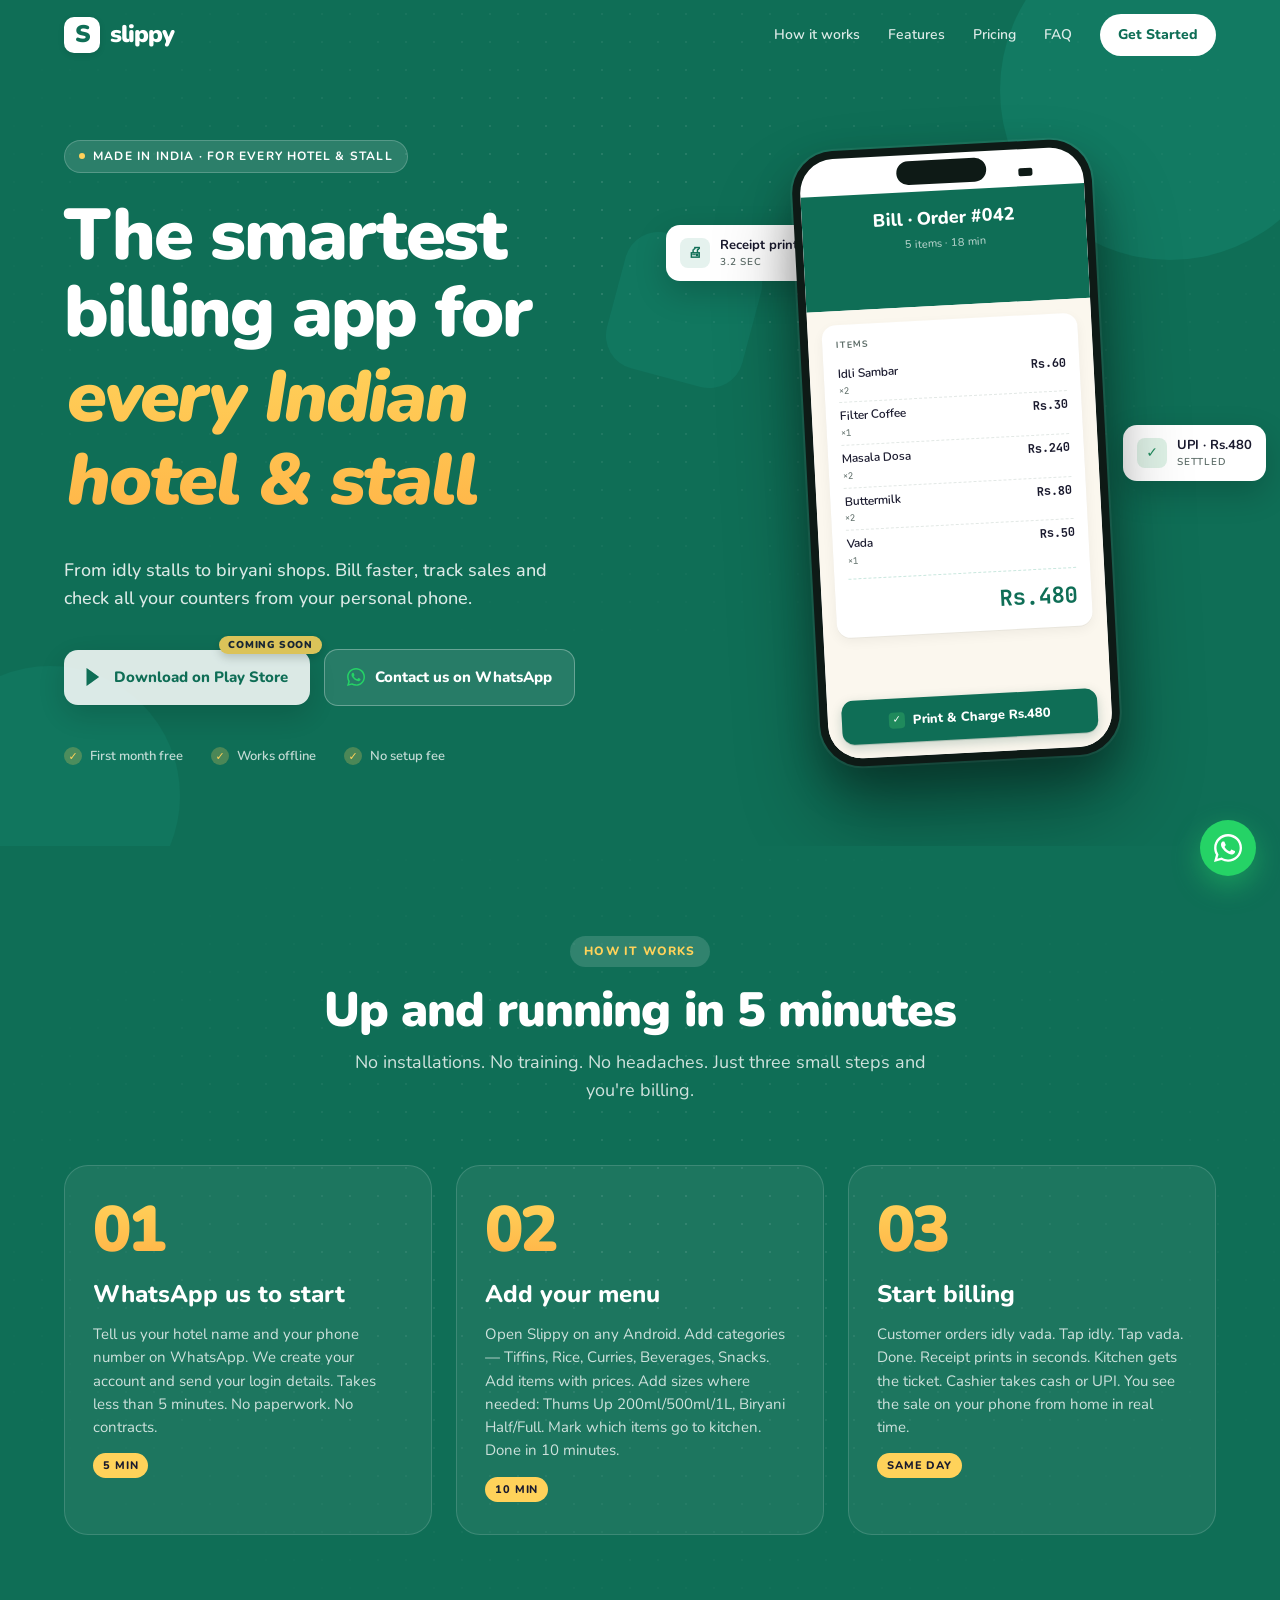
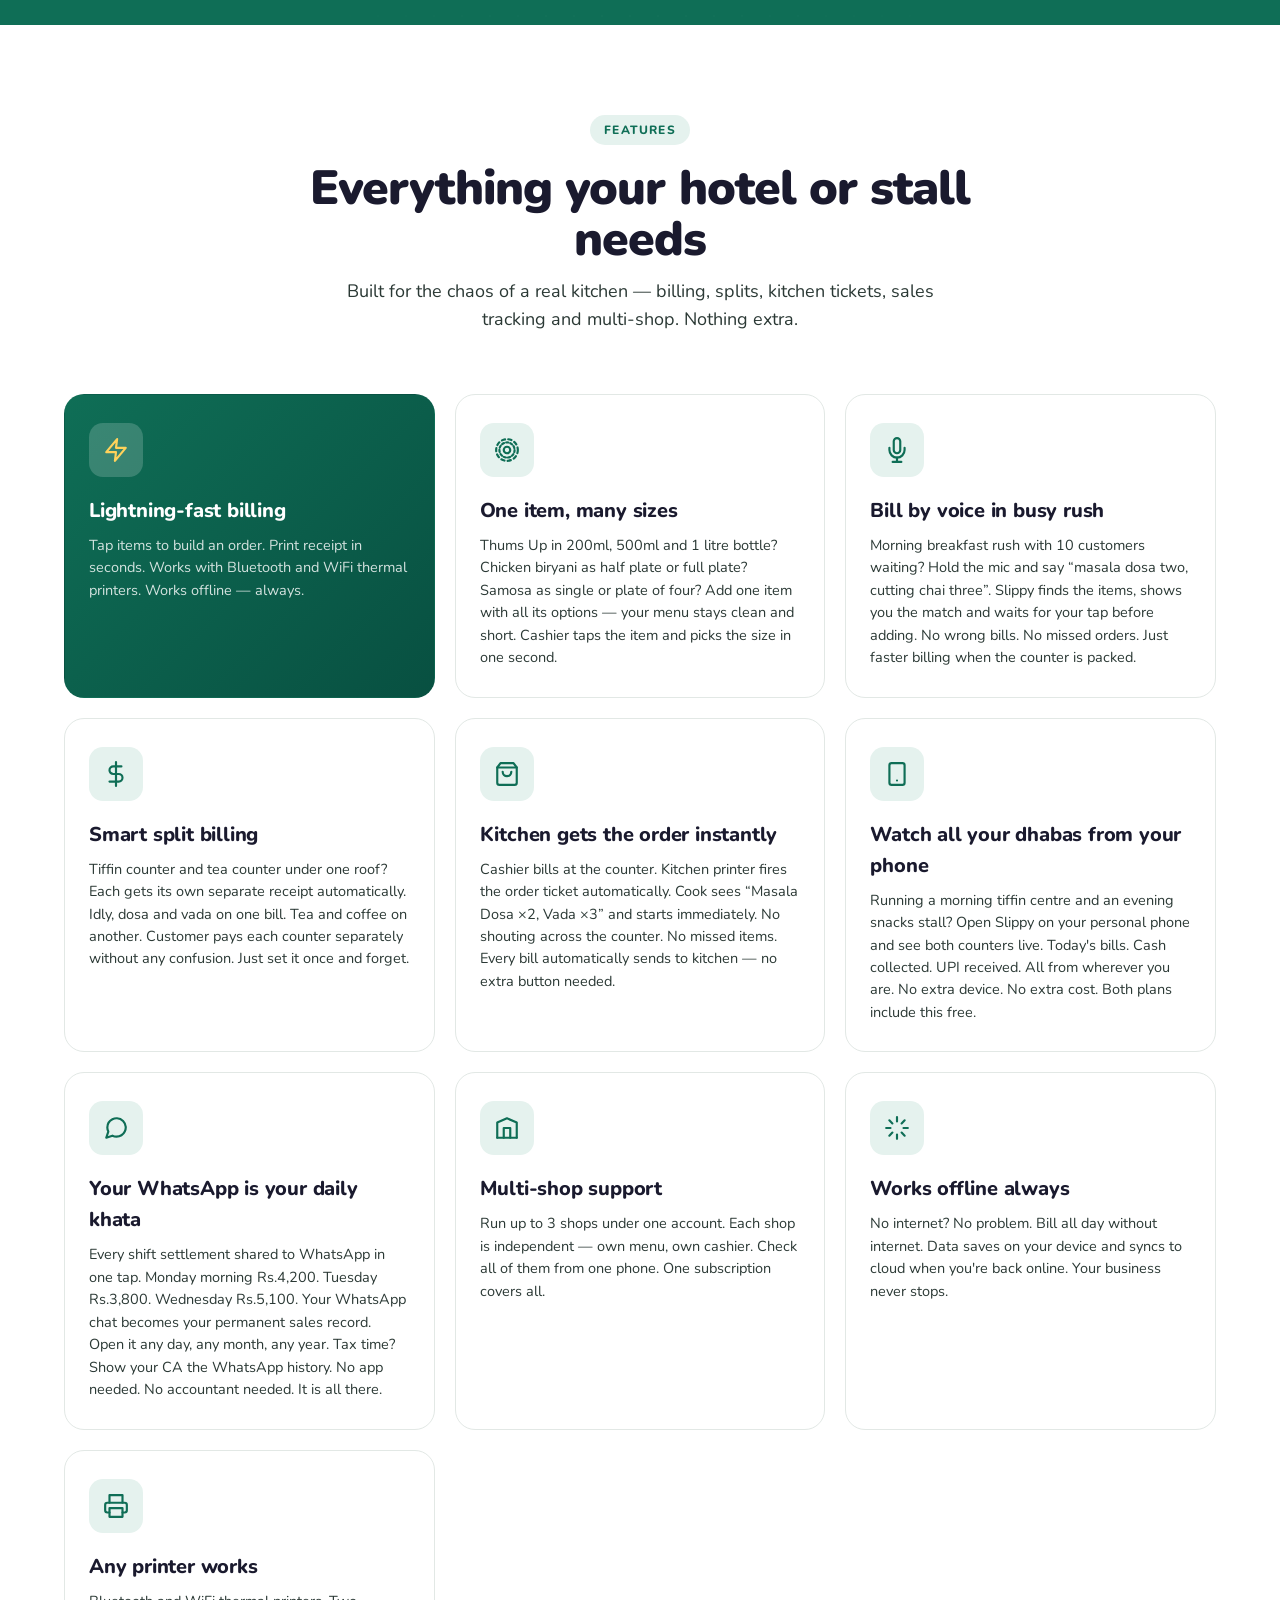
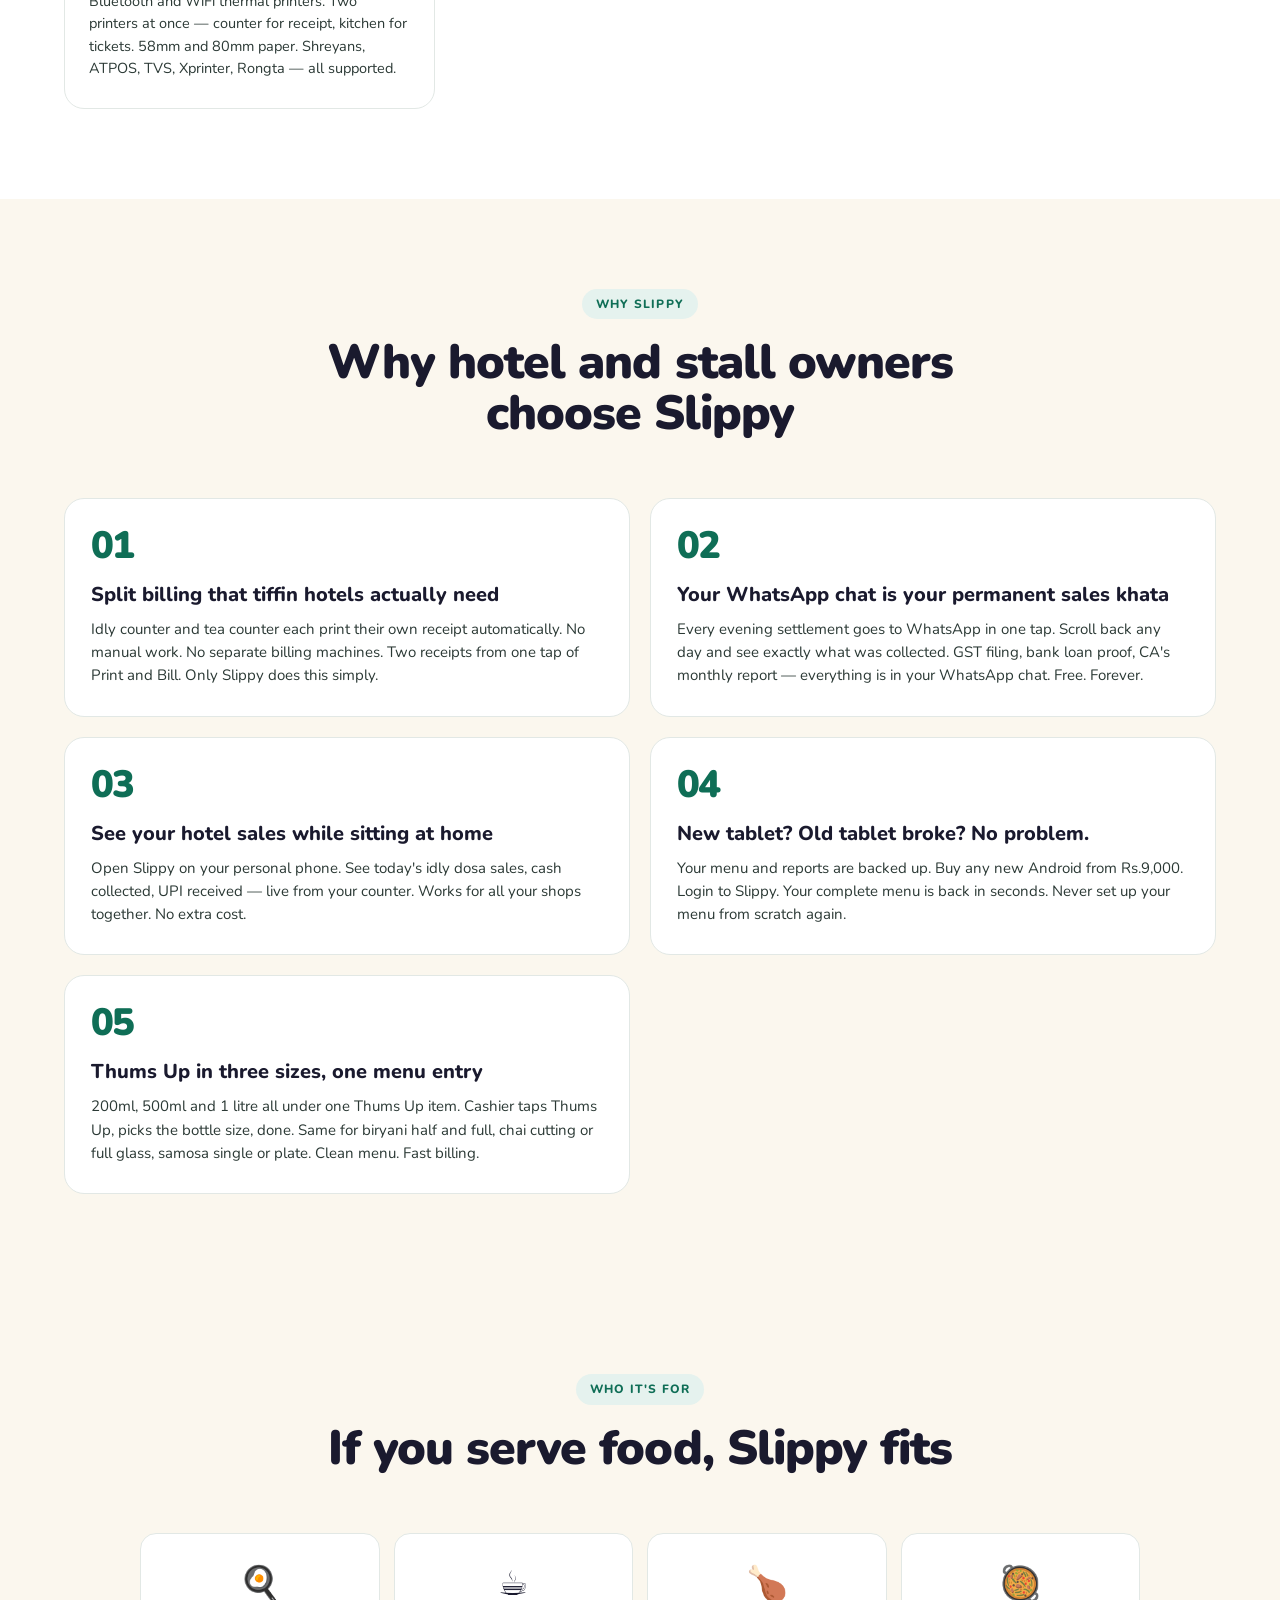
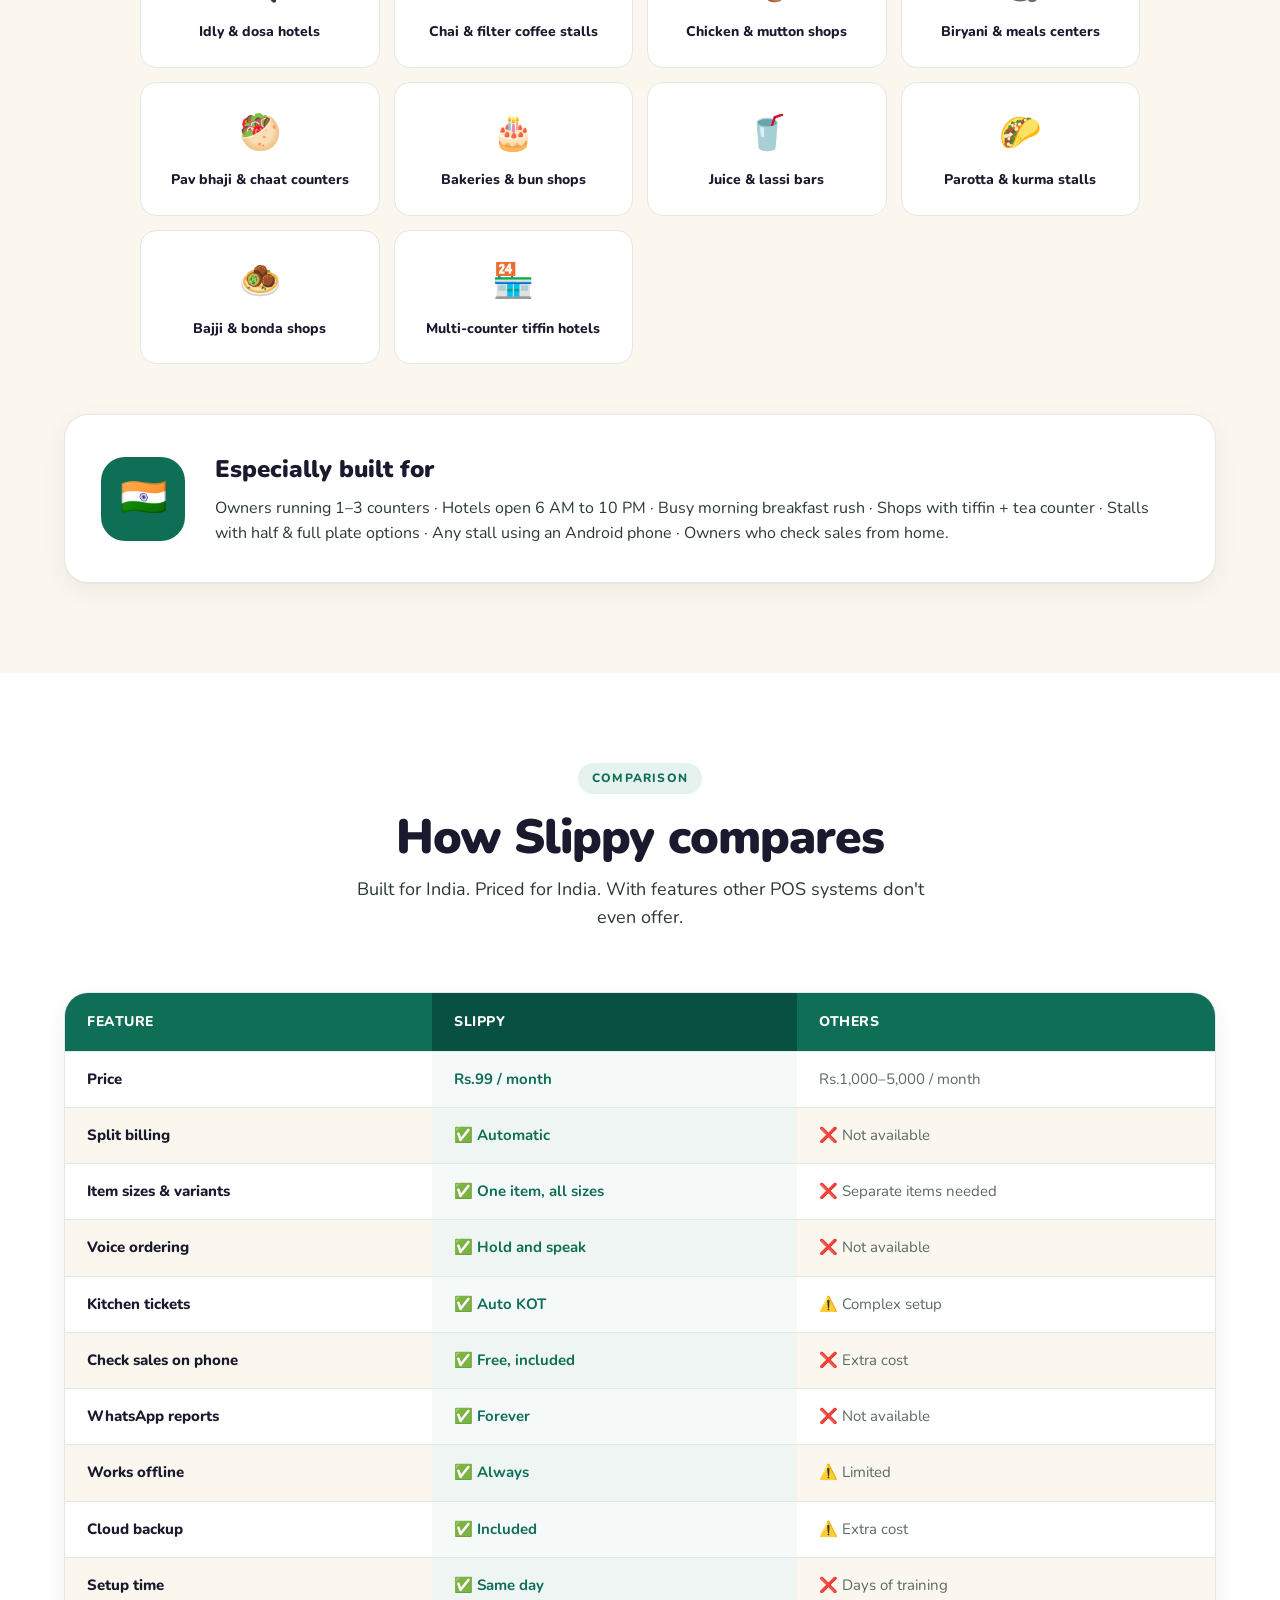
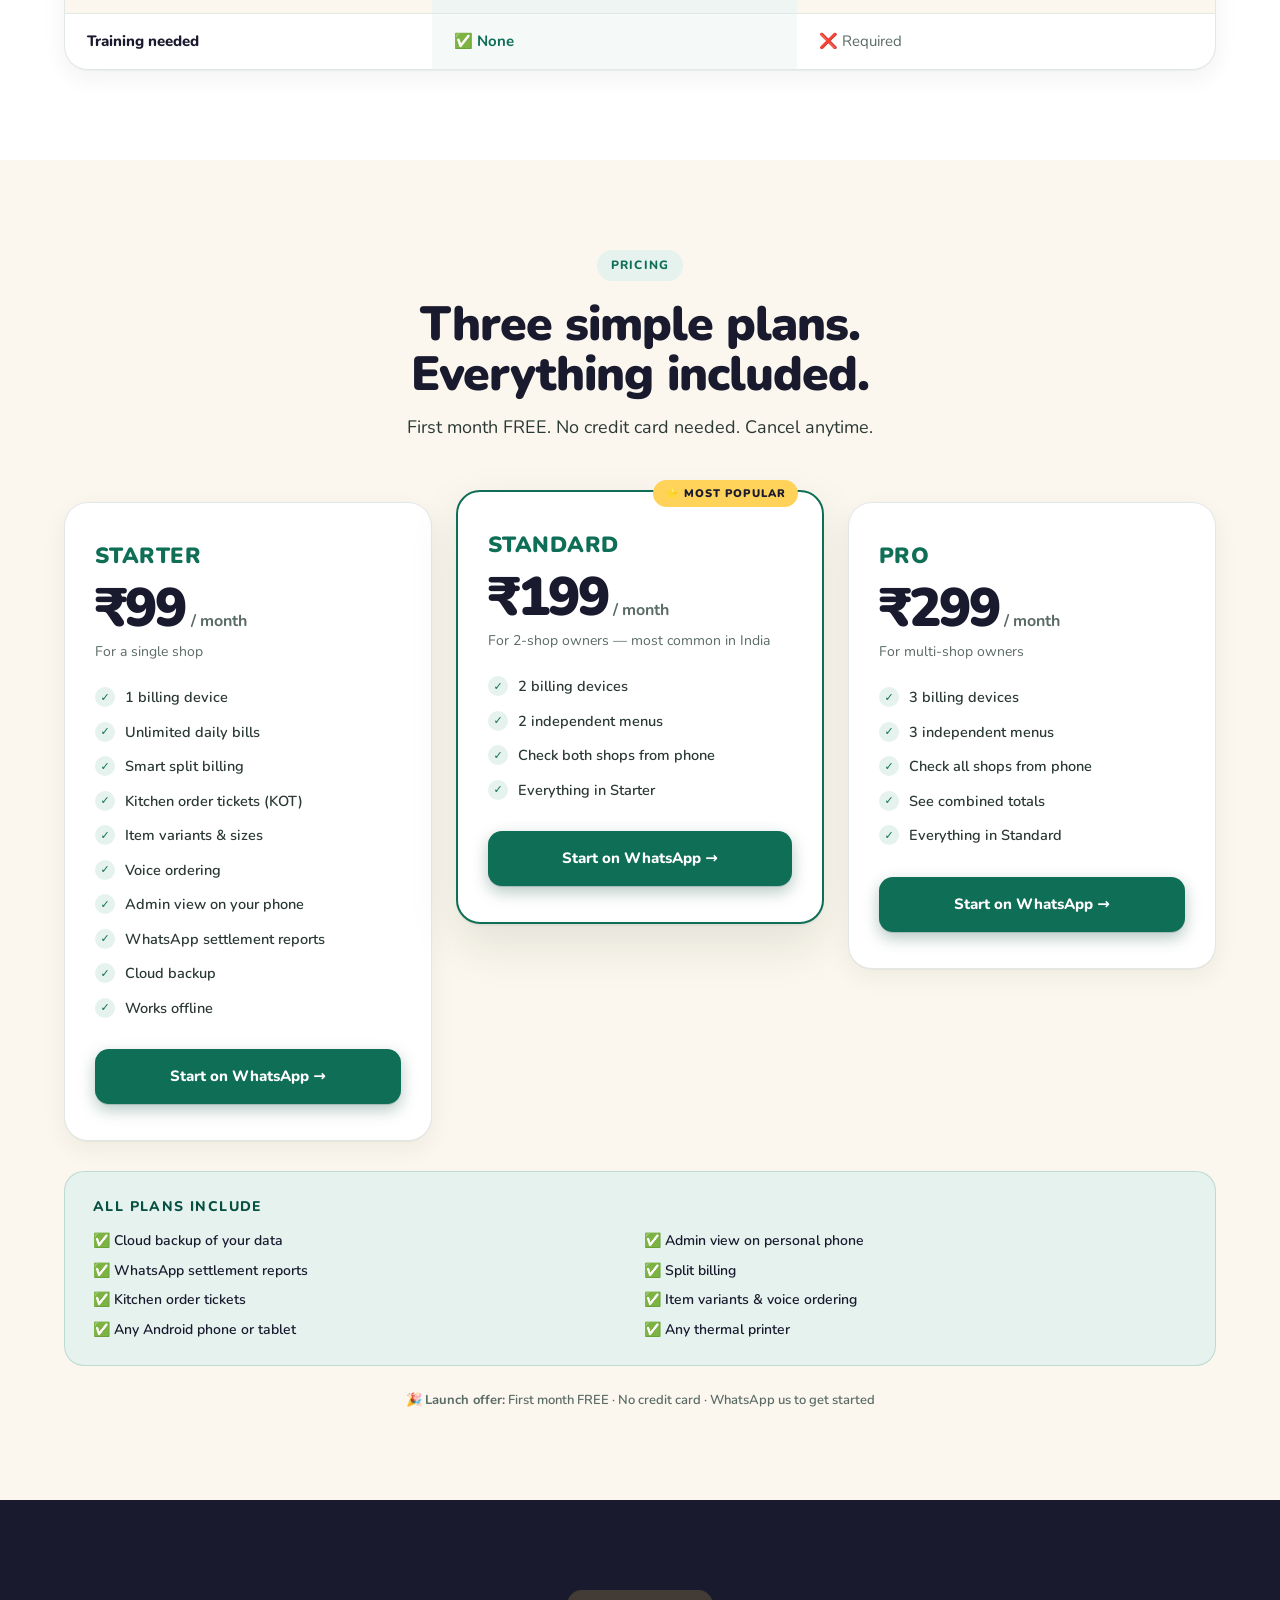
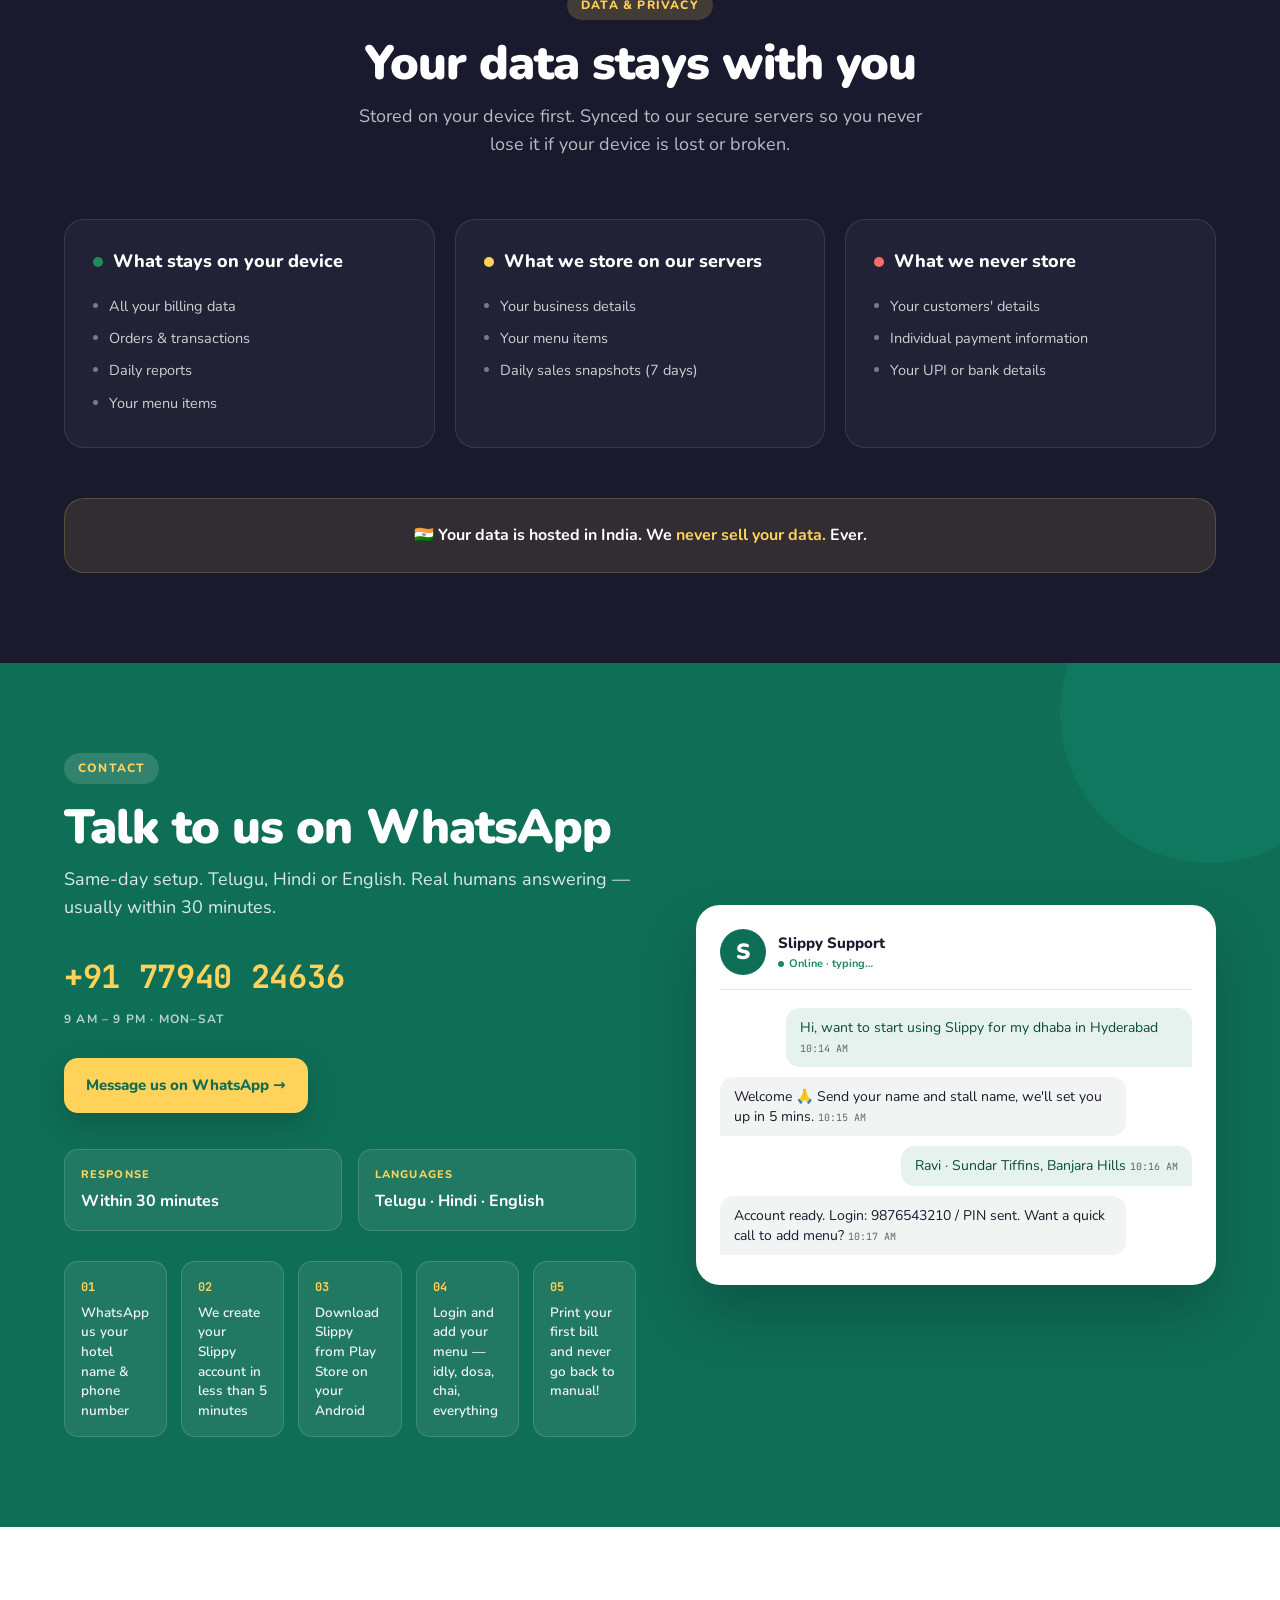
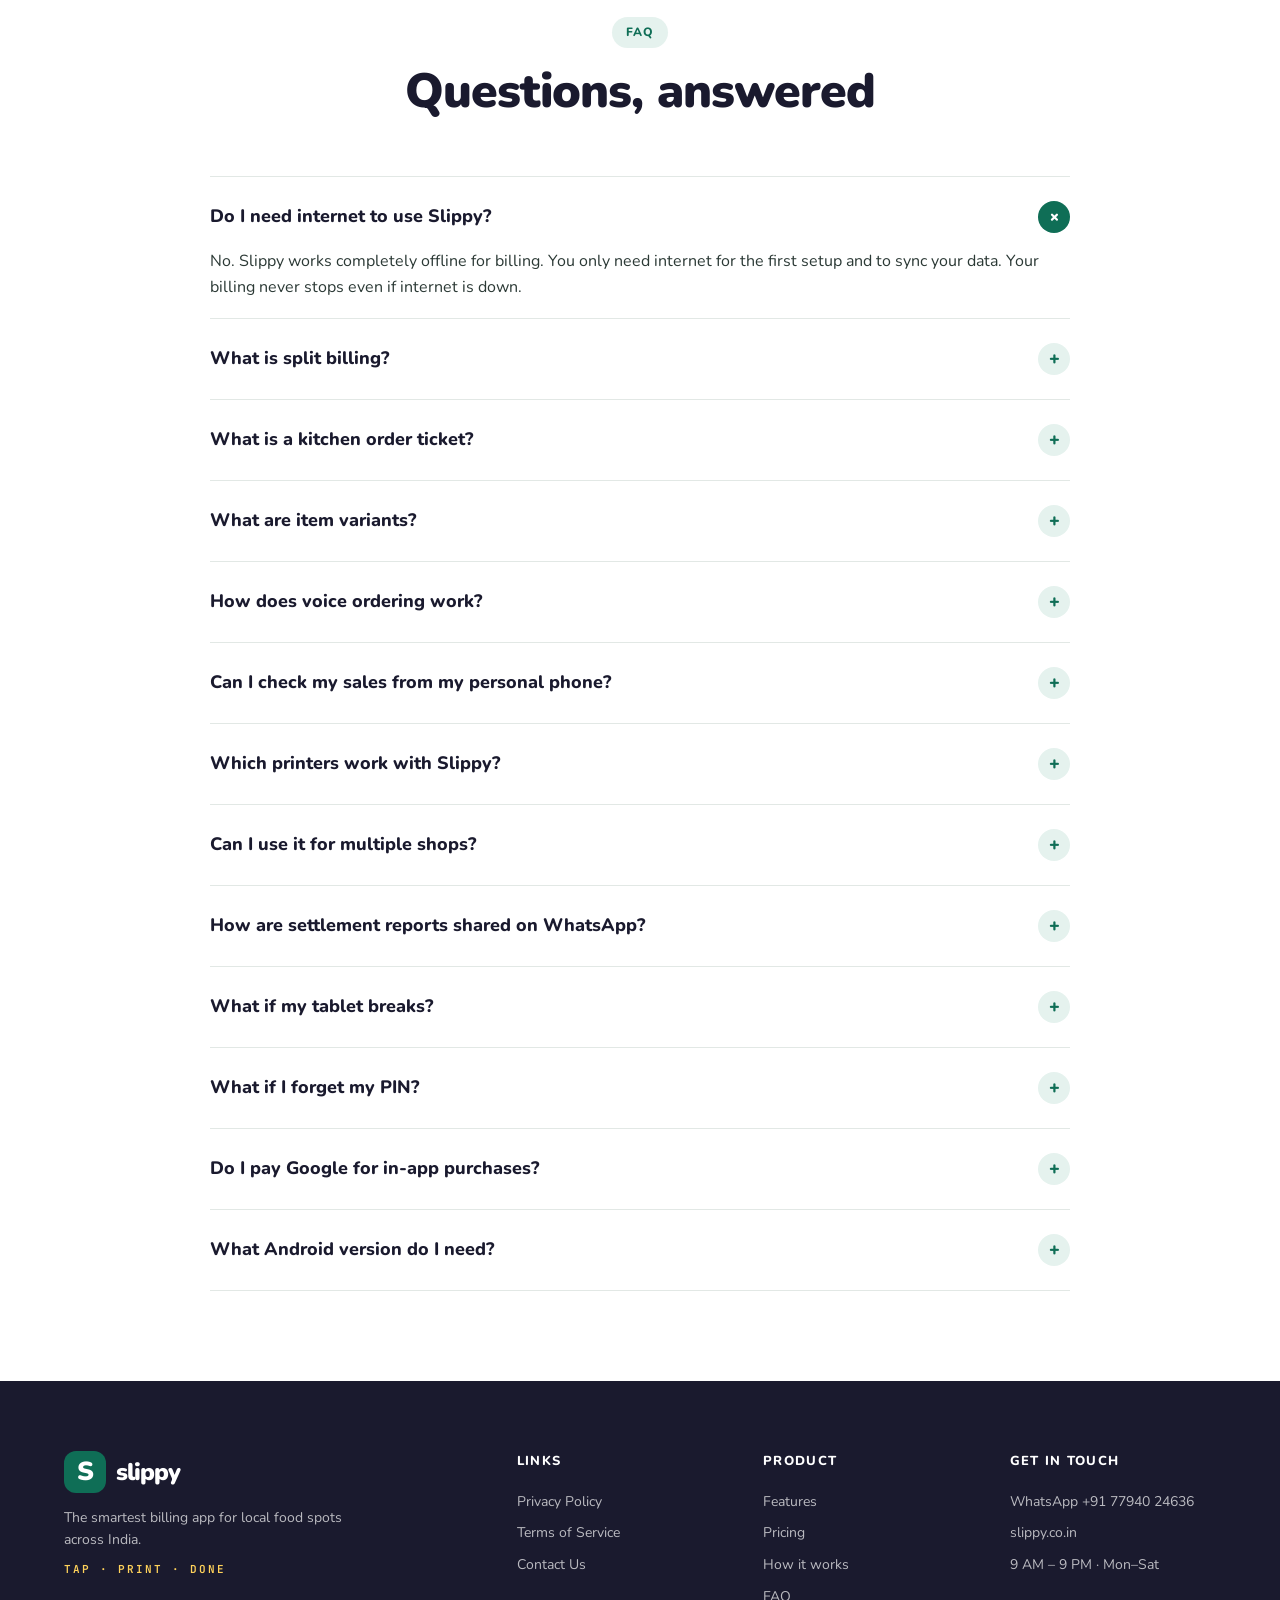
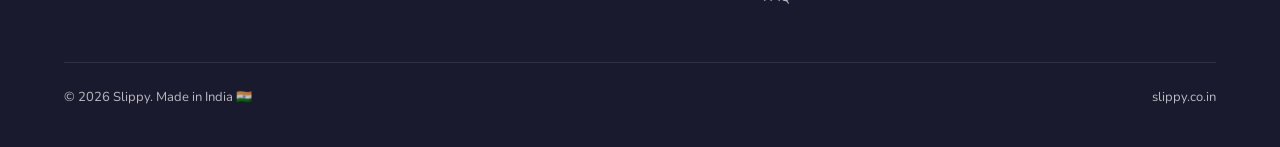
==== commit 5cab60cd: "Update landing page content Co-Authored-By: Claude Sonnet 4.6 <noreply@anthropic.com>" ====
--- a/index.html
+++ b/index.html
@@ -3,8 +3,8 @@
 <head>
 <meta charset="UTF-8">
 <meta name="viewport" content="width=device-width, initial-scale=1.0">
-<title>Slippy — The smartest billing app for Indian food stalls</title>
-<meta name="description" content="From idly stalls to biryani shops. Bill faster, track sales and check all your counters from your personal phone.">
+<title>Slippy — The smartest billing app for every Indian hotel &amp; stall</title>
+<meta name="description" content="For local food spots across India. Bill faster, track sales and check all your counters from your personal phone.">
 <link rel="stylesheet" href="styles.css">
 <style>
 /* Comparison-table local styles */
@@ -82,8 +82,8 @@
   <div class="wrap">
     <div class="row">
       <div>
-        <div class="eyebrow reveal"><span class="dot"></span>Made in India · For Indian food stalls</div>
-        <h1 class="reveal d1">The smartest billing app for <span class="em">Indian food stalls</span></h1>
+        <div class="eyebrow reveal"><span class="dot"></span>Made in India · For every hotel &amp; stall</div>
+        <h1 class="reveal d1">The smartest billing app for <span class="em">every Indian hotel &amp; stall</span></h1>
         <p class="sub reveal d2">From idly stalls to biryani shops. Bill faster, track sales and check all your counters from your personal phone.</p>
         <div class="ctas reveal d3">
           <span class="btn btn-primary btn-disabled">
@@ -165,7 +165,7 @@
   <div class="wrap">
     <div class="section-head">
       <div class="eyebrow-pill reveal">Features</div>
-      <h2 class="section-title reveal d1">Everything an Indian food stall needs</h2>
+      <h2 class="section-title reveal d1">Everything your hotel or stall needs</h2>
       <p class="section-sub reveal d2">Built for the chaos of a real kitchen — billing, splits, kitchen tickets, sales tracking and multi-shop. Nothing extra.</p>
     </div>
     <div class="features-grid">
@@ -228,7 +228,7 @@
   <div class="wrap">
     <div class="section-head">
       <div class="eyebrow-pill reveal">Why Slippy</div>
-      <h2 class="section-title reveal d1">Why food stall owners choose Slippy</h2>
+      <h2 class="section-title reveal d1">Why hotel and stall owners choose Slippy</h2>
     </div>
     <div class="why-grid">
       <div class="why-card reveal"><div class="num">01</div><h3>Split billing that tiffin hotels actually need</h3><p>Idly counter and tea counter each print their own receipt automatically. No manual work. No separate billing machines. Two receipts from one tap of Print and Bill. Only Slippy does this simply.</p></div>
@@ -493,7 +493,7 @@
           <div class="mark">S</div>
           <div class="word">slippy</div>
         </div>
-        <p>The smartest billing app for Indian food stalls.</p>
+        <p>The smartest billing app for local food spots across India.</p>
         <div class="tag">TAP · PRINT · DONE</div>
       </div>
       <div>
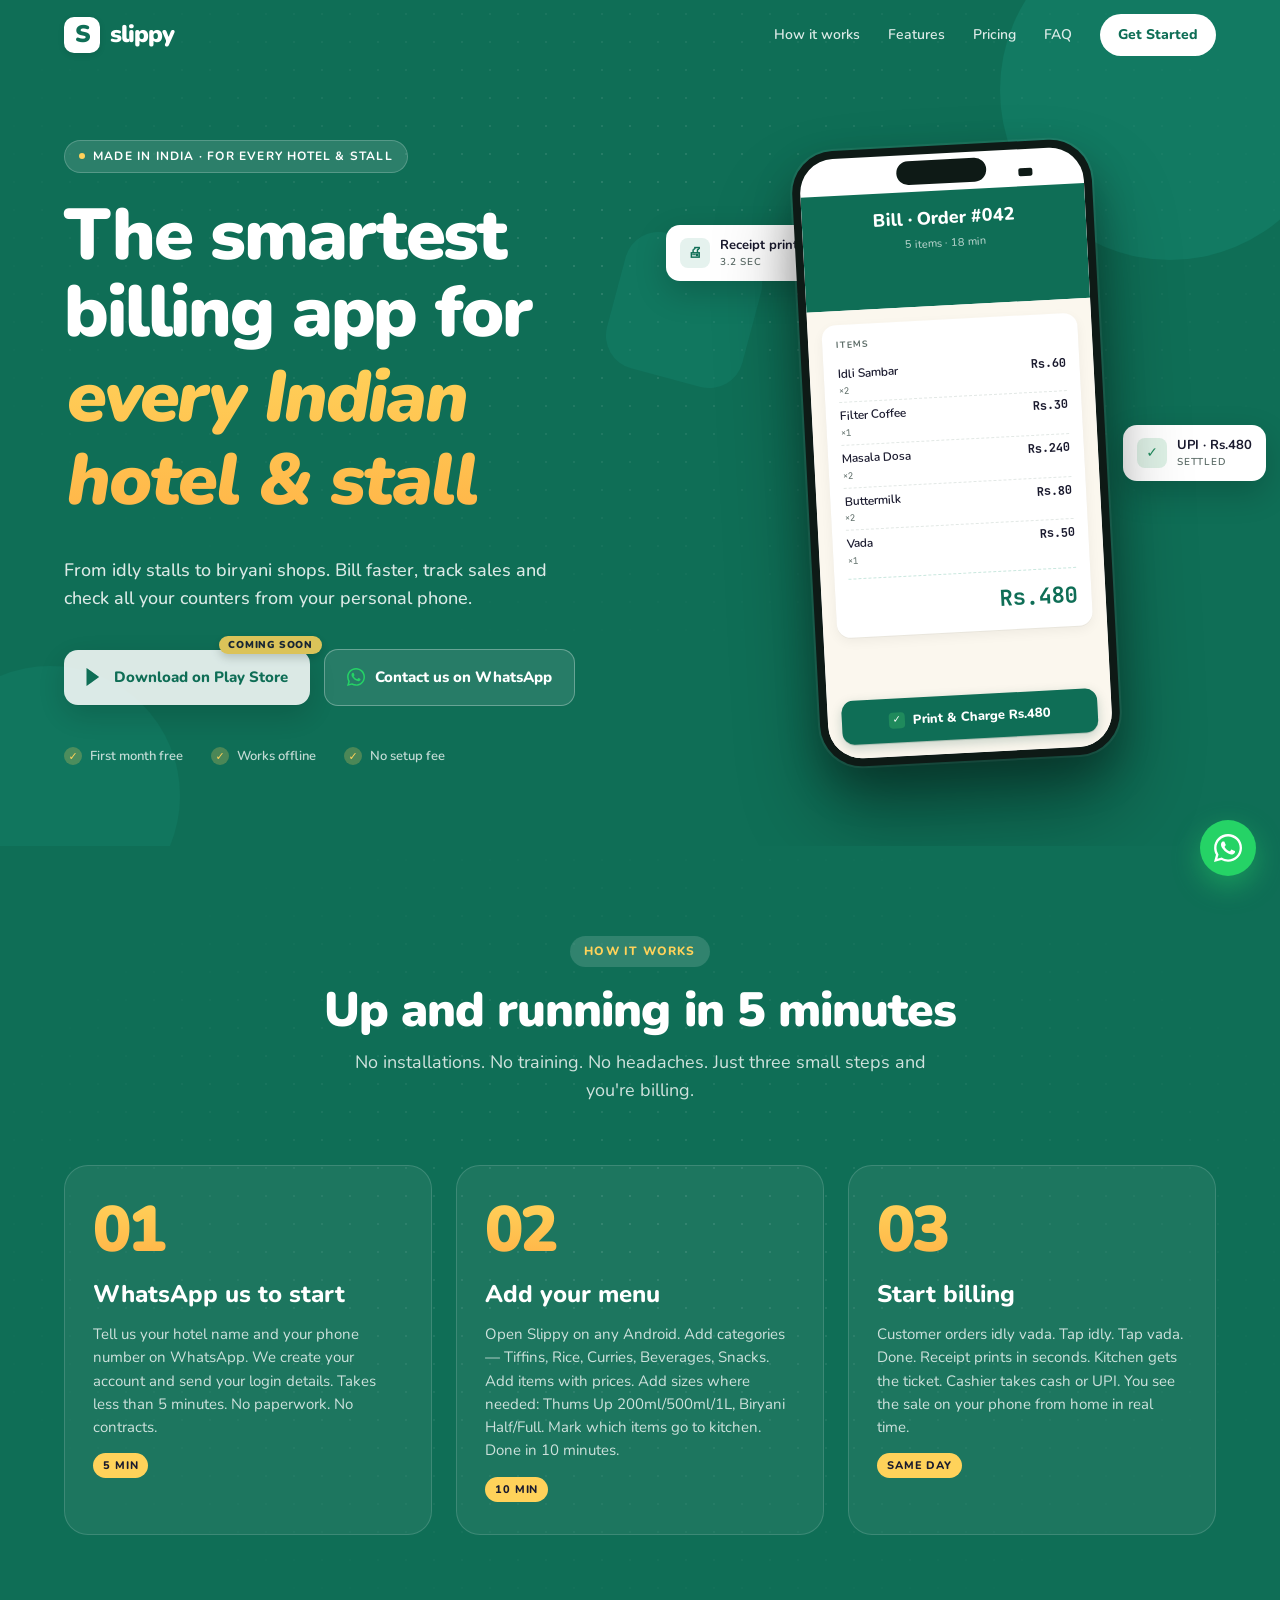
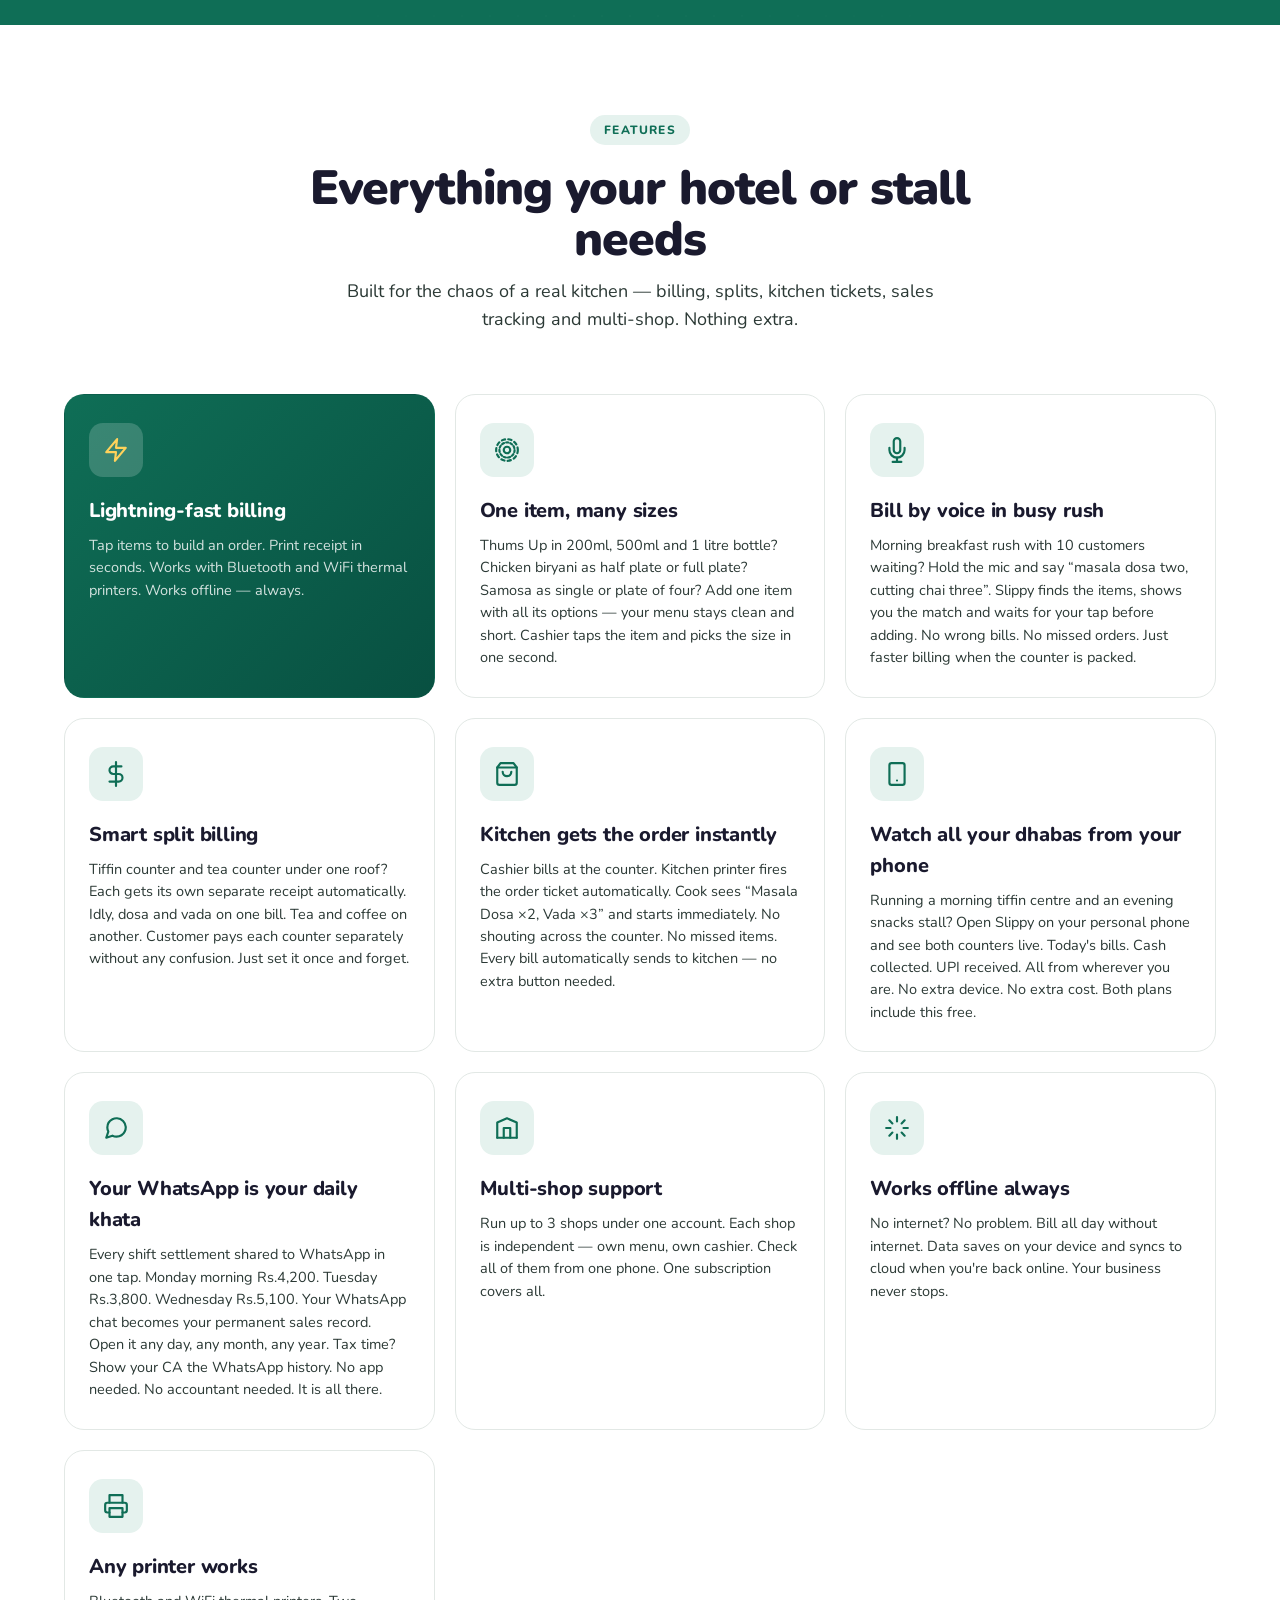
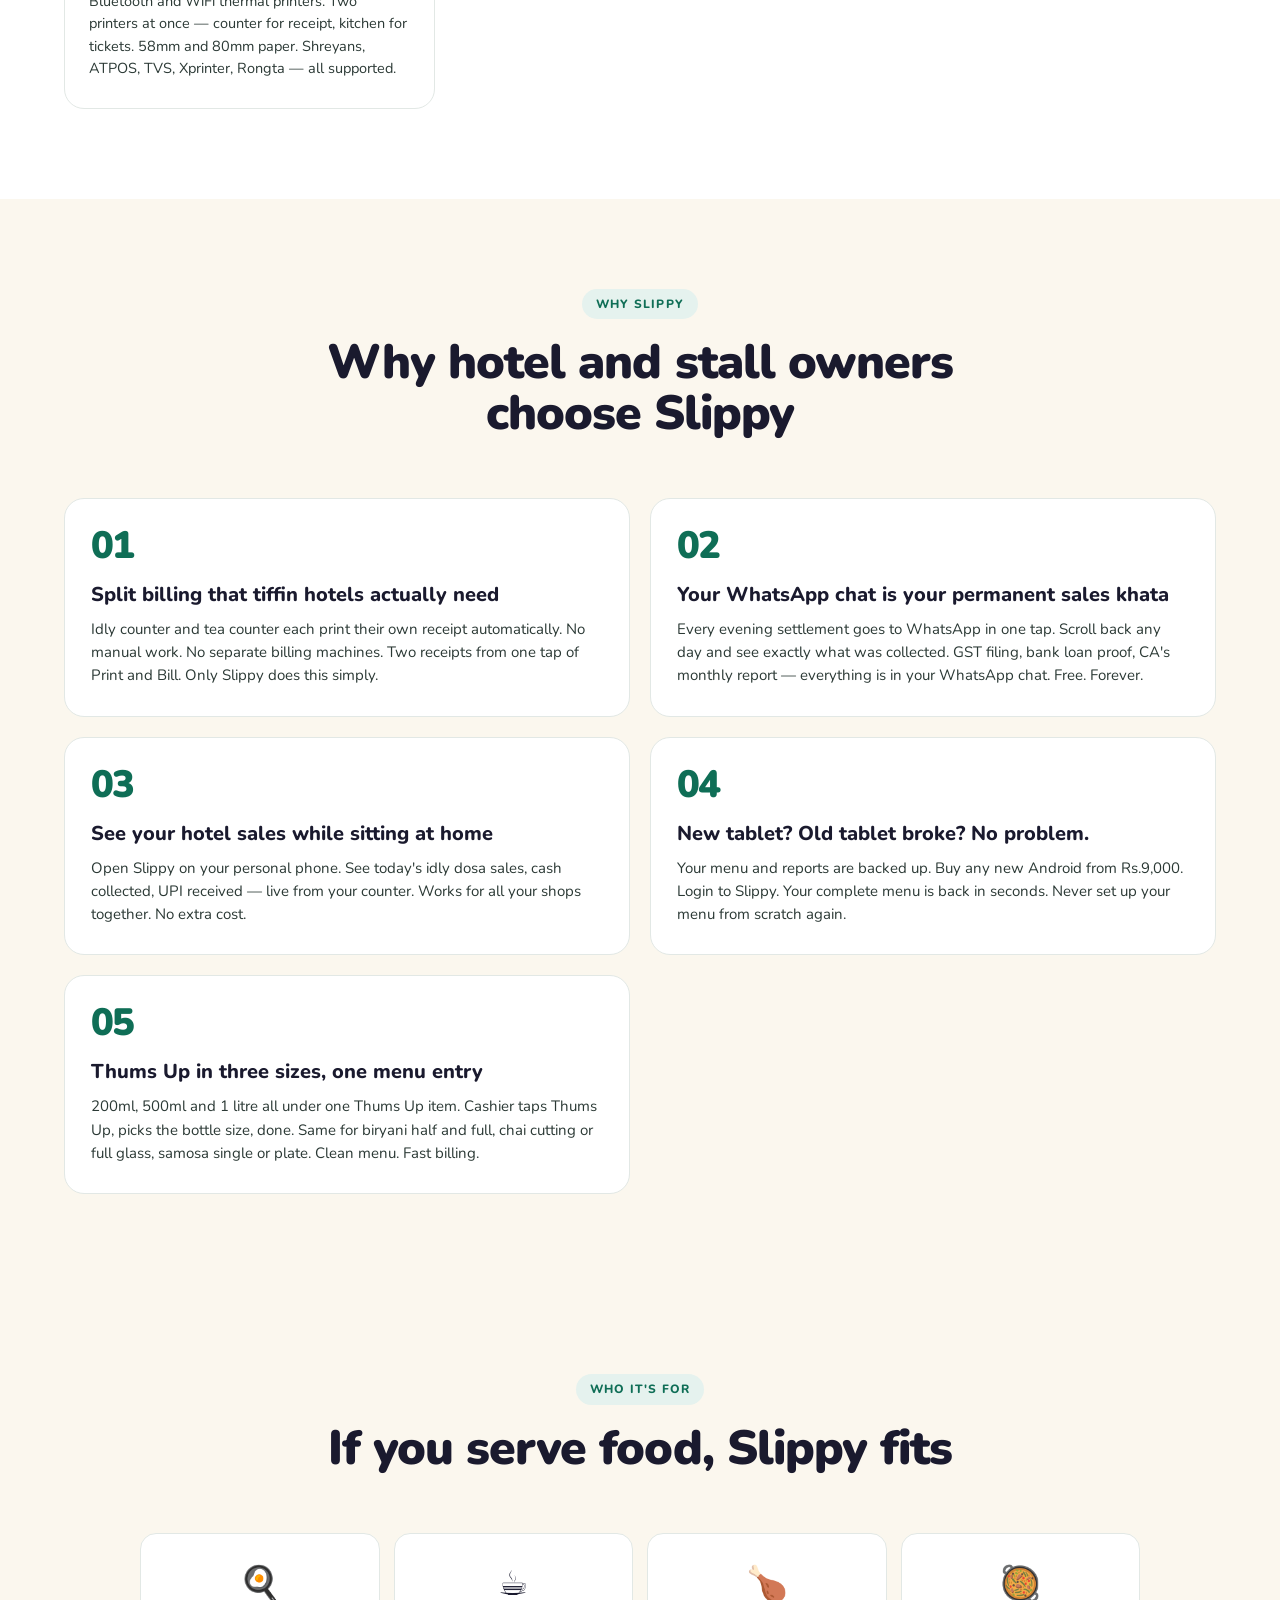
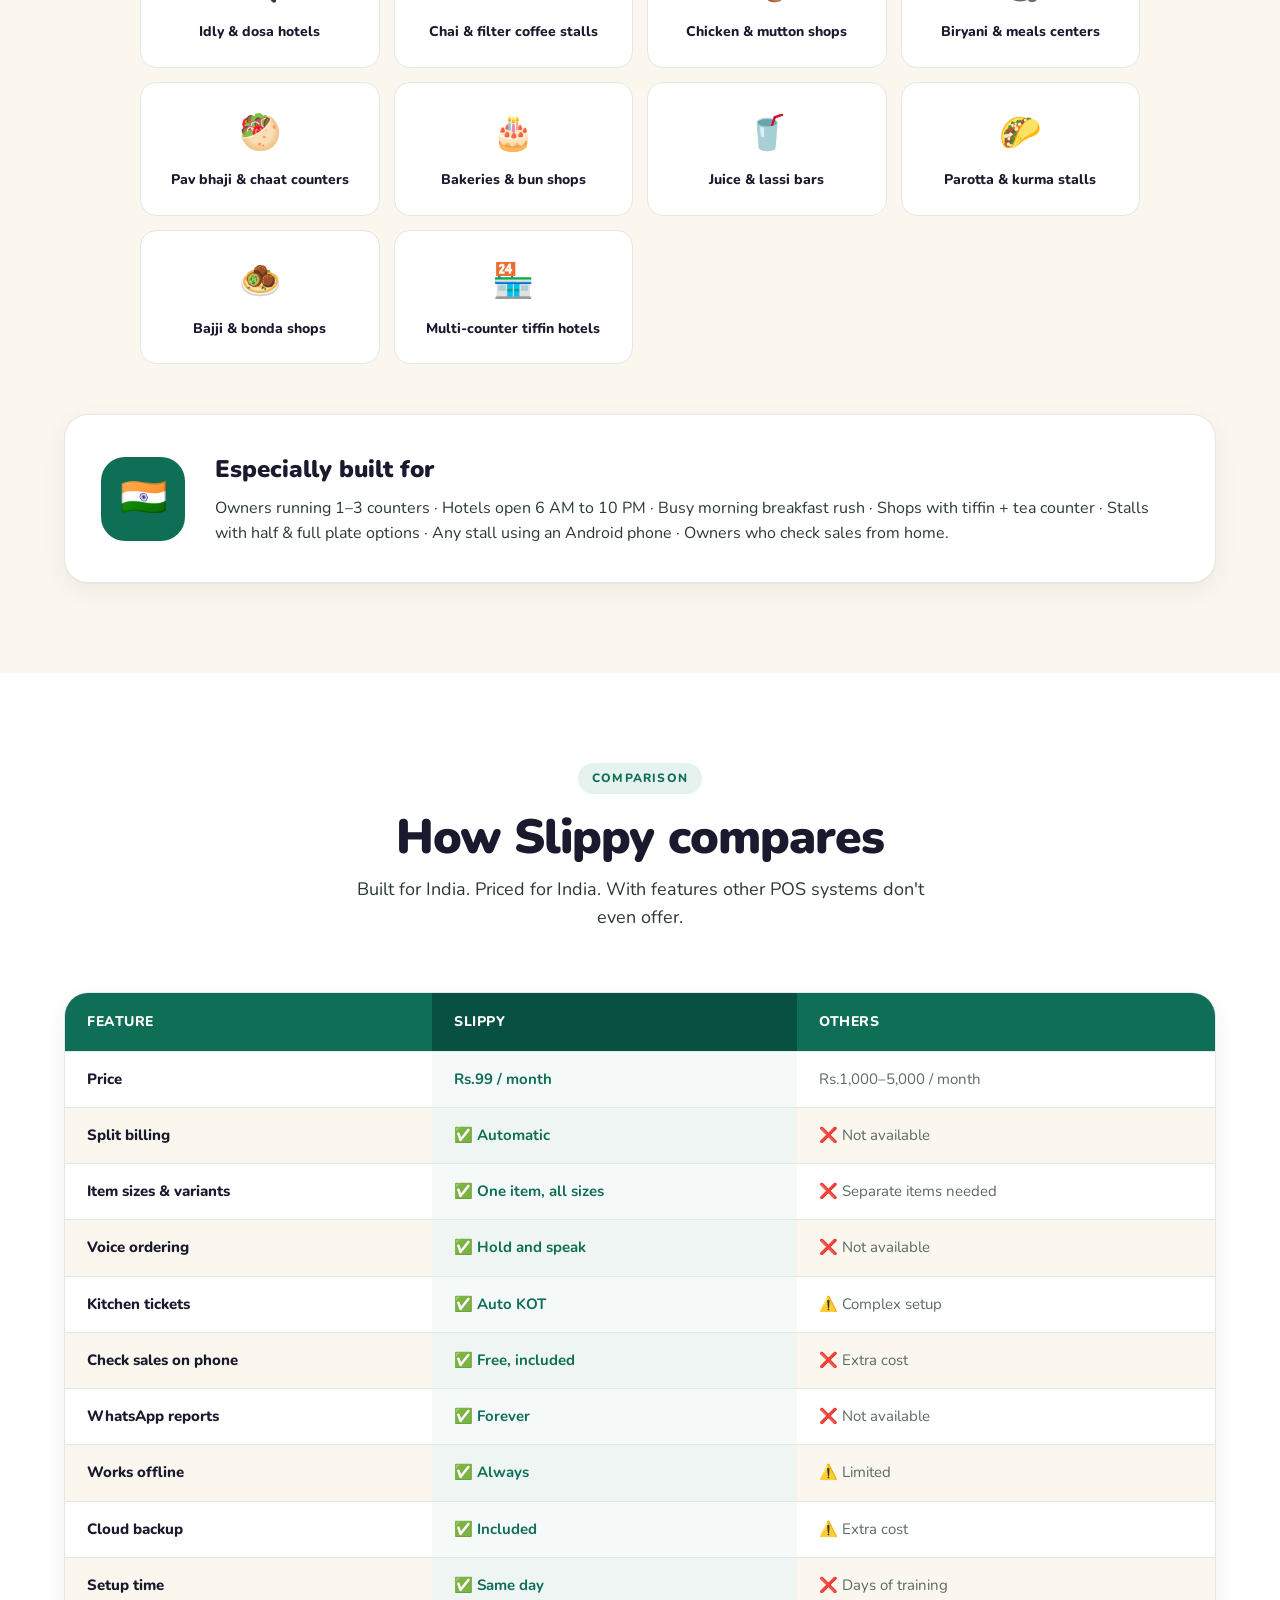
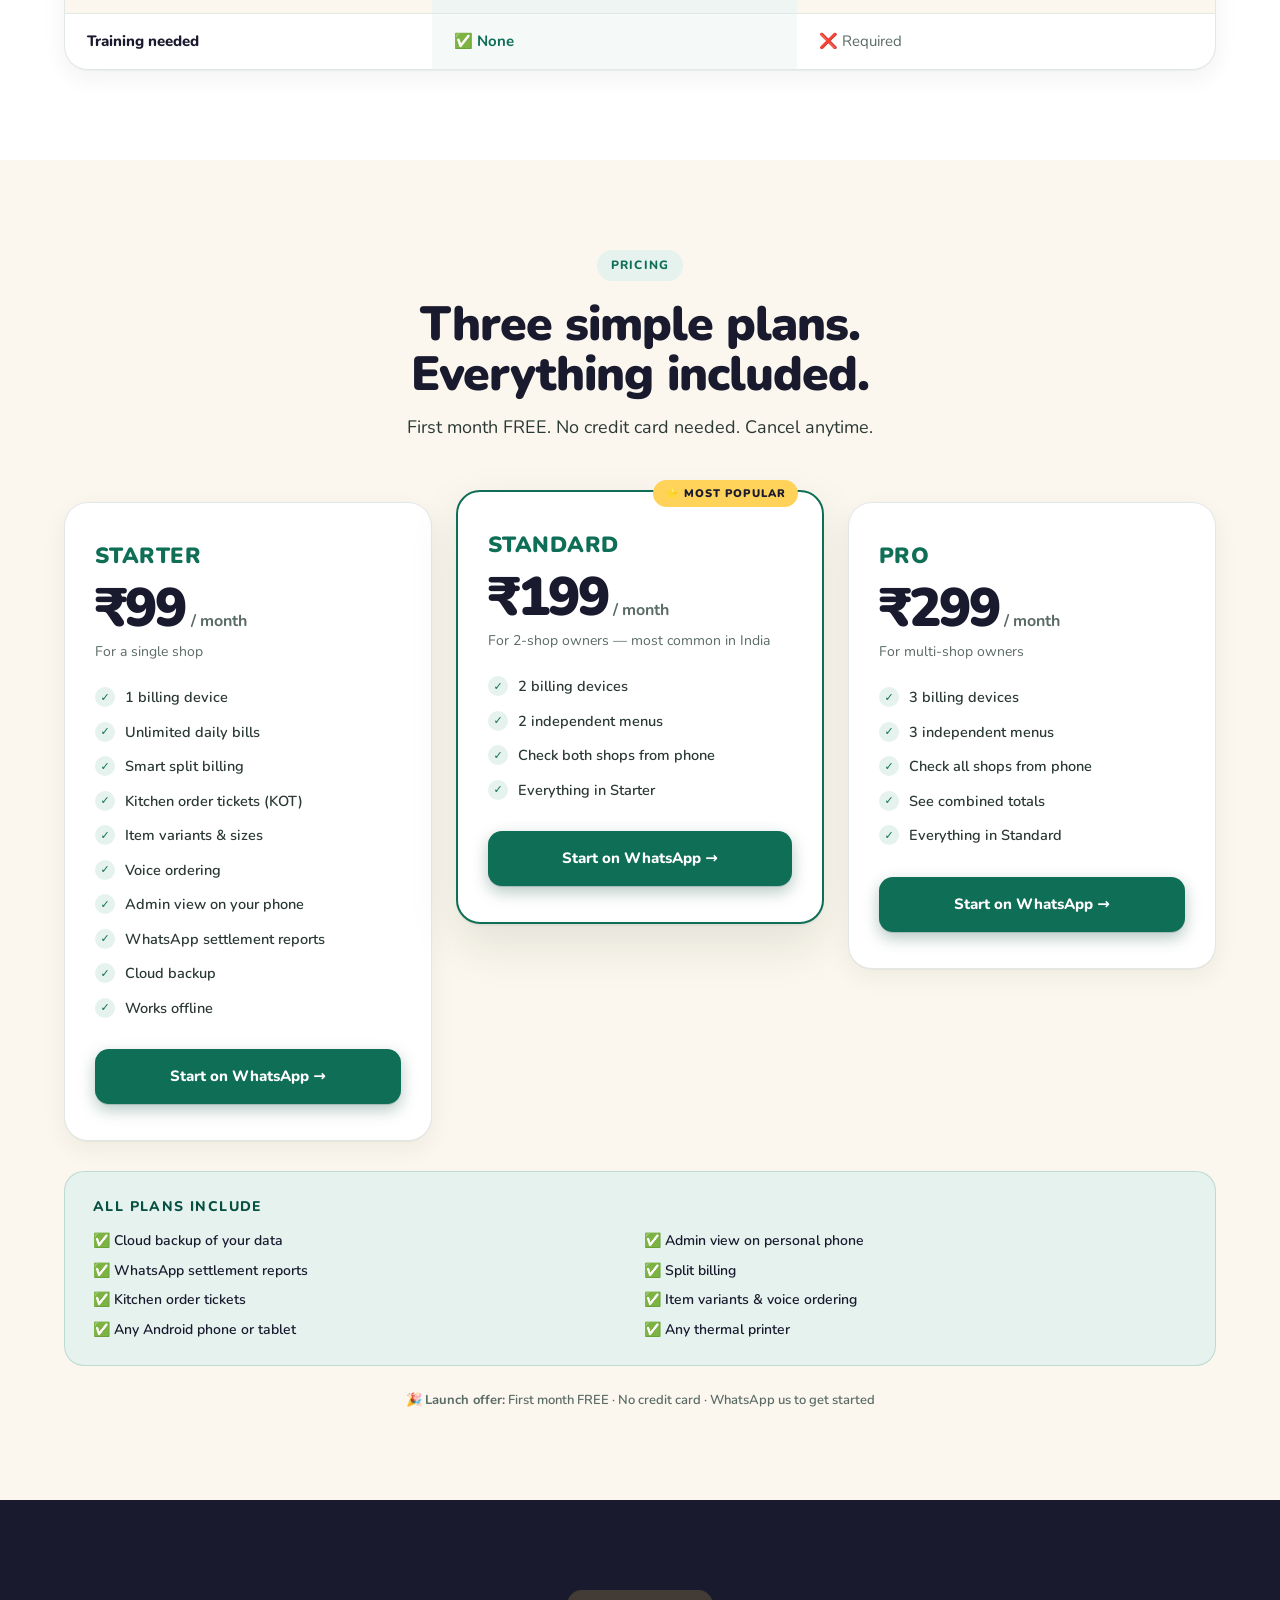
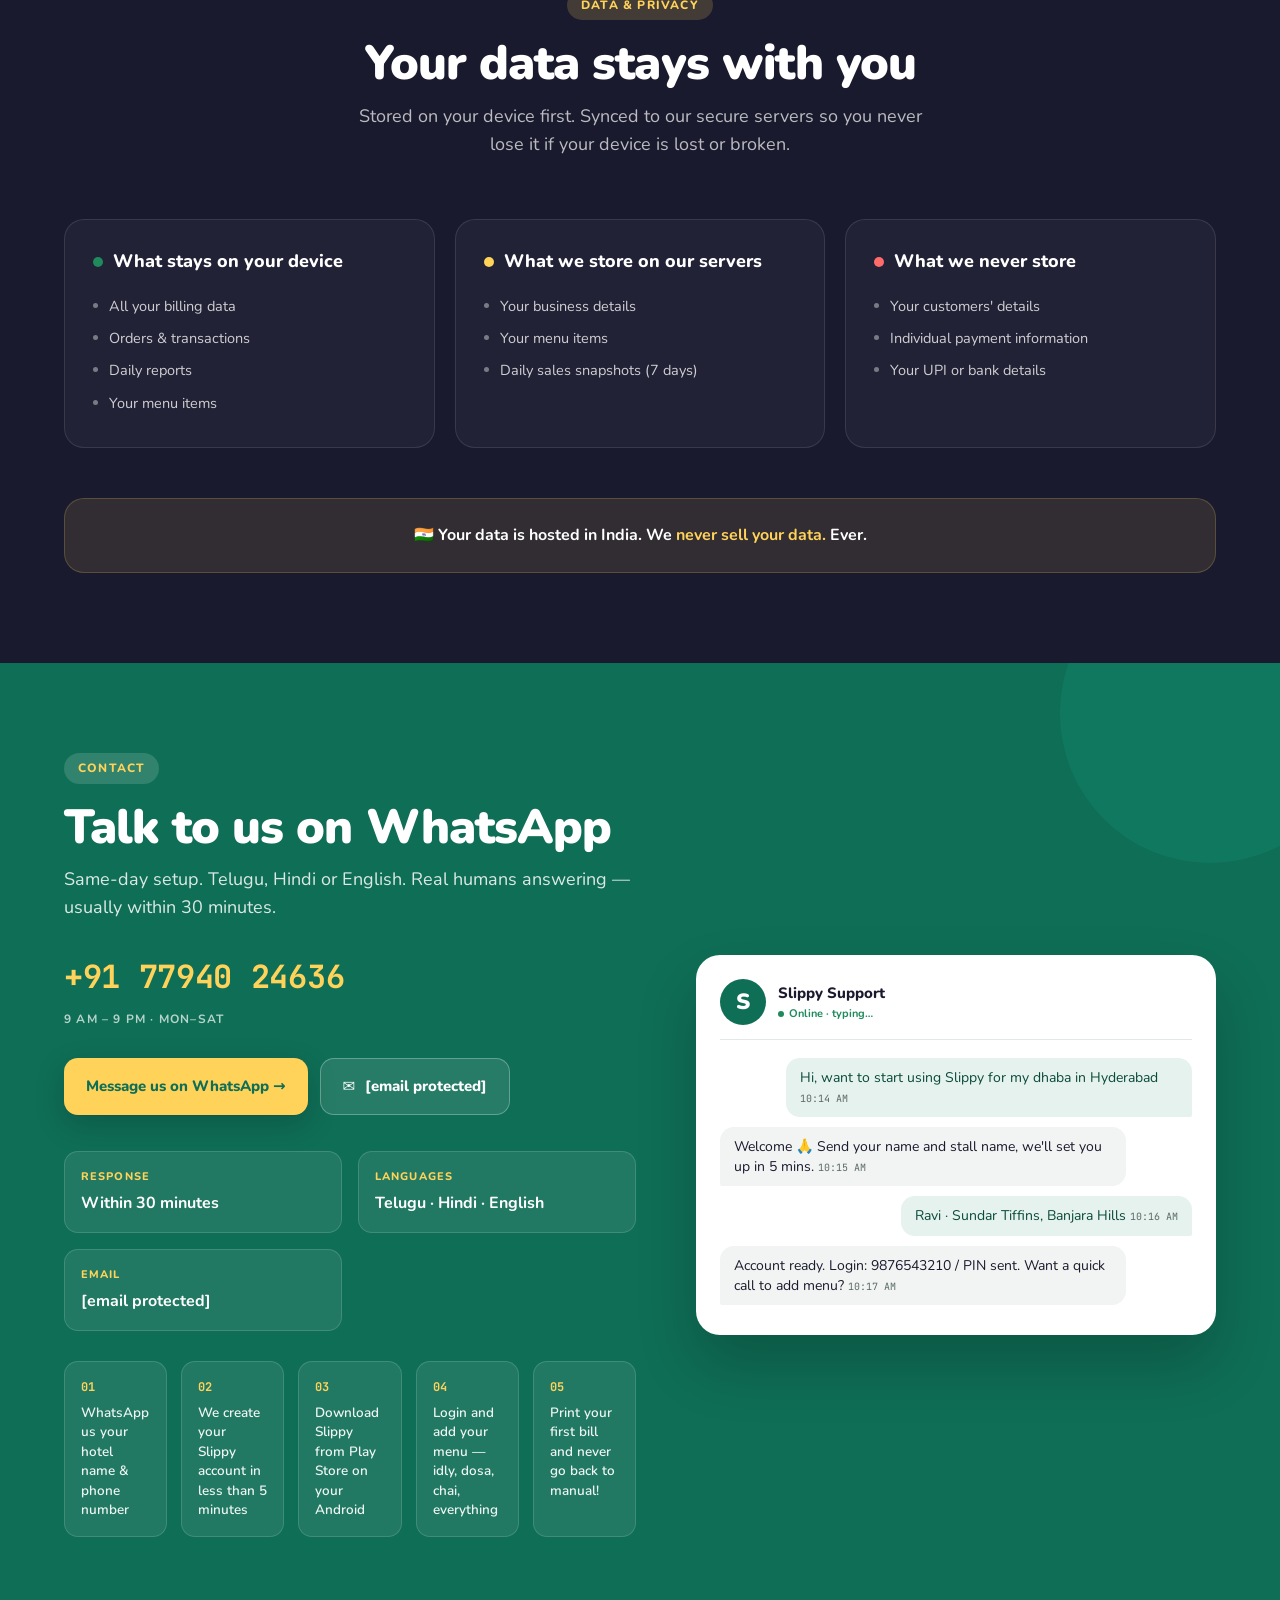
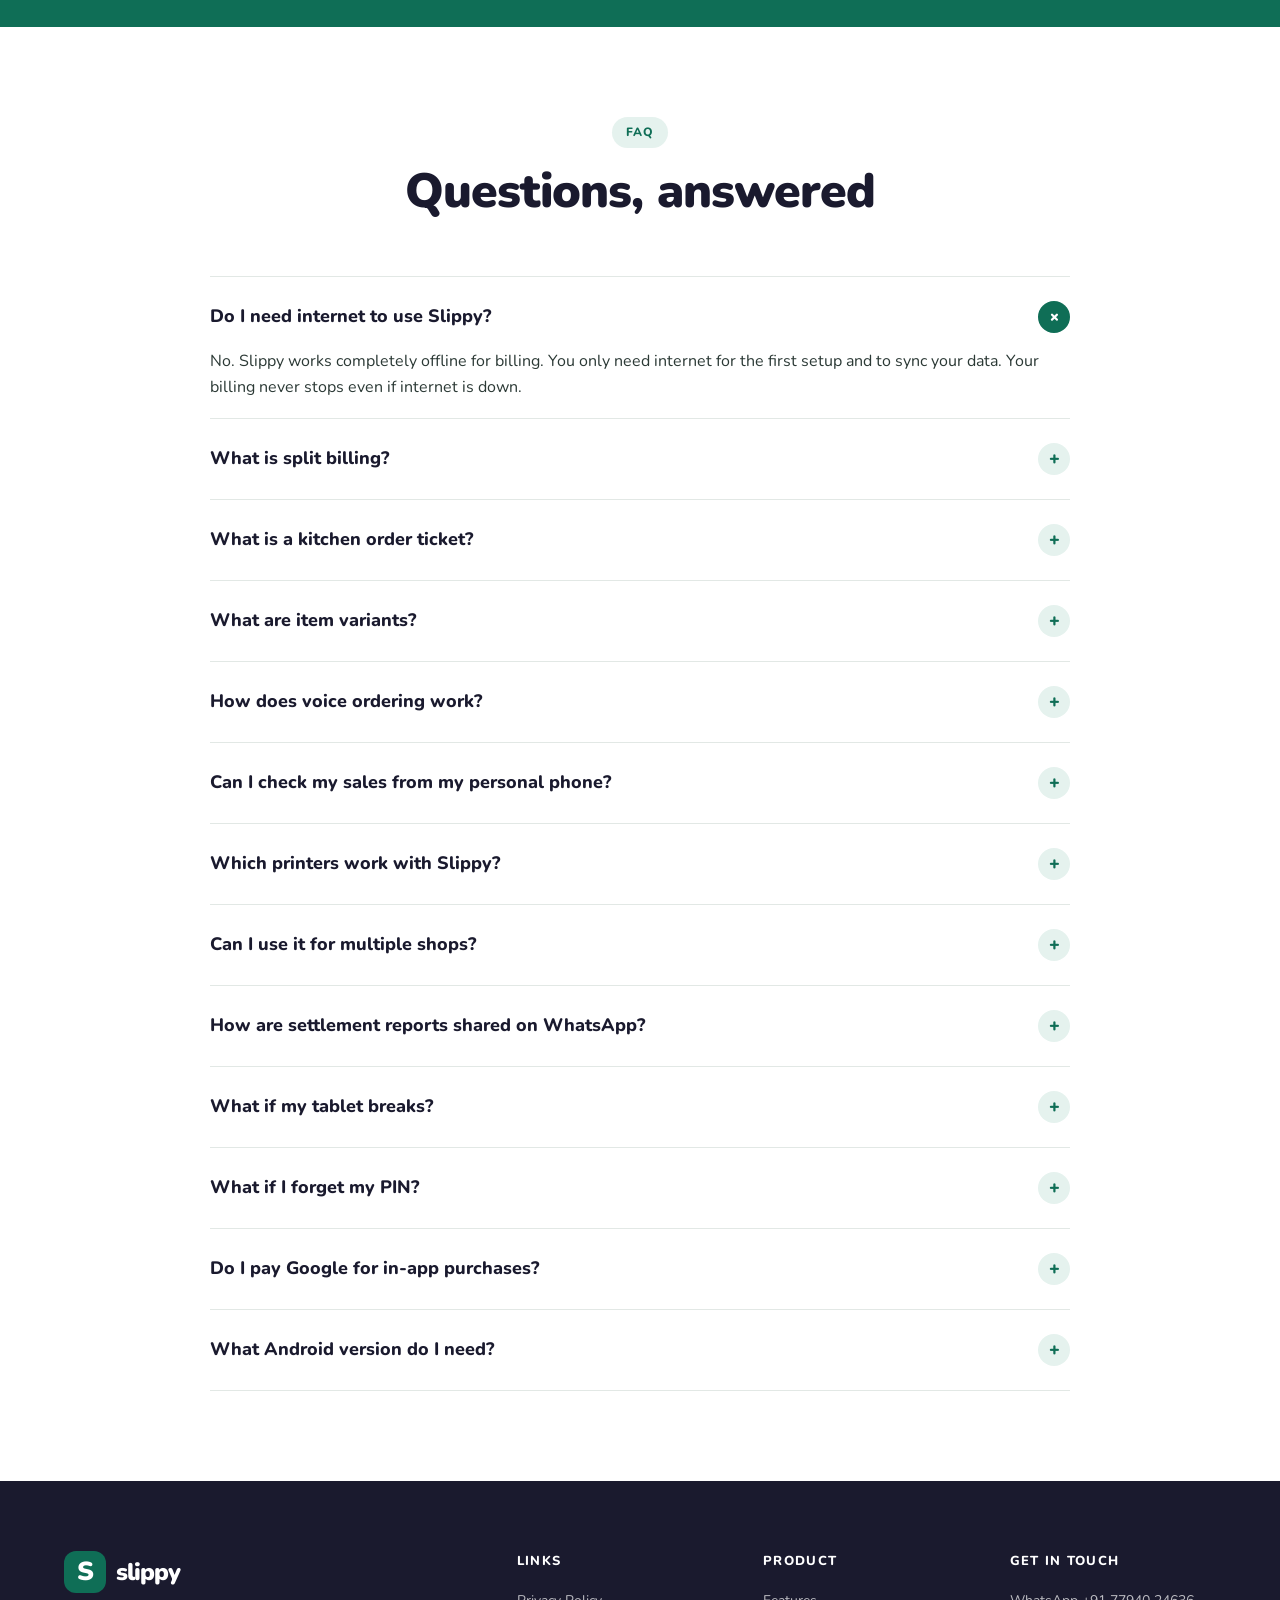
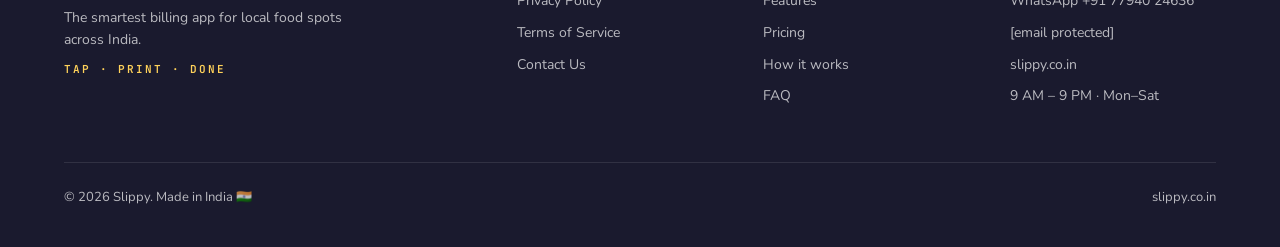
==== commit 7d6b6b36: "update: add support email to index and privacy pages Co-Authored-By: Claude Sonnet 4.6 <noreply@anth" ====
--- a/index.html
+++ b/index.html
@@ -422,14 +422,18 @@
         <p class="lead reveal d2">Same-day setup. Telugu, Hindi or English. Real humans answering — usually within 30 minutes.</p>
         <div class="number reveal d3">+91 77940 24636</div>
         <div class="number-tag reveal d3">9 AM – 9 PM · Mon–Sat</div>
-        <div class="ctas reveal d4">
+        <div class="ctas reveal d4" style="flex-wrap:wrap;gap:12px">
           <a href="https://wa.me/917794024636" class="btn btn-primary" target="_blank" rel="noopener" style="background:#FFD25A">
             Message us on WhatsApp →
           </a>
+          <a href="/cdn-cgi/l/email-protection#a0d3d5d0d0cfd2d4e0d3ccc9d0d0d98ec3cf8ec9ce" class="btn btn-secondary" style="background:rgba(255,255,255,0.10);color:#fff;border:1px solid rgba(255,255,255,0.28)">
+            ✉ <span class="__cf_email__" data-cfemail="eb989e9b9b84999fab9887829b9b92c58884c58285">[email&#160;protected]</span>
+          </a>
         </div>
         <div class="meta reveal d5">
           <div class="it"><div class="lab">Response</div><div class="v">Within 30 minutes</div></div>
           <div class="it"><div class="lab">Languages</div><div class="v">Telugu · Hindi · English</div></div>
+          <div class="it"><div class="lab">Email</div><div class="v"><a href="/cdn-cgi/l/email-protection" class="__cf_email__" data-cfemail="e5969095958a9791a596898c95959ccb868acb8c8b">[email&#160;protected]</a></div></div>
         </div>
         <div class="steps-mini reveal d5">
           <div class="si"><div class="n">01</div><div class="t">WhatsApp us your hotel name &amp; phone number</div></div>
@@ -499,7 +503,7 @@
       <div>
         <h4>Links</h4>
         <ul>
-          <li><a href="#">Privacy Policy</a></li>
+          <li><a href="privacy.html">Privacy Policy</a></li>
           <li><a href="#">Terms of Service</a></li>
           <li><a href="#contact">Contact Us</a></li>
         </ul>
@@ -517,6 +521,7 @@
         <h4>Get in touch</h4>
         <ul>
           <li><a href="https://wa.me/917794024636" target="_blank" rel="noopener">WhatsApp +91 77940 24636</a></li>
+          <li><a href="/cdn-cgi/l/email-protection#05767075756a77714576696c75757c2b666a2b6c6b"><span class="__cf_email__" data-cfemail="b1c2c4c1c1dec3c5f1c2ddd8c1c1c89fd2de9fd8df">[email&#160;protected]</span></a></li>
           <li><a href="https://slippy.co.in">slippy.co.in</a></li>
           <li>9 AM – 9 PM · Mon–Sat</li>
         </ul>
@@ -533,7 +538,7 @@
   <svg viewBox="0 0 24 24" fill="white"><path d="M17.498 14.382c-.301-.15-1.767-.867-2.04-.966-.273-.101-.473-.15-.673.15-.197.295-.771.964-.944 1.162-.175.195-.349.21-.646.075-.3-.15-1.263-.465-2.403-1.485-.888-.795-1.484-1.77-1.66-2.07-.174-.3-.019-.465.13-.615.136-.135.301-.345.451-.523.146-.181.194-.301.297-.496.1-.21.049-.375-.025-.524-.075-.15-.672-1.62-.922-2.206-.24-.584-.487-.51-.672-.51-.172-.015-.371-.015-.571-.015-.2 0-.523.074-.797.359-.273.3-1.045 1.02-1.045 2.475s1.07 2.865 1.219 3.075c.149.18 2.095 3.195 5.076 4.485.709.3 1.26.48 1.692.629.71.227 1.355.195 1.866.121.57-.091 1.758-.721 2.006-1.413.255-.694.255-1.28.18-1.414-.074-.135-.27-.21-.57-.36zm-5.446 7.443h-.016c-1.77 0-3.524-.48-5.055-1.38l-.36-.214-3.75.975 1.005-3.645-.239-.375a9.869 9.869 0 0 1-1.516-5.26c0-5.445 4.455-9.885 9.942-9.885 2.654 0 5.145 1.035 7.021 2.91 1.875 1.875 2.909 4.365 2.909 7.02-.004 5.444-4.46 9.885-9.935 9.885M20.52 3.449C18.24 1.245 15.24 0 12.045 0 5.463 0 .104 5.334.101 11.893c0 2.096.549 4.14 1.595 5.945L0 24l6.335-1.652a11.997 11.997 0 0 0 5.71 1.447h.006c6.585 0 11.946-5.336 11.949-11.896 0-3.176-1.24-6.165-3.495-8.411"/></svg>
 </a>
 
-<script>
+<script data-cfasync="false" src="/cdn-cgi/scripts/5c5dd728/cloudflare-static/email-decode.min.js"></script><script>
 const nav = document.getElementById('nav');
 const onScroll = () => nav.classList.toggle('scrolled', window.scrollY > 30);
 window.addEventListener('scroll', onScroll, {passive:true});
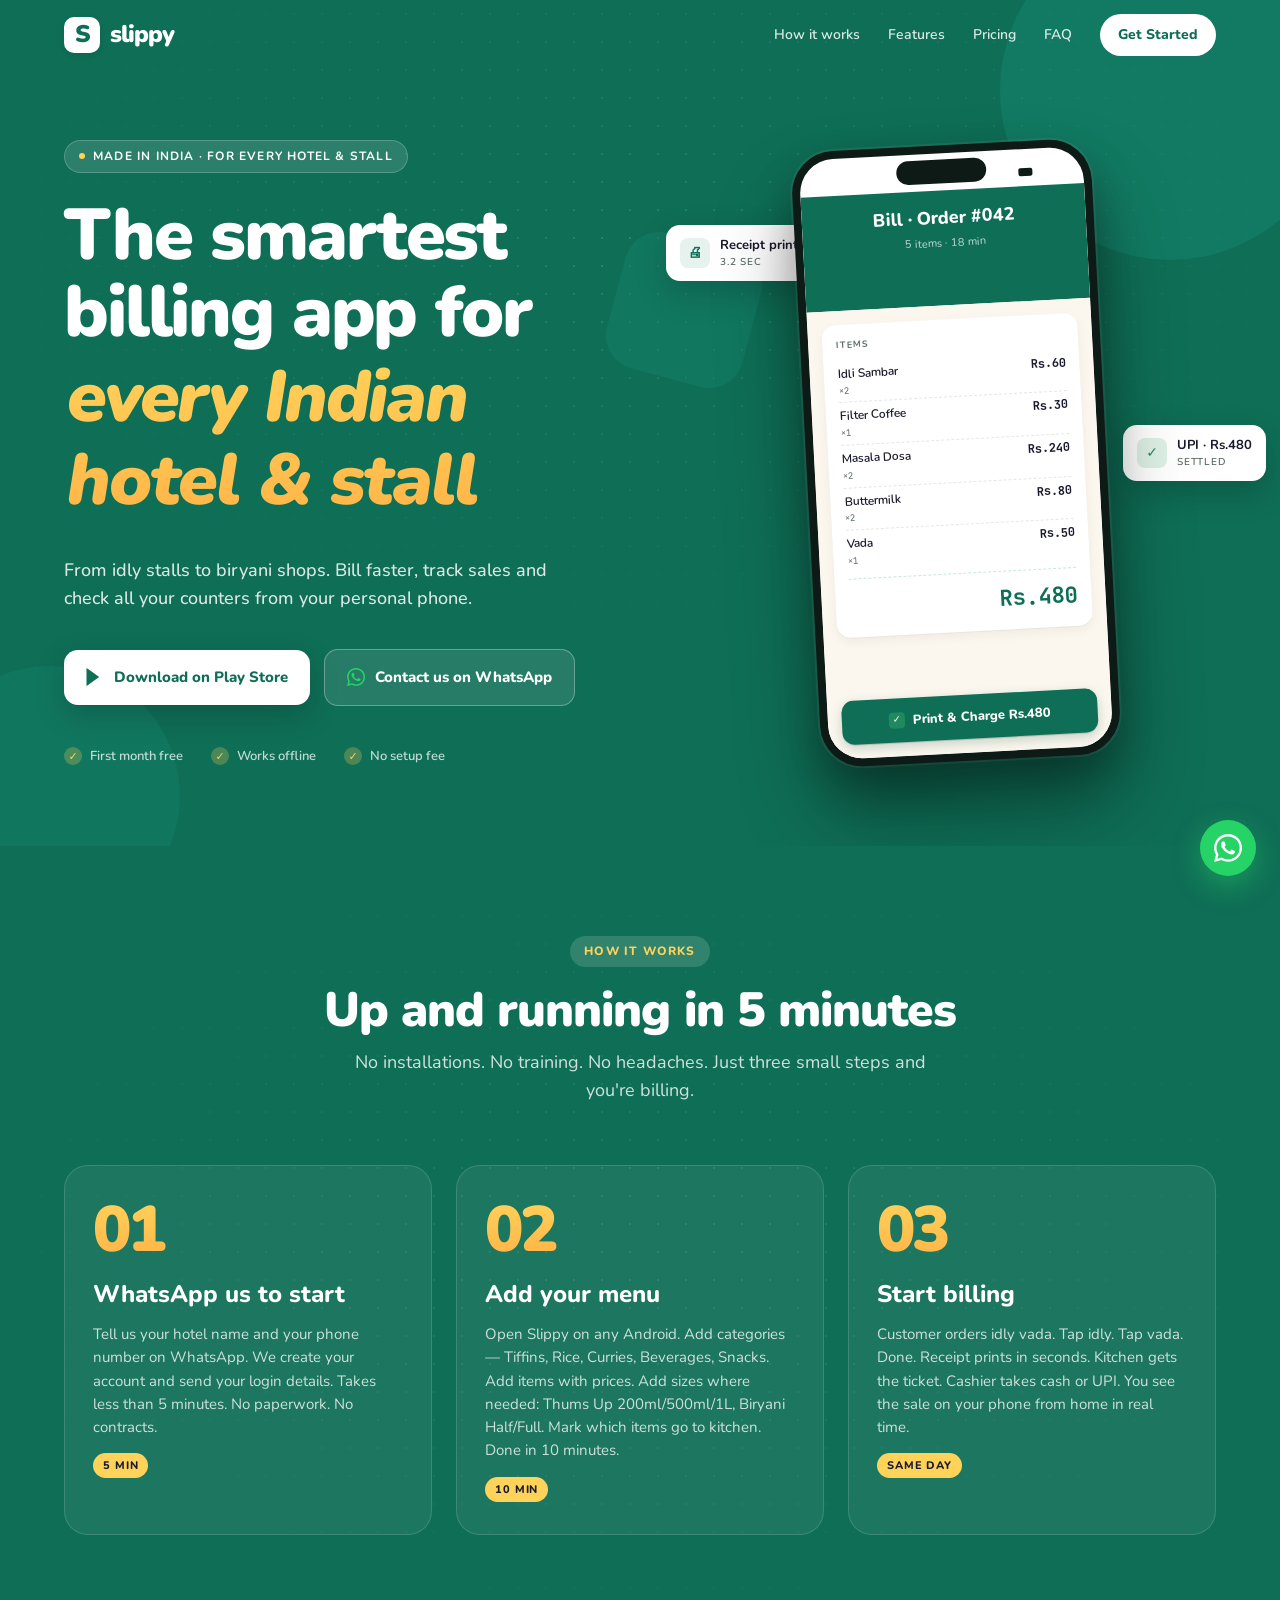
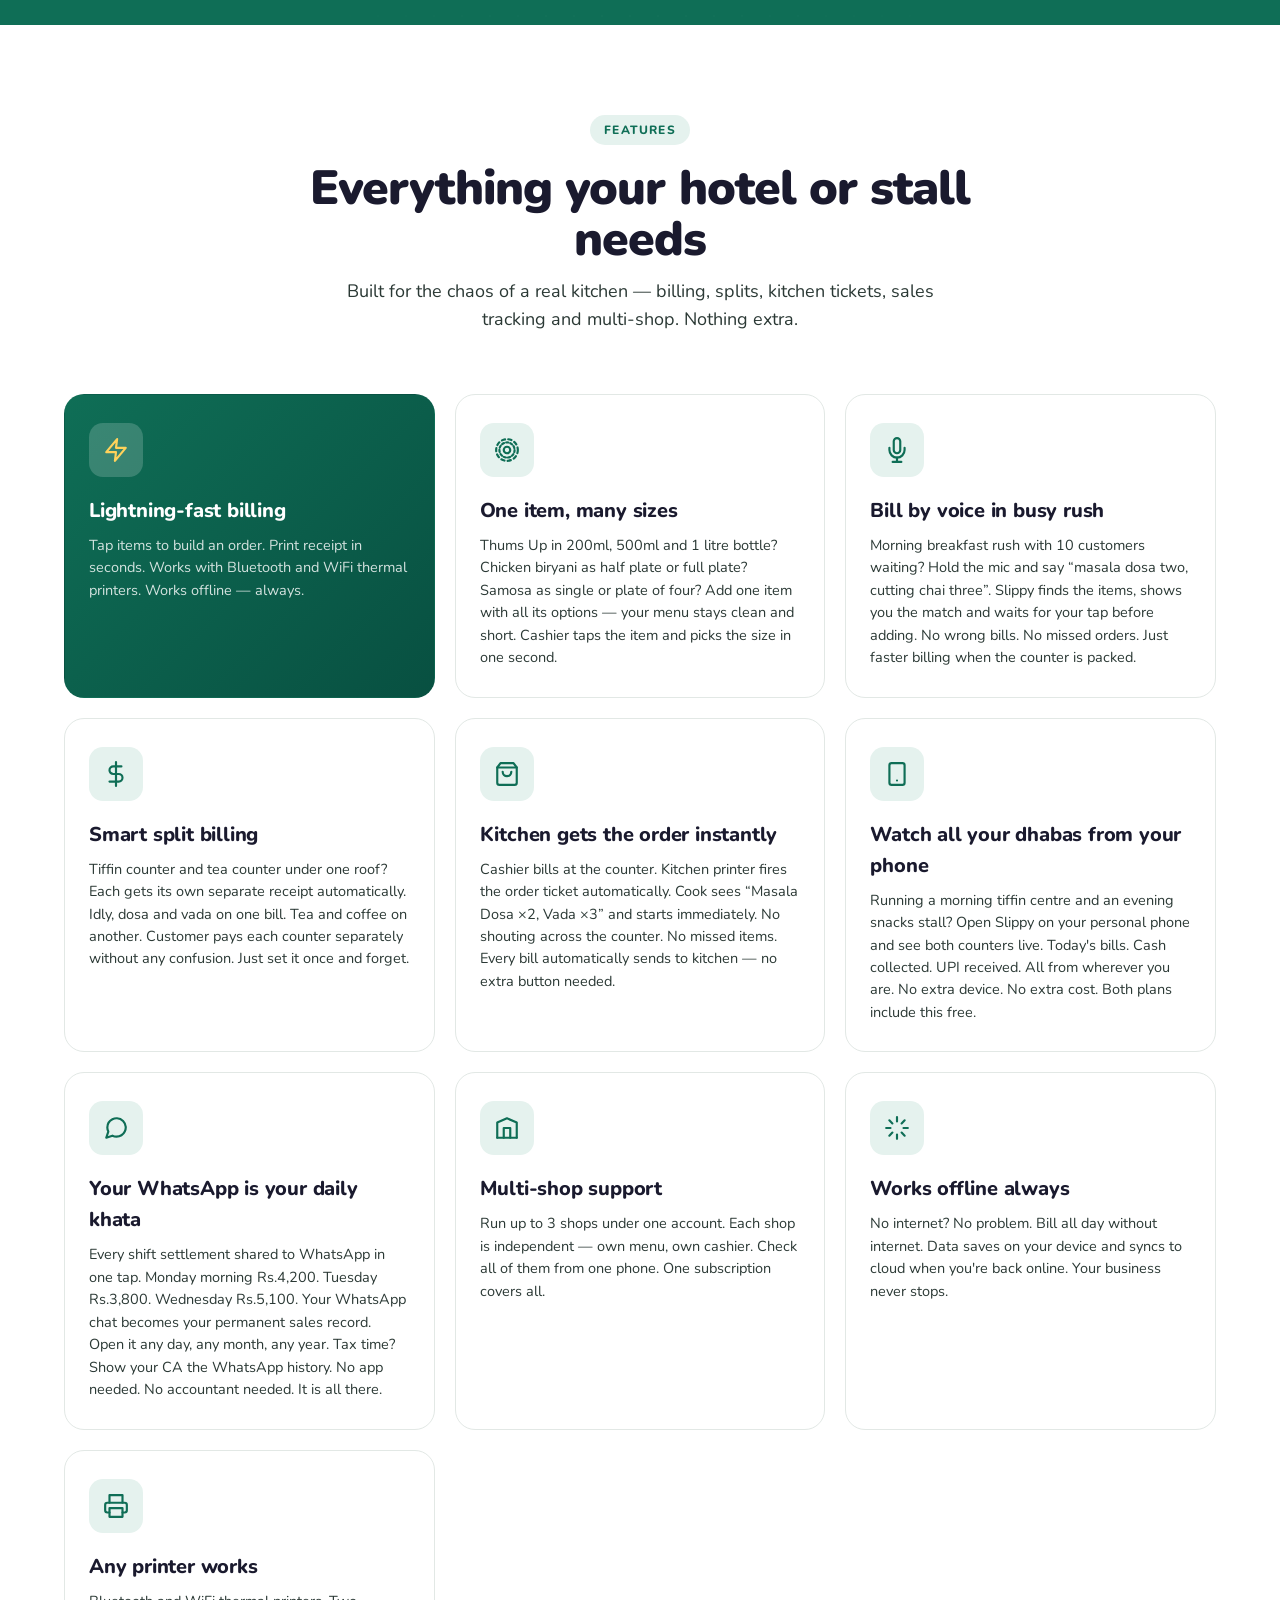
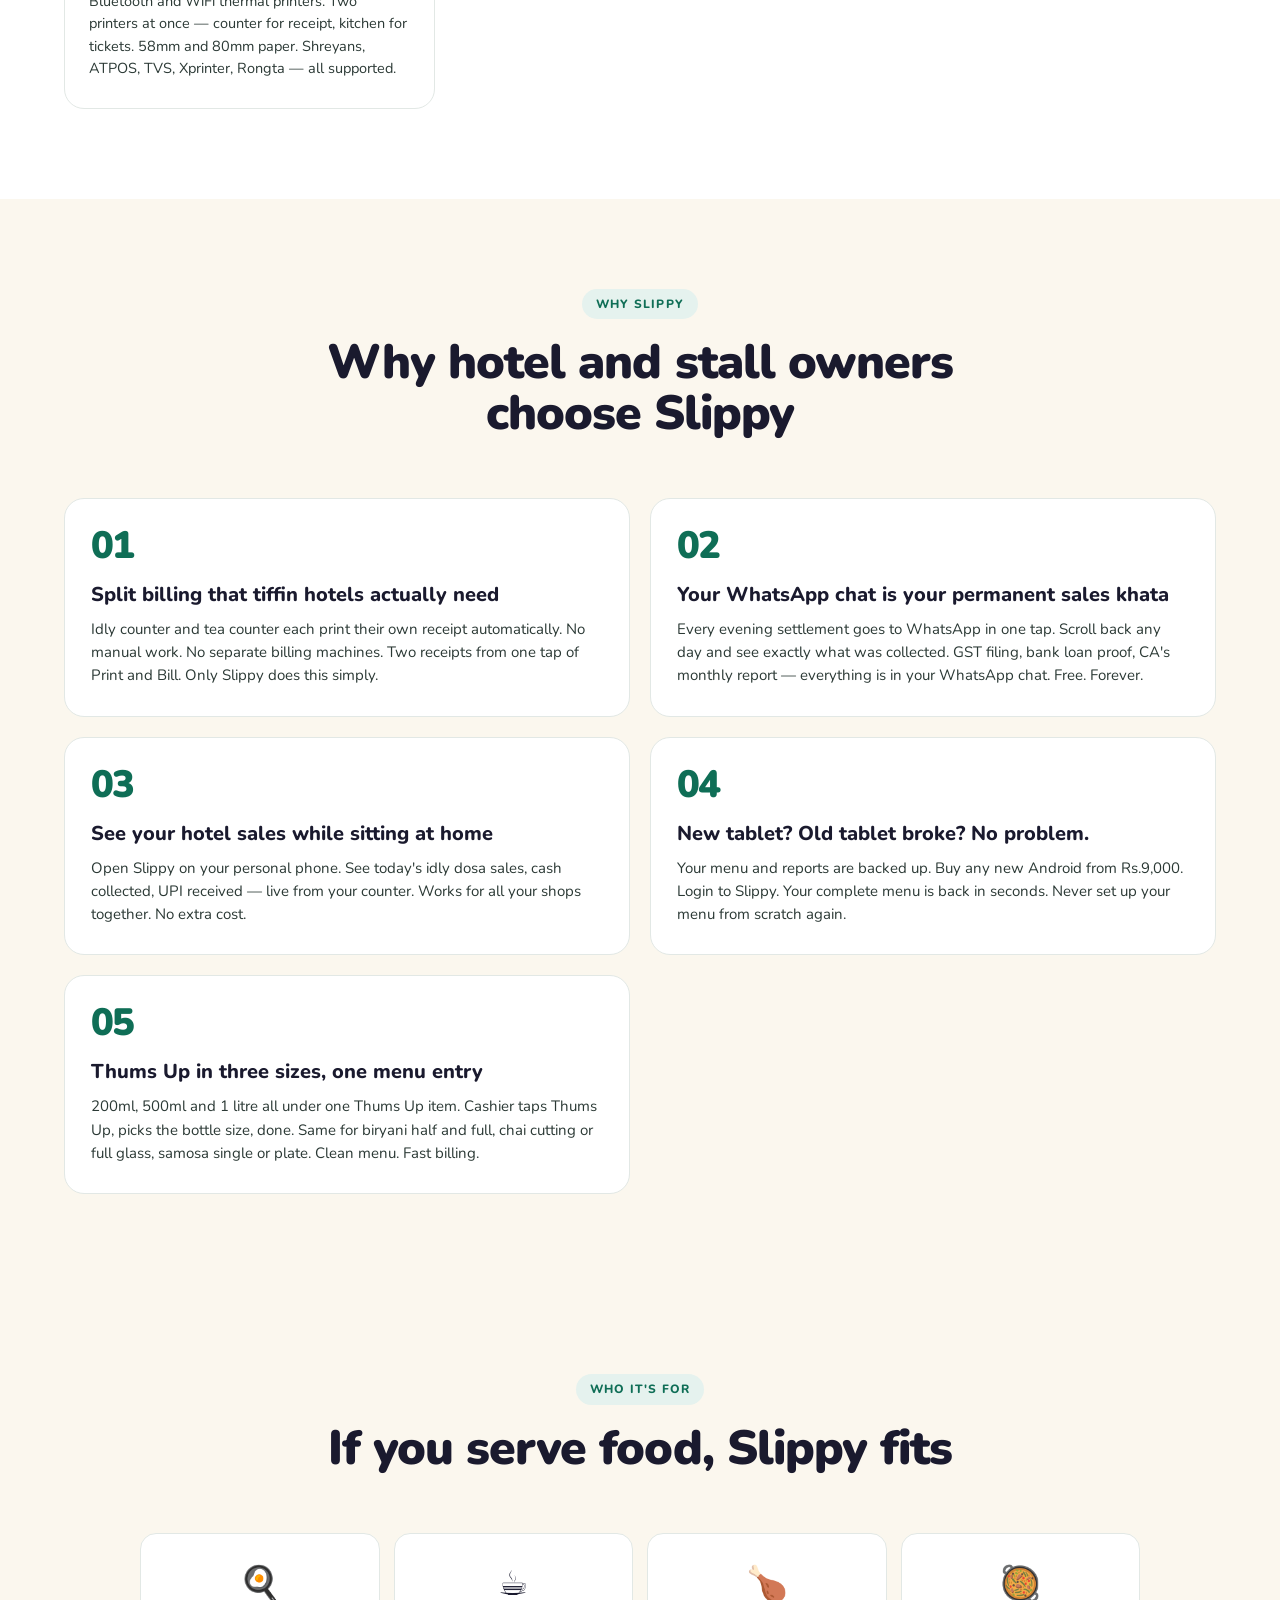
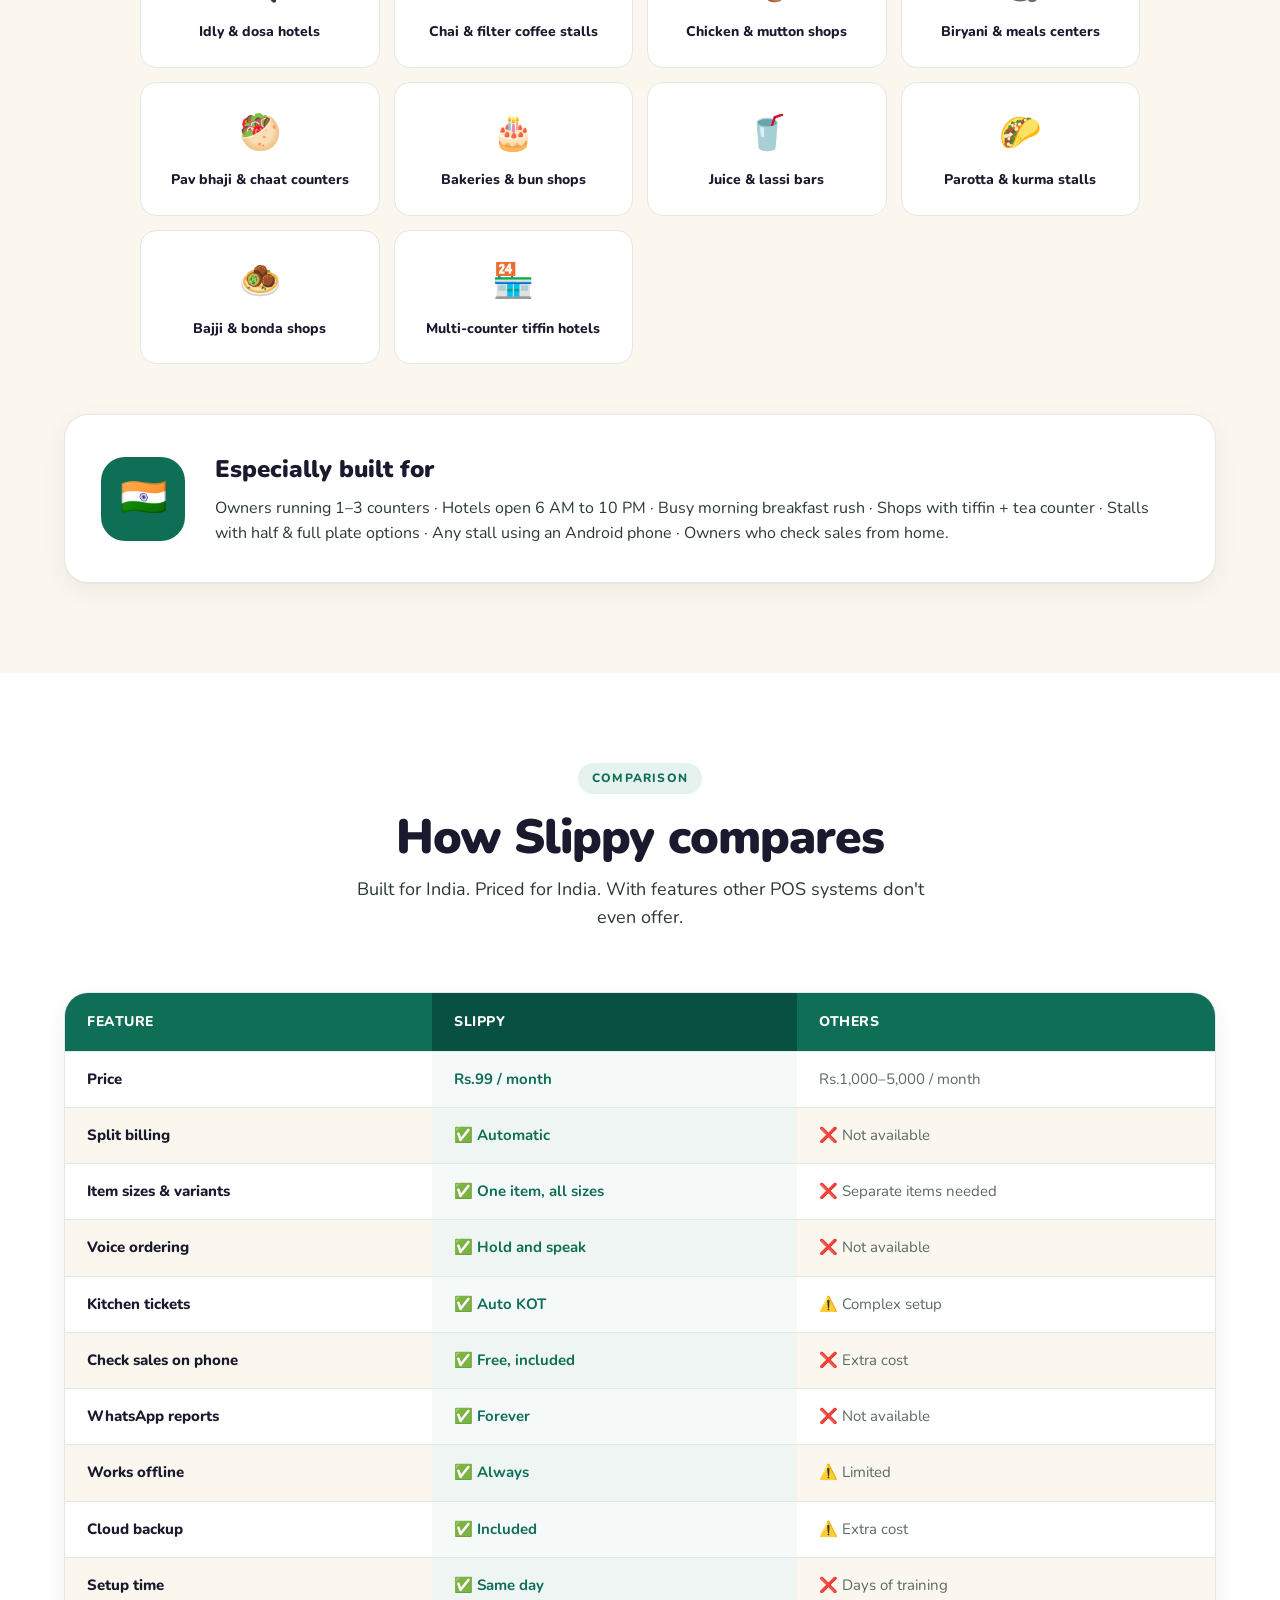
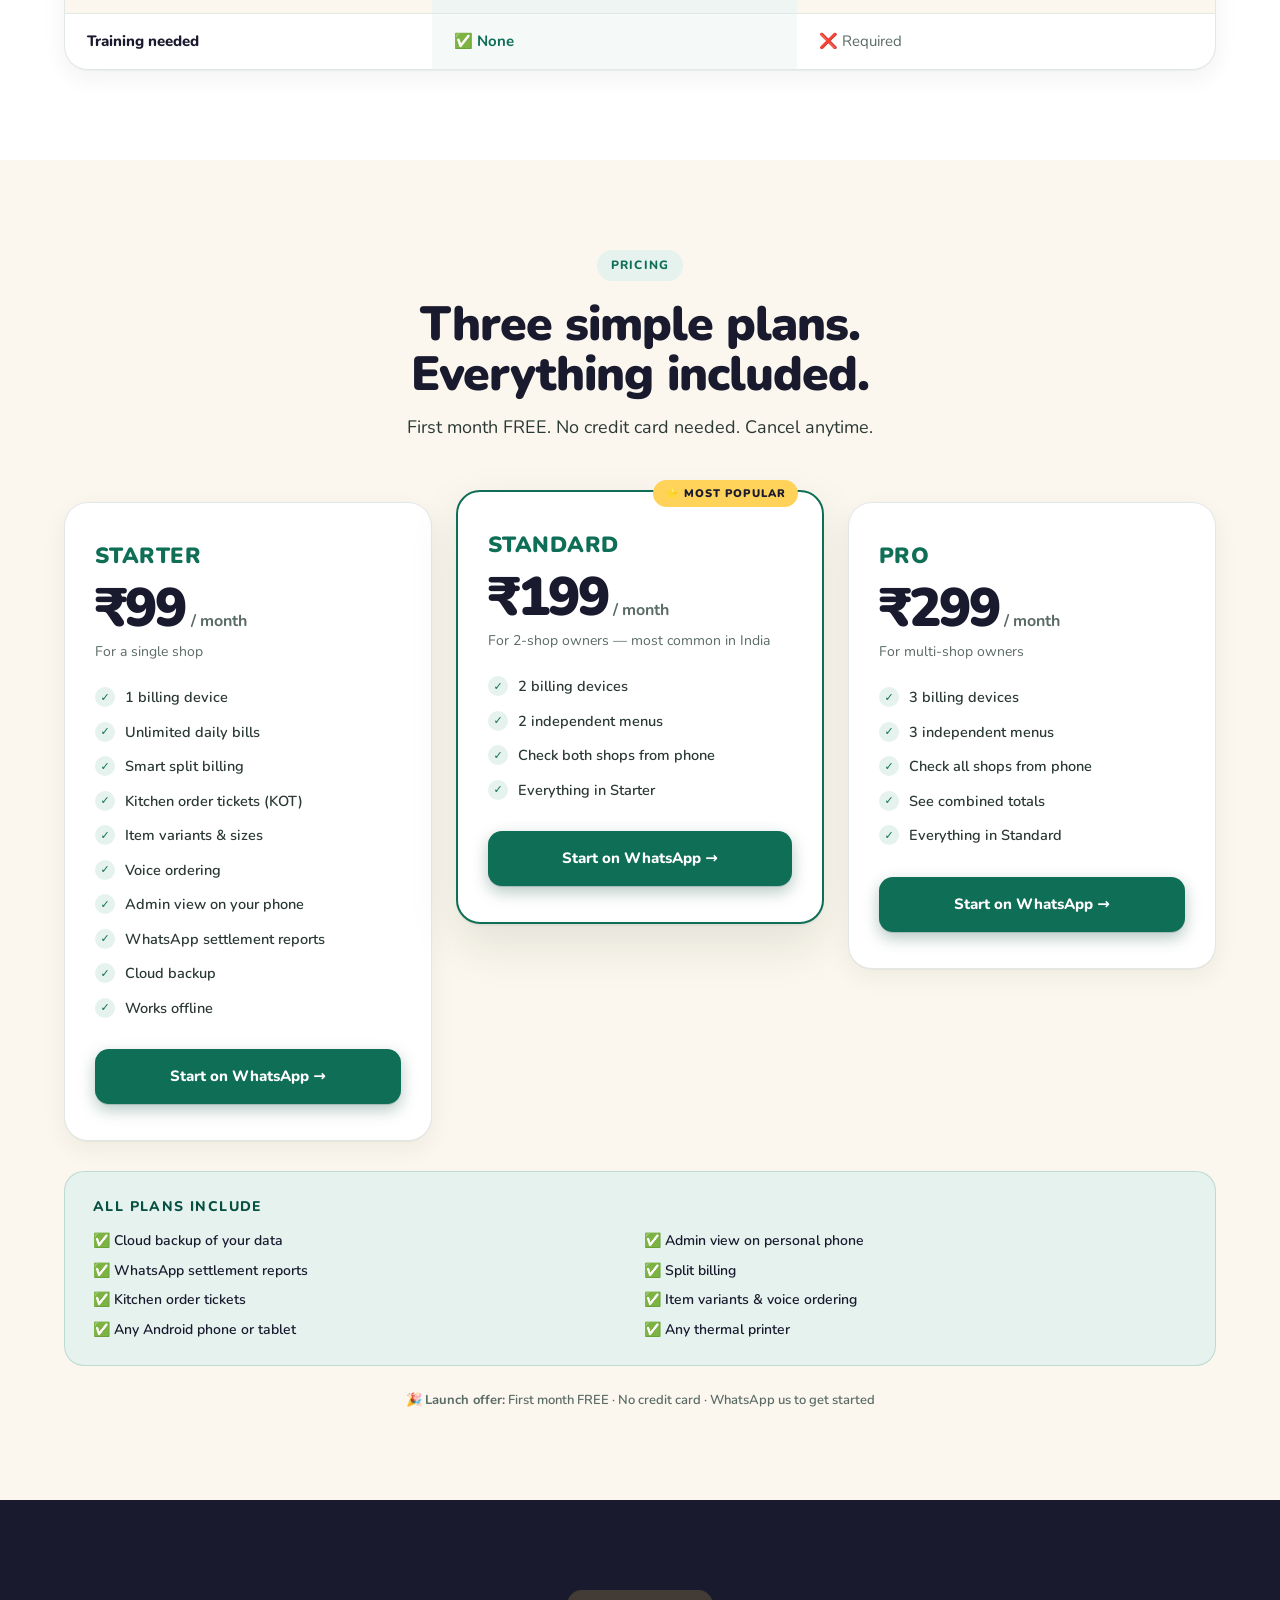
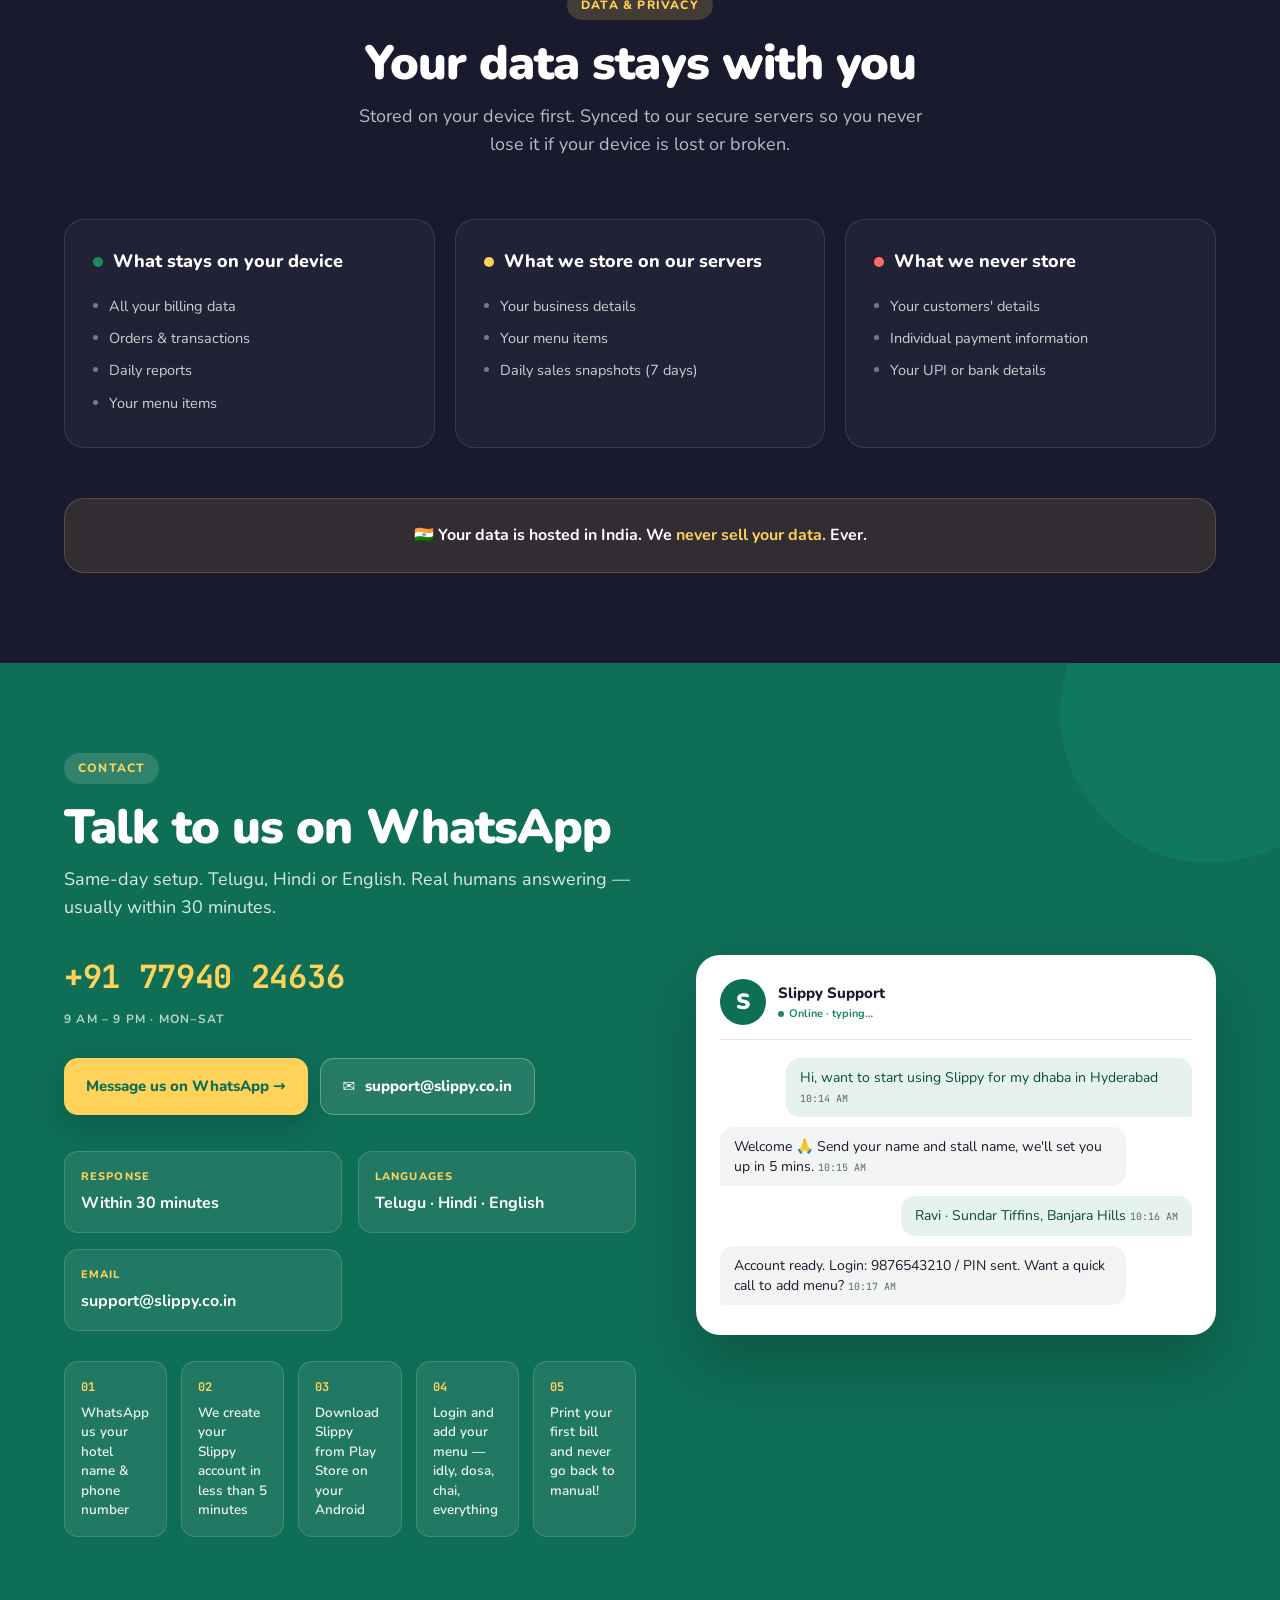
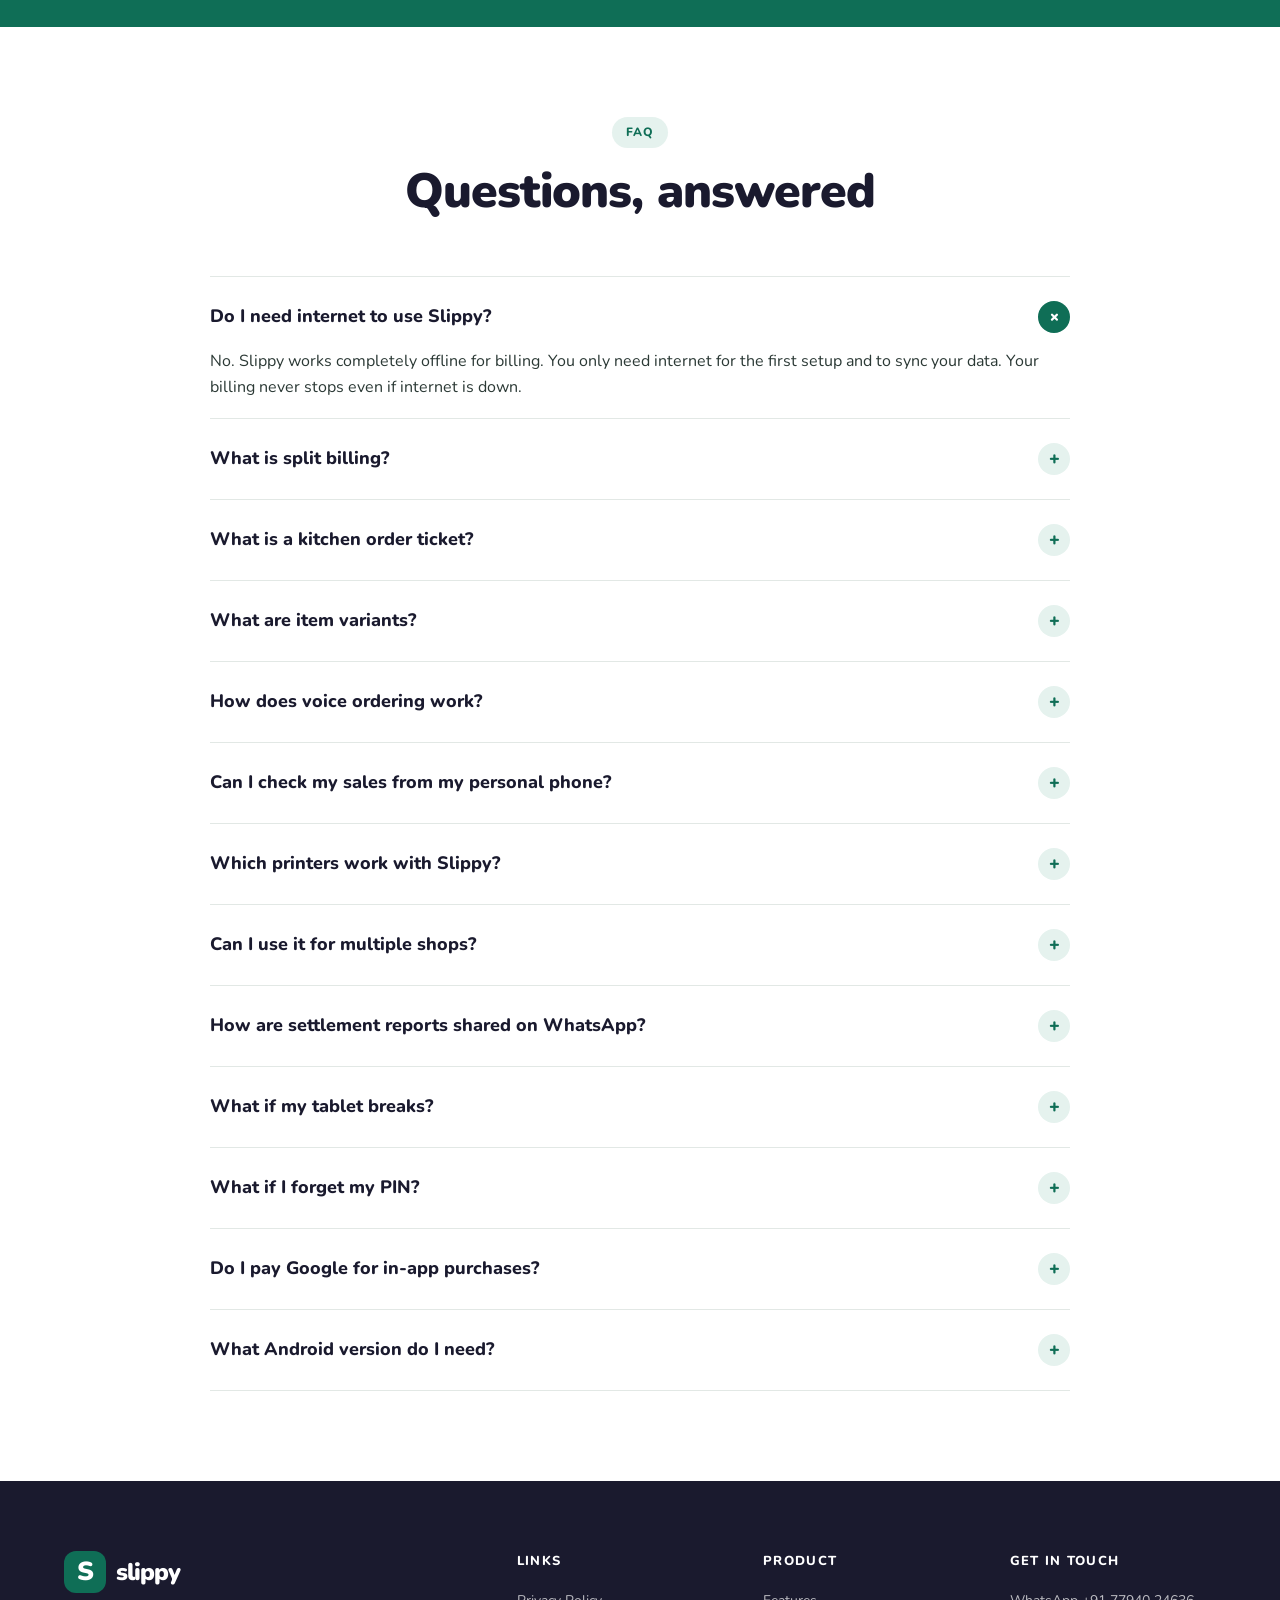
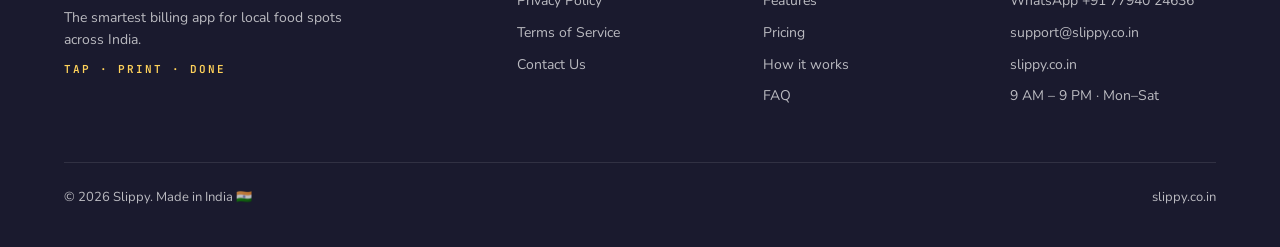
==== commit 72f76033: "Add files via upload" ====
--- a/index.html
+++ b/index.html
@@ -86,10 +86,10 @@
         <h1 class="reveal d1">The smartest billing app for <span class="em">every Indian hotel &amp; stall</span></h1>
         <p class="sub reveal d2">From idly stalls to biryani shops. Bill faster, track sales and check all your counters from your personal phone.</p>
         <div class="ctas reveal d3">
-          <span class="btn btn-primary btn-disabled">
+          <a href="https://play.google.com/store/apps/details?id=co.in.slippy.app&pcampaignid=web_share" class="btn btn-primary" target="_blank" rel="noopener">
             <svg width="18" height="20" viewBox="0 0 18 20" fill="none"><path d="M0.5 1L13 10L0.5 19V1Z" fill="#0F6E56"/><path d="M0.5 1L9 9.4L13 10L0.5 1Z" fill="#0F6E56" fill-opacity="0.7"/><path d="M0.5 19L9 10.6L13 10L0.5 19Z" fill="#0F6E56" fill-opacity="0.5"/></svg>
             Download on Play Store
-          </span>
+          </a>
           <a href="https://wa.me/917794024636" class="btn btn-secondary" target="_blank" rel="noopener">
             <svg width="18" height="18" viewBox="0 0 24 24" fill="#25D366"><path d="M17.498 14.382c-.301-.15-1.767-.867-2.04-.966-.273-.101-.473-.15-.673.15-.197.295-.771.964-.944 1.162-.175.195-.349.21-.646.075-.3-.15-1.263-.465-2.403-1.485-.888-.795-1.484-1.77-1.66-2.07-.174-.3-.019-.465.13-.615.136-.135.301-.345.451-.523.146-.181.194-.301.297-.496.1-.21.049-.375-.025-.524-.075-.15-.672-1.62-.922-2.206-.24-.584-.487-.51-.672-.51-.172-.015-.371-.015-.571-.015-.2 0-.523.074-.797.359-.273.3-1.045 1.02-1.045 2.475s1.07 2.865 1.219 3.075c.149.18 2.095 3.195 5.076 4.485.709.3 1.26.48 1.692.629.71.227 1.355.195 1.866.121.57-.091 1.758-.721 2.006-1.413.255-.694.255-1.28.18-1.414-.074-.135-.27-.21-.57-.36zm-5.446 7.443h-.016c-1.77 0-3.524-.48-5.055-1.38l-.36-.214-3.75.975 1.005-3.645-.239-.375a9.869 9.869 0 0 1-1.516-5.26c0-5.445 4.455-9.885 9.942-9.885 2.654 0 5.145 1.035 7.021 2.91 1.875 1.875 2.909 4.365 2.909 7.02-.004 5.444-4.46 9.885-9.935 9.885M20.52 3.449C18.24 1.245 15.24 0 12.045 0 5.463 0 .104 5.334.101 11.893c0 2.096.549 4.14 1.595 5.945L0 24l6.335-1.652a11.997 11.997 0 0 0 5.71 1.447h.006c6.585 0 11.946-5.336 11.949-11.896 0-3.176-1.24-6.165-3.495-8.411"/></svg>
             Contact us on WhatsApp
@@ -426,14 +426,14 @@
           <a href="https://wa.me/917794024636" class="btn btn-primary" target="_blank" rel="noopener" style="background:#FFD25A">
             Message us on WhatsApp →
           </a>
-          <a href="/cdn-cgi/l/email-protection#a0d3d5d0d0cfd2d4e0d3ccc9d0d0d98ec3cf8ec9ce" class="btn btn-secondary" style="background:rgba(255,255,255,0.10);color:#fff;border:1px solid rgba(255,255,255,0.28)">
-            ✉ <span class="__cf_email__" data-cfemail="eb989e9b9b84999fab9887829b9b92c58884c58285">[email&#160;protected]</span>
+          <a class="btn btn-secondary mail-link" style="background:rgba(255,255,255,0.10);color:#fff;border:1px solid rgba(255,255,255,0.28)">
+            ✉ <span class="mail-text"></span>
           </a>
         </div>
         <div class="meta reveal d5">
           <div class="it"><div class="lab">Response</div><div class="v">Within 30 minutes</div></div>
           <div class="it"><div class="lab">Languages</div><div class="v">Telugu · Hindi · English</div></div>
-          <div class="it"><div class="lab">Email</div><div class="v"><a href="/cdn-cgi/l/email-protection" class="__cf_email__" data-cfemail="e5969095958a9791a596898c95959ccb868acb8c8b">[email&#160;protected]</a></div></div>
+          <div class="it"><div class="lab">Email</div><div class="v mail-text"></div></div>
         </div>
         <div class="steps-mini reveal d5">
           <div class="si"><div class="n">01</div><div class="t">WhatsApp us your hotel name &amp; phone number</div></div>
@@ -521,7 +521,7 @@
         <h4>Get in touch</h4>
         <ul>
           <li><a href="https://wa.me/917794024636" target="_blank" rel="noopener">WhatsApp +91 77940 24636</a></li>
-          <li><a href="/cdn-cgi/l/email-protection#05767075756a77714576696c75757c2b666a2b6c6b"><span class="__cf_email__" data-cfemail="b1c2c4c1c1dec3c5f1c2ddd8c1c1c89fd2de9fd8df">[email&#160;protected]</span></a></li>
+          <li><a class="mail-link"><span class="mail-text"></span></a></li>
           <li><a href="https://slippy.co.in">slippy.co.in</a></li>
           <li>9 AM – 9 PM · Mon–Sat</li>
         </ul>
@@ -538,7 +538,7 @@
   <svg viewBox="0 0 24 24" fill="white"><path d="M17.498 14.382c-.301-.15-1.767-.867-2.04-.966-.273-.101-.473-.15-.673.15-.197.295-.771.964-.944 1.162-.175.195-.349.21-.646.075-.3-.15-1.263-.465-2.403-1.485-.888-.795-1.484-1.77-1.66-2.07-.174-.3-.019-.465.13-.615.136-.135.301-.345.451-.523.146-.181.194-.301.297-.496.1-.21.049-.375-.025-.524-.075-.15-.672-1.62-.922-2.206-.24-.584-.487-.51-.672-.51-.172-.015-.371-.015-.571-.015-.2 0-.523.074-.797.359-.273.3-1.045 1.02-1.045 2.475s1.07 2.865 1.219 3.075c.149.18 2.095 3.195 5.076 4.485.709.3 1.26.48 1.692.629.71.227 1.355.195 1.866.121.57-.091 1.758-.721 2.006-1.413.255-.694.255-1.28.18-1.414-.074-.135-.27-.21-.57-.36zm-5.446 7.443h-.016c-1.77 0-3.524-.48-5.055-1.38l-.36-.214-3.75.975 1.005-3.645-.239-.375a9.869 9.869 0 0 1-1.516-5.26c0-5.445 4.455-9.885 9.942-9.885 2.654 0 5.145 1.035 7.021 2.91 1.875 1.875 2.909 4.365 2.909 7.02-.004 5.444-4.46 9.885-9.935 9.885M20.52 3.449C18.24 1.245 15.24 0 12.045 0 5.463 0 .104 5.334.101 11.893c0 2.096.549 4.14 1.595 5.945L0 24l6.335-1.652a11.997 11.997 0 0 0 5.71 1.447h.006c6.585 0 11.946-5.336 11.949-11.896 0-3.176-1.24-6.165-3.495-8.411"/></svg>
 </a>
 
-<script data-cfasync="false" src="/cdn-cgi/scripts/5c5dd728/cloudflare-static/email-decode.min.js"></script><script>
+<script>
 const nav = document.getElementById('nav');
 const onScroll = () => nav.classList.toggle('scrolled', window.scrollY > 30);
 window.addEventListener('scroll', onScroll, {passive:true});
@@ -560,6 +560,16 @@
 });
 const first = document.querySelector('.faq-item');
 if (first) first.classList.add('open');
+
+// Assemble email at runtime so host-side scrapers (e.g. Cloudflare obfuscation) never rewrite it
+(function(){
+  var email = 'support' + '@' + 'slippy.co.in';
+  document.querySelectorAll('.mail-text').forEach(function(el){ el.textContent = email; });
+  document.querySelectorAll('.mail-link').forEach(function(a){
+    var s = a.getAttribute('data-subject');
+    a.setAttribute('href', 'mailto:' + email + (s ? ('?subject=' + encodeURIComponent(s)) : ''));
+  });
+})();
 </script>
 
 </body>
